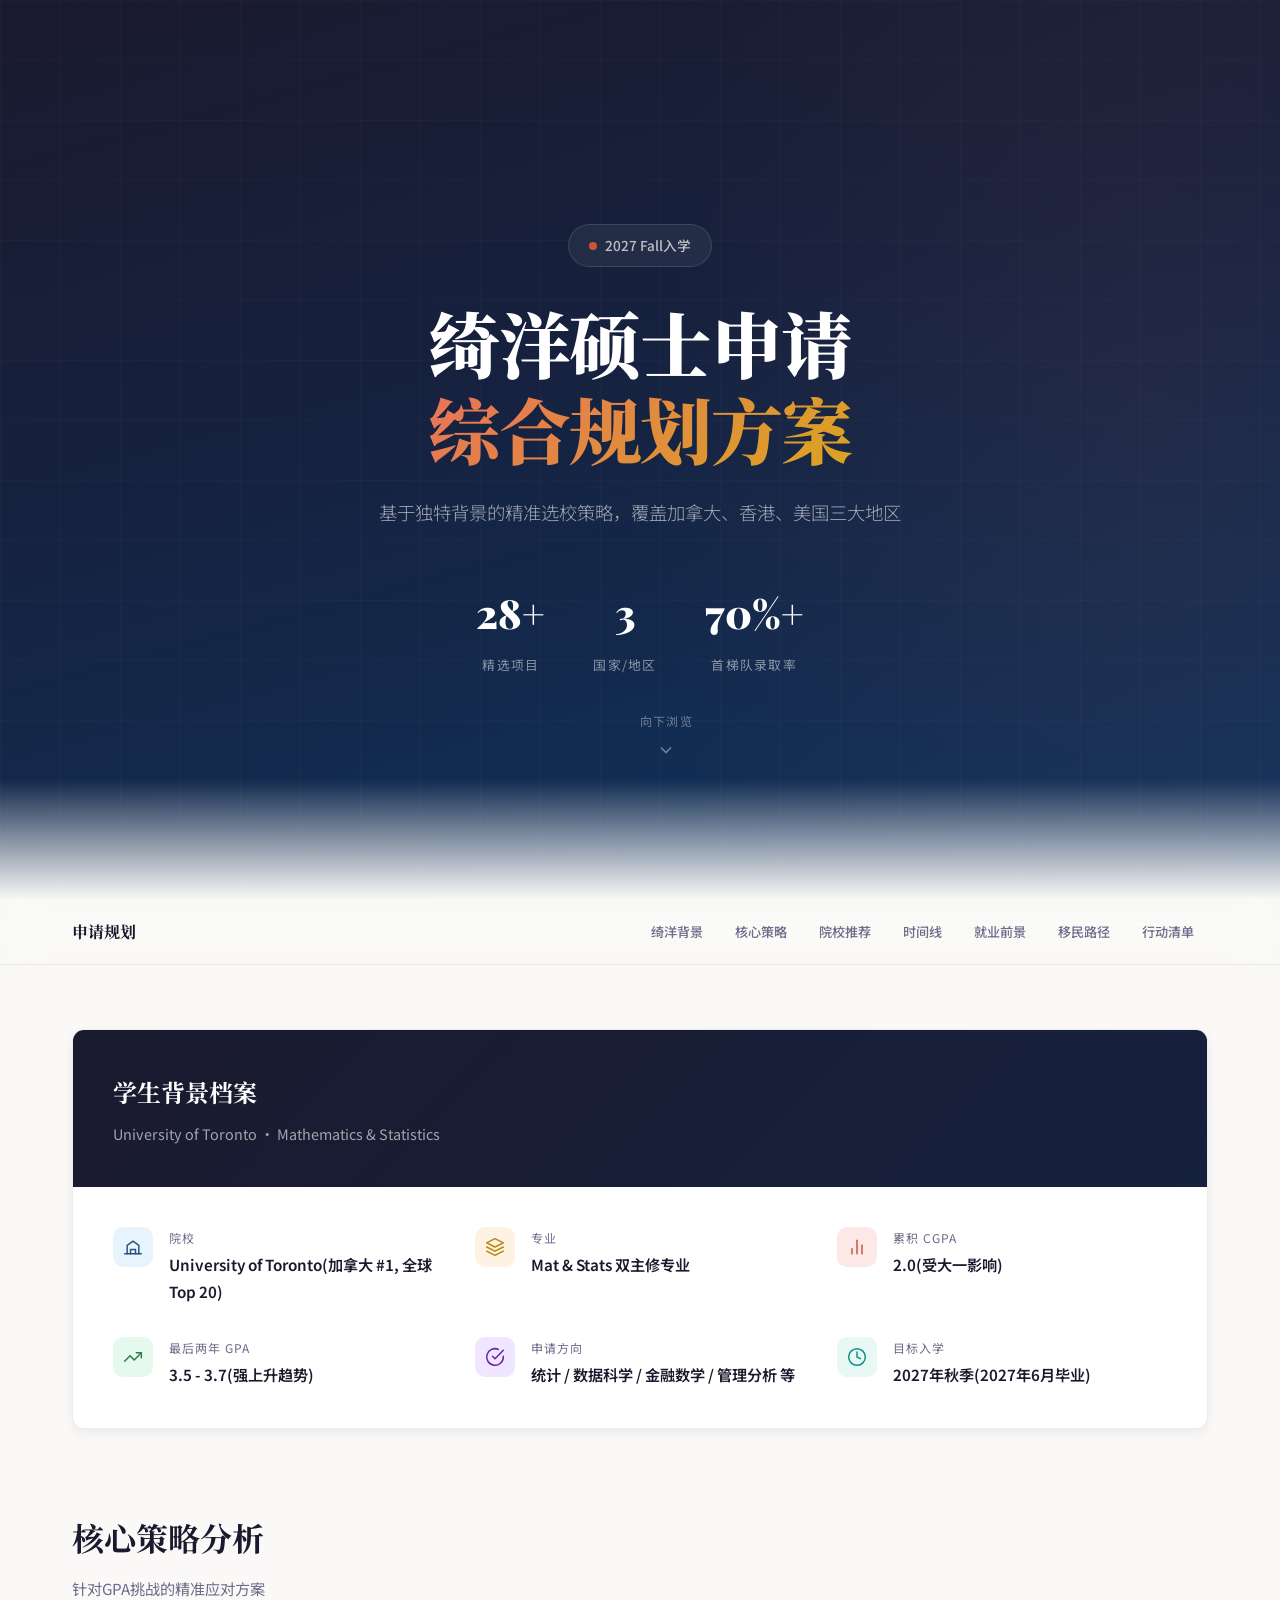
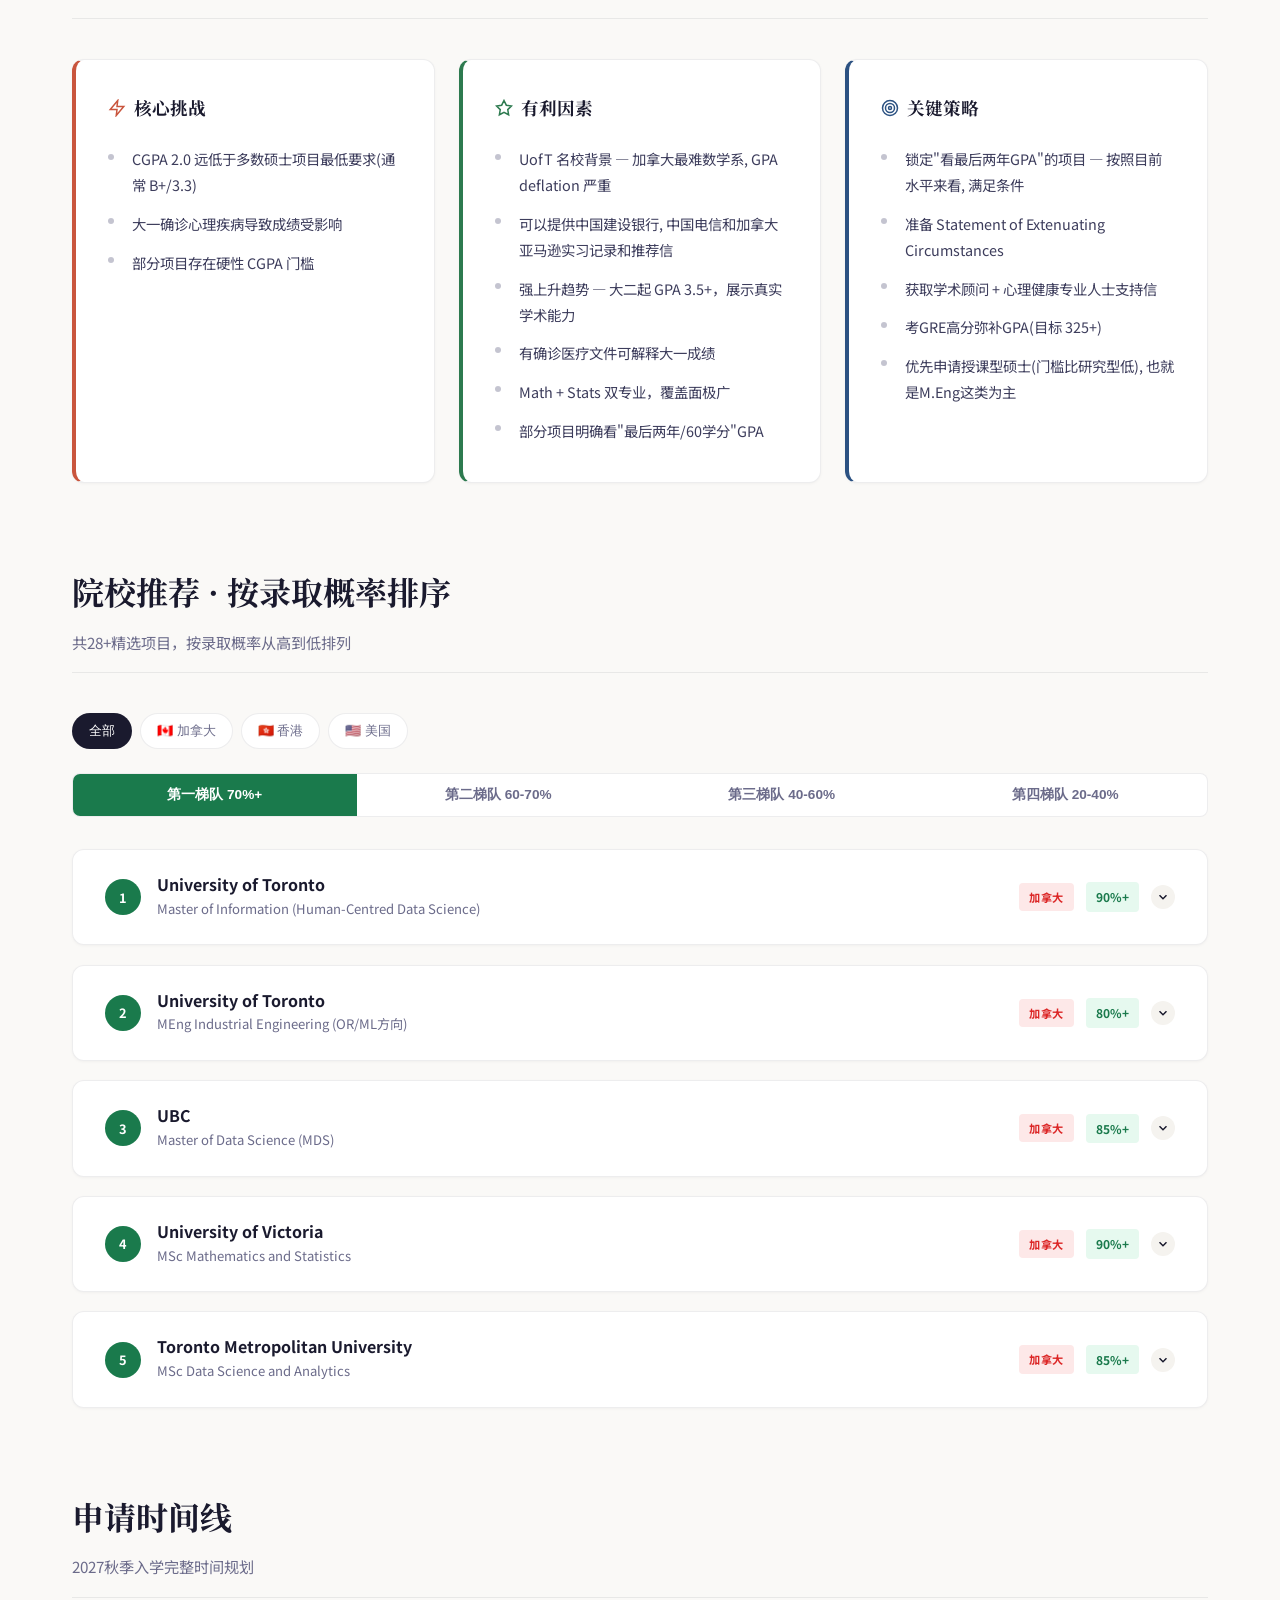
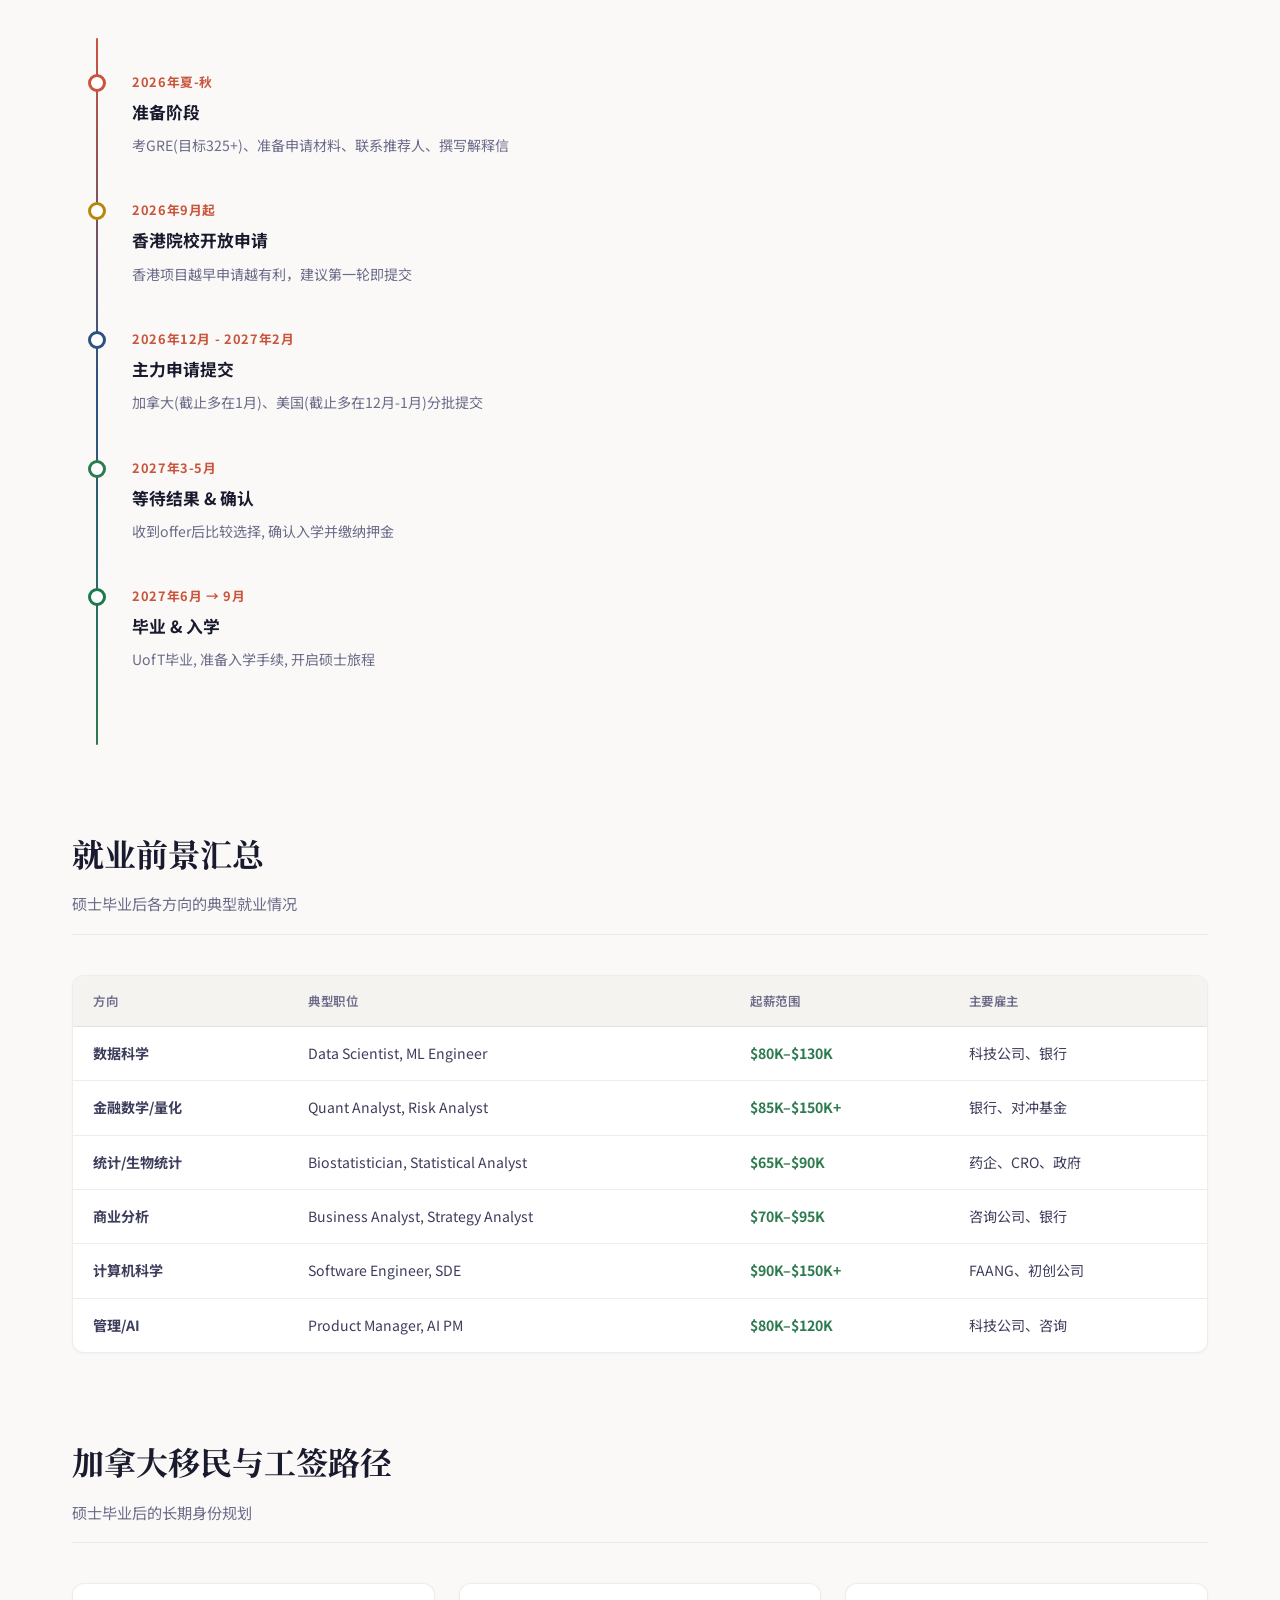
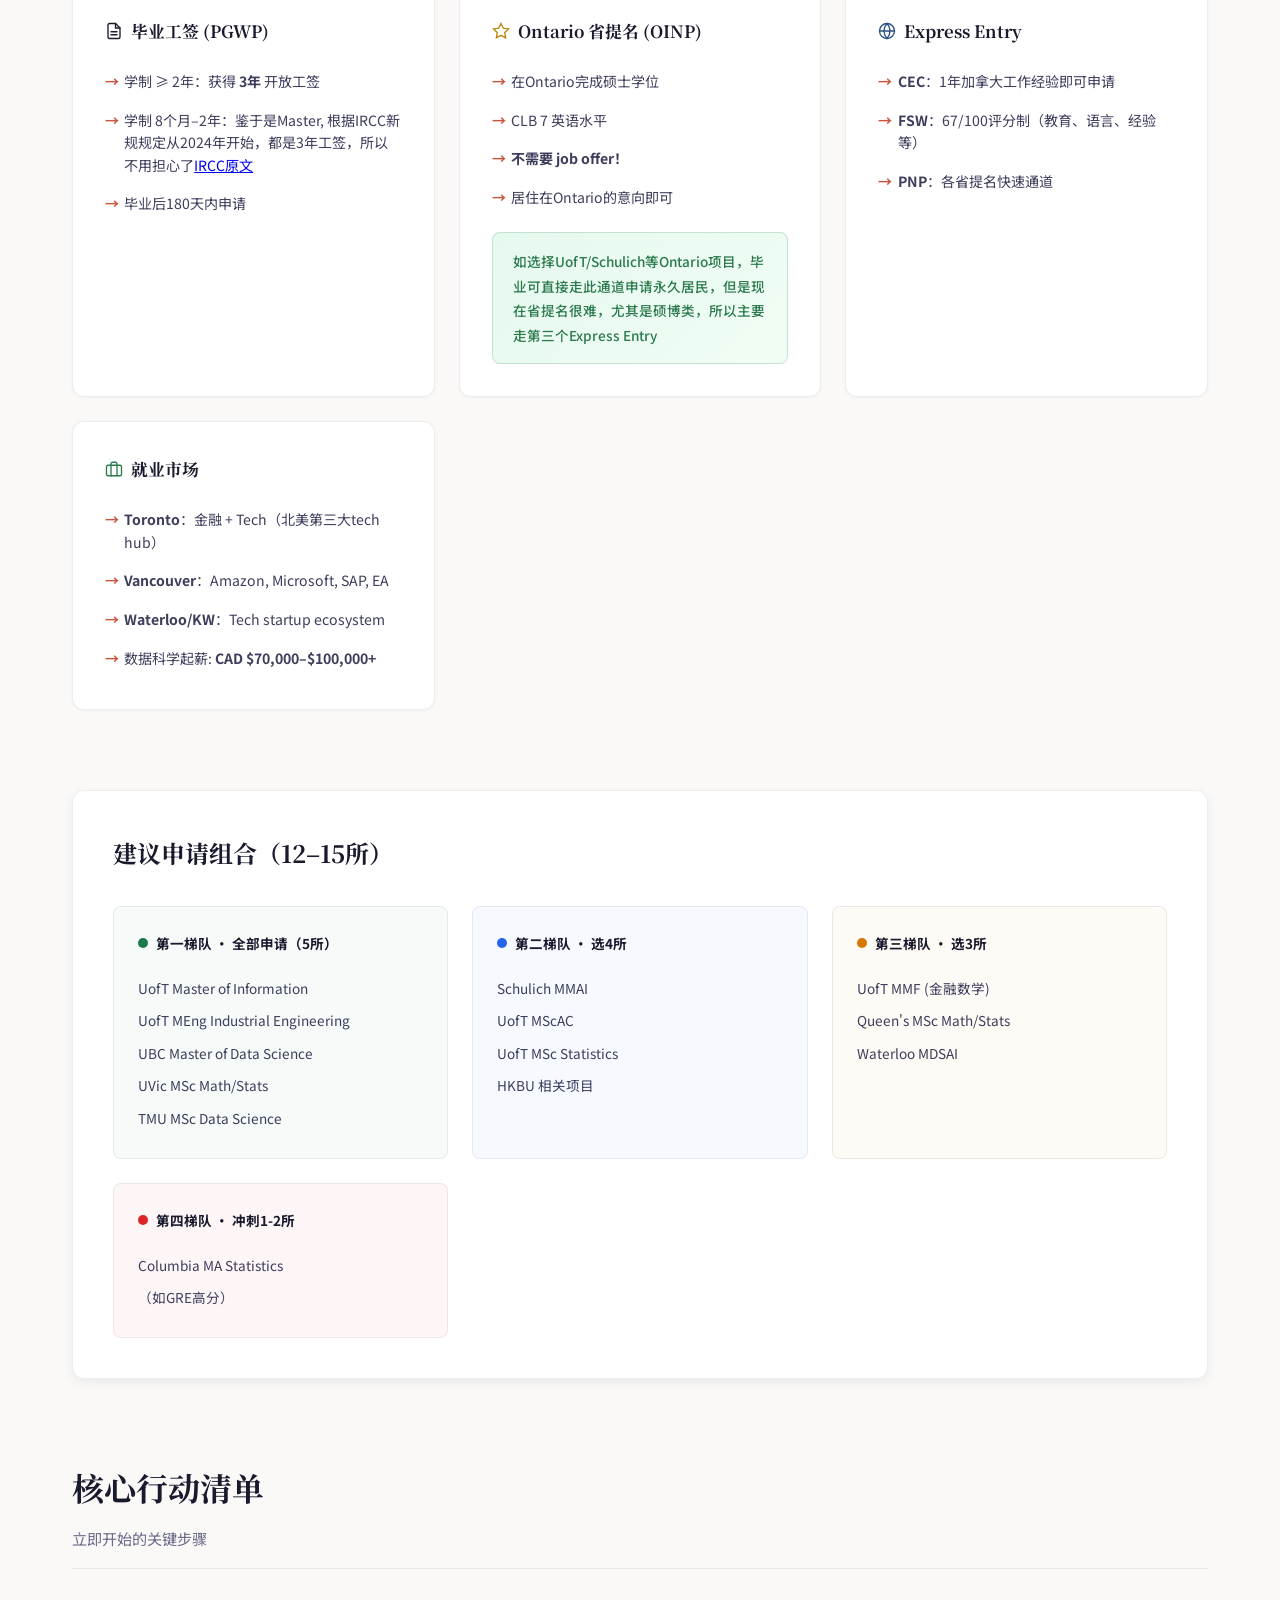
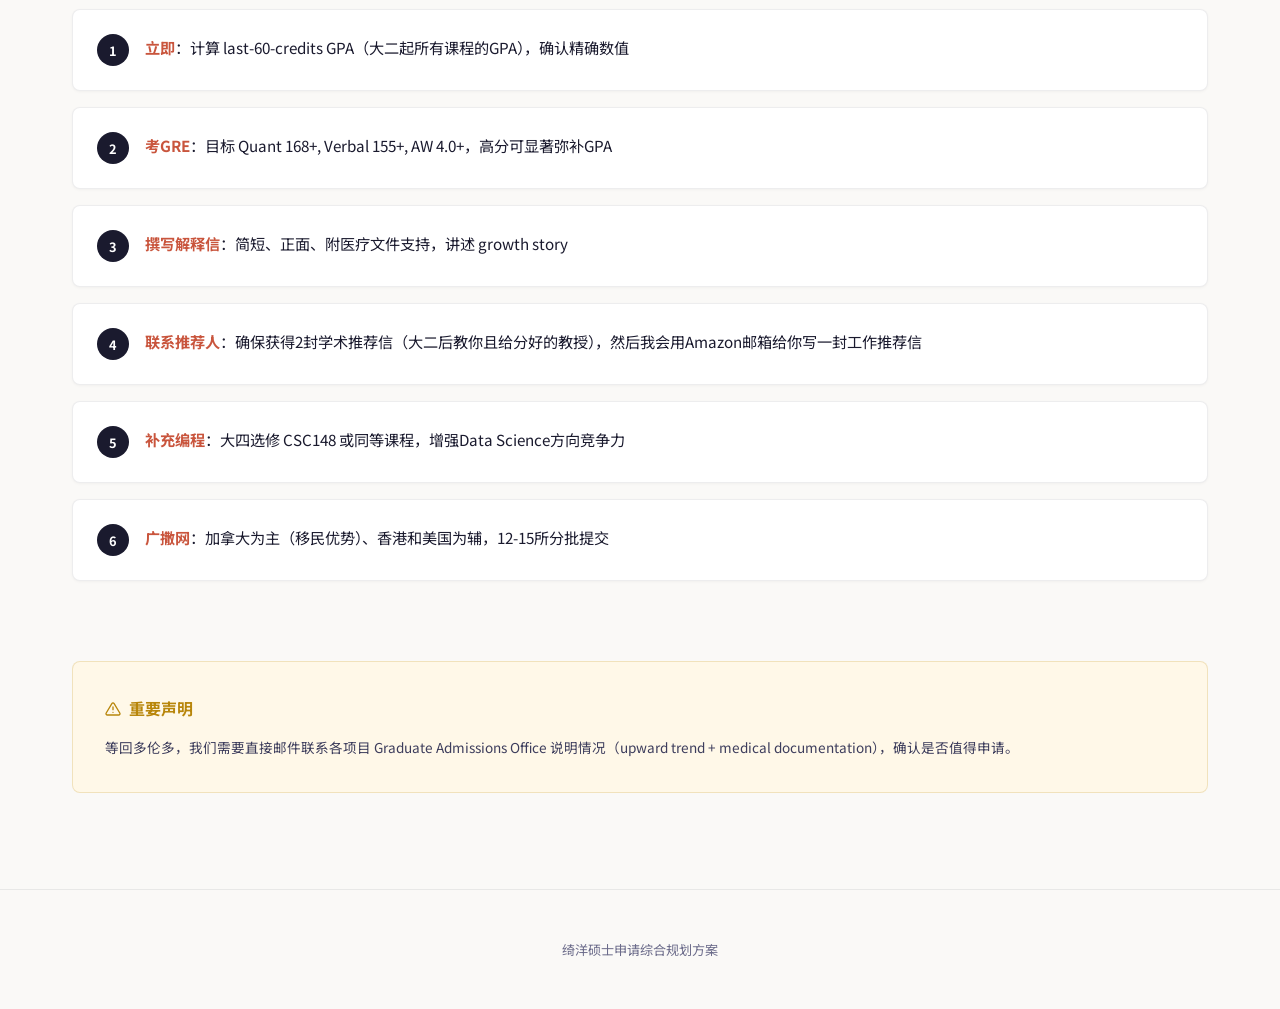
==== index.html @ 7f48e4e9 "Rename MasterApplication.html to index.html" ====
<!DOCTYPE html>
<html lang="zh-CN">
<head>
    <meta charset="UTF-8">
    <meta name="viewport" content="width=device-width, initial-scale=1.0">
    <title>绮洋硕士申请综合规划方案</title>
    <style>
        @import url('https://fonts.googleapis.com/css2?family=Noto+Serif+SC:wght@400;600;700;900&family=Noto+Sans+SC:wght@300;400;500;700&family=Playfair+Display:wght@700;900&family=DM+Sans:wght@400;500;700&display=swap');

        :root {
            --ink: #1a1a2e;
            --ink-light: #3d3d5c;
            --ink-muted: #6b6b8a;
            --paper: #faf9f7;
            --paper-warm: #f5f3ef;
            --accent: #c9553d;
            --accent-light: #e8725a;
            --accent-glow: rgba(201, 85, 61, 0.08);
            --gold: #b8860b;
            --gold-light: #daa520;
            --green: #2d7a4f;
            --green-light: #3d9e68;
            --blue: #2c5282;
            --blue-light: #3182ce;
            --tier1: #1a7a4c;
            --tier2: #2563eb;
            --tier3: #d97706;
            --tier4: #dc2626;
            --canada: #dc2626;
            --hk: #9333ea;
            --usa: #2563eb;
            --border: rgba(26, 26, 46, 0.08);
            --shadow-sm: 0 1px 3px rgba(0,0,0,0.04);
            --shadow-md: 0 4px 12px rgba(0,0,0,0.06);
            --shadow-lg: 0 8px 32px rgba(0,0,0,0.08);
            --radius: 12px;
            --radius-sm: 8px;
        }

        * {
            margin: 0;
            padding: 0;
            box-sizing: border-box;
        }

        html {
            scroll-behavior: smooth;
            font-size: 16px;
        }

        body {
            font-family: 'Noto Sans SC', -apple-system, BlinkMacSystemFont, sans-serif;
            background: var(--paper);
            color: var(--ink);
            line-height: 1.8;
            -webkit-font-smoothing: antialiased;
            overflow-x: hidden;
        }

        /* ===== HERO SECTION ===== */
        .hero {
            position: relative;
            min-height: 100vh;
            display: flex;
            align-items: center;
            justify-content: center;
            background: linear-gradient(165deg, #1a1a2e 0%, #16213e 40%, #0f3460 100%);
            overflow: hidden;
        }

        .hero::before {
            content: '';
            position: absolute;
            top: -50%;
            right: -30%;
            width: 80%;
            height: 200%;
            background: radial-gradient(ellipse, rgba(201, 85, 61, 0.08) 0%, transparent 70%);
            animation: heroGlow 8s ease-in-out infinite alternate;
        }

        .hero::after {
            content: '';
            position: absolute;
            bottom: 0;
            left: 0;
            right: 0;
            height: 120px;
            background: linear-gradient(to top, var(--paper), transparent);
        }

        @keyframes heroGlow {
            0% { transform: translateY(-5%) rotate(-2deg); opacity: 0.6; }
            100% { transform: translateY(5%) rotate(2deg); opacity: 1; }
        }

        .hero-grid {
            position: absolute;
            inset: 0;
            background-image:
                linear-gradient(rgba(255,255,255,0.02) 1px, transparent 1px),
                linear-gradient(90deg, rgba(255,255,255,0.02) 1px, transparent 1px);
            background-size: 60px 60px;
        }

        .hero-content {
            position: relative;
            z-index: 2;
            text-align: center;
            padding: 2rem;
            max-width: 800px;
        }

        .hero-badge {
            display: inline-flex;
            align-items: center;
            gap: 8px;
            padding: 8px 20px;
            background: rgba(255,255,255,0.06);
            border: 1px solid rgba(255,255,255,0.12);
            border-radius: 100px;
            color: rgba(255,255,255,0.7);
            font-size: 0.85rem;
            font-weight: 500;
            margin-bottom: 2rem;
            backdrop-filter: blur(10px);
            animation: fadeInUp 0.8s ease both;
        }

        .hero-badge::before {
            content: '';
            width: 8px;
            height: 8px;
            background: var(--accent);
            border-radius: 50%;
            animation: pulse 2s ease infinite;
        }

        @keyframes pulse {
            0%, 100% { opacity: 1; transform: scale(1); }
            50% { opacity: 0.5; transform: scale(1.5); }
        }

        .hero h1 {
            font-family: 'Noto Serif SC', serif;
            font-size: clamp(2.5rem, 6vw, 4.5rem);
            font-weight: 900;
            color: white;
            line-height: 1.2;
            margin-bottom: 1.5rem;
            letter-spacing: -0.02em;
            animation: fadeInUp 0.8s ease 0.2s both;
        }

        .hero h1 span {
            background: linear-gradient(135deg, var(--accent-light), var(--gold-light));
            -webkit-background-clip: text;
            -webkit-text-fill-color: transparent;
            background-clip: text;
        }

        .hero-subtitle {
            font-size: 1.15rem;
            color: rgba(255,255,255,0.6);
            font-weight: 300;
            max-width: 600px;
            margin: 0 auto 3rem;
            animation: fadeInUp 0.8s ease 0.4s both;
        }

        .hero-stats {
            display: flex;
            justify-content: center;
            gap: 3rem;
            flex-wrap: wrap;
            animation: fadeInUp 0.8s ease 0.6s both;
        }

        .hero-stat {
            text-align: center;
        }

        .hero-stat-value {
            font-family: 'Playfair Display', serif;
            font-size: 2.5rem;
            font-weight: 900;
            color: white;
        }

        .hero-stat-label {
            font-size: 0.8rem;
            color: rgba(255,255,255,0.5);
            text-transform: uppercase;
            letter-spacing: 0.1em;
            margin-top: 4px;
        }

        .scroll-indicator {
            position: absolute;
            bottom: 140px;
            left: 50%;
            transform: translateX(-50%);
            z-index: 2;
            animation: fadeInUp 0.8s ease 1s both;
        }

        .scroll-indicator a {
            display: flex;
            flex-direction: column;
            align-items: center;
            gap: 8px;
            text-decoration: none;
            color: rgba(255,255,255,0.4);
            font-size: 0.75rem;
            letter-spacing: 0.1em;
            text-transform: uppercase;
        }

        .scroll-indicator svg {
            animation: bounce 2s ease infinite;
        }

        @keyframes bounce {
            0%, 100% { transform: translateY(0); }
            50% { transform: translateY(8px); }
        }

        @keyframes fadeInUp {
            from { opacity: 0; transform: translateY(20px); }
            to { opacity: 1; transform: translateY(0); }
        }

        /* ===== NAVIGATION ===== */
        .nav {
            position: sticky;
            top: 0;
            z-index: 100;
            background: rgba(250, 249, 247, 0.85);
            backdrop-filter: blur(20px) saturate(180%);
            border-bottom: 1px solid var(--border);
            transition: all 0.3s ease;
        }

        .nav-inner {
            max-width: 1200px;
            margin: 0 auto;
            padding: 0 2rem;
            display: flex;
            align-items: center;
            height: 64px;
            gap: 1rem;
            overflow-x: auto;
            scrollbar-width: none;
        }

        .nav-inner::-webkit-scrollbar { display: none; }

        .nav-brand {
            font-family: 'Noto Serif SC', serif;
            font-weight: 700;
            font-size: 1rem;
            white-space: nowrap;
            color: var(--ink);
            flex-shrink: 0;
        }

        .nav-links {
            display: flex;
            gap: 4px;
            flex-shrink: 0;
            margin-left: auto;
        }

        .nav-link {
            padding: 6px 14px;
            font-size: 0.82rem;
            font-weight: 500;
            color: var(--ink-muted);
            text-decoration: none;
            border-radius: 6px;
            white-space: nowrap;
            transition: all 0.2s ease;
        }

        .nav-link:hover, .nav-link.active {
            background: var(--accent-glow);
            color: var(--accent);
        }

        /* ===== MAIN CONTENT ===== */
        .main {
            max-width: 1200px;
            margin: 0 auto;
            padding: 4rem 2rem;
        }

        /* ===== STUDENT PROFILE CARD ===== */
        .profile-section {
            margin-bottom: 5rem;
        }

        .profile-card {
            background: white;
            border-radius: var(--radius);
            border: 1px solid var(--border);
            box-shadow: var(--shadow-md);
            overflow: hidden;
        }

        .profile-header {
            background: linear-gradient(135deg, #1a1a2e, #16213e);
            padding: 2.5rem;
            color: white;
        }

        .profile-header h2 {
            font-family: 'Noto Serif SC', serif;
            font-size: 1.5rem;
            margin-bottom: 0.5rem;
        }

        .profile-header p {
            color: rgba(255,255,255,0.6);
            font-size: 0.9rem;
        }

        .profile-body {
            padding: 2.5rem;
            display: grid;
            grid-template-columns: repeat(auto-fit, minmax(280px, 1fr));
            gap: 2rem;
        }

        .profile-item {
            display: flex;
            align-items: flex-start;
            gap: 1rem;
        }

        .profile-icon {
            width: 40px;
            height: 40px;
            border-radius: 10px;
            display: flex;
            align-items: center;
            justify-content: center;
            flex-shrink: 0;
        }

        .profile-icon svg {
            width: 20px;
            height: 20px;
        }

        .profile-icon.school { background: #e8f4fd; color: #2c5282; }
        .profile-icon.major { background: #fef3e2; color: #b8860b; }
        .profile-icon.gpa { background: #fde8e8; color: #c9553d; }
        .profile-icon.trend { background: #e6f9ef; color: #2d7a4f; }
        .profile-icon.target { background: #f0e6ff; color: #6b21a8; }
        .profile-icon.grad { background: #e8f8f5; color: #0d9488; }

        .profile-item-label {
            font-size: 0.75rem;
            text-transform: uppercase;
            letter-spacing: 0.08em;
            color: var(--ink-muted);
            margin-bottom: 2px;
        }

        .profile-item-value {
            font-weight: 600;
            font-size: 0.95rem;
            color: var(--ink);
        }

        /* ===== STRATEGY BOX ===== */
        .strategy-section {
            margin-bottom: 5rem;
        }

        .strategy-grid {
            display: grid;
            grid-template-columns: repeat(auto-fit, minmax(300px, 1fr));
            gap: 1.5rem;
        }

        .strategy-card {
            background: white;
            border: 1px solid var(--border);
            border-radius: var(--radius);
            padding: 2rem;
            box-shadow: var(--shadow-sm);
            transition: all 0.3s ease;
        }

        .strategy-card:hover {
            box-shadow: var(--shadow-md);
            transform: translateY(-2px);
        }

        .strategy-card.challenge {
            border-left: 4px solid var(--accent);
        }

        .strategy-card.advantage {
            border-left: 4px solid var(--green);
        }

        .strategy-card.action {
            border-left: 4px solid var(--blue);
        }

        .strategy-card h3 {
            font-family: 'Noto Serif SC', serif;
            font-size: 1.1rem;
            margin-bottom: 1rem;
            display: flex;
            align-items: center;
            gap: 0.5rem;
        }

        .strategy-card ul {
            list-style: none;
            padding: 0;
        }

        .strategy-card li {
            padding: 0.4rem 0;
            padding-left: 1.5rem;
            position: relative;
            font-size: 0.9rem;
            color: var(--ink-light);
        }

        .strategy-card li::before {
            content: '';
            position: absolute;
            left: 0;
            top: 0.85rem;
            width: 6px;
            height: 6px;
            border-radius: 50%;
            background: var(--ink-muted);
            opacity: 0.4;
        }

        /* ===== SECTION HEADERS ===== */
        .section-header {
            margin-bottom: 2.5rem;
            padding-bottom: 1rem;
            border-bottom: 1px solid var(--border);
        }

        .section-header h2 {
            font-family: 'Noto Serif SC', serif;
            font-size: 2rem;
            font-weight: 700;
            color: var(--ink);
            margin-bottom: 0.5rem;
        }

        .section-header p {
            color: var(--ink-muted);
            font-size: 0.95rem;
        }

        /* ===== TIER TABS ===== */
        .tier-tabs {
            display: flex;
            gap: 0;
            margin-bottom: 2rem;
            border-radius: var(--radius-sm);
            overflow: hidden;
            border: 1px solid var(--border);
            background: white;
        }

        .tier-tab {
            flex: 1;
            padding: 12px 16px;
            font-size: 0.85rem;
            font-weight: 600;
            text-align: center;
            cursor: pointer;
            transition: all 0.2s ease;
            border: none;
            background: transparent;
            color: var(--ink-muted);
            white-space: nowrap;
        }

        .tier-tab:hover {
            background: var(--paper-warm);
        }

        .tier-tab.active {
            color: white;
        }

        .tier-tab.active[data-tier="1"] { background: var(--tier1); }
        .tier-tab.active[data-tier="2"] { background: var(--tier2); }
        .tier-tab.active[data-tier="3"] { background: var(--tier3); }
        .tier-tab.active[data-tier="4"] { background: var(--tier4); }

        /* ===== SCHOOL CARDS ===== */
        .schools-grid {
            display: grid;
            gap: 1.2rem;
        }

        .school-card {
            background: white;
            border: 1px solid var(--border);
            border-radius: var(--radius);
            overflow: hidden;
            box-shadow: var(--shadow-sm);
            transition: all 0.3s ease;
            animation: cardIn 0.4s ease both;
        }

        .school-card:hover {
            box-shadow: var(--shadow-md);
            border-color: rgba(26, 26, 46, 0.15);
        }

        @keyframes cardIn {
            from { opacity: 0; transform: translateY(10px); }
            to { opacity: 1; transform: translateY(0); }
        }

        .school-card-header {
            padding: 1.5rem 2rem;
            display: flex;
            align-items: center;
            justify-content: space-between;
            cursor: pointer;
            gap: 1rem;
        }

        .school-card-left {
            display: flex;
            align-items: center;
            gap: 1rem;
            min-width: 0;
        }

        .school-rank {
            width: 36px;
            height: 36px;
            border-radius: 50%;
            display: flex;
            align-items: center;
            justify-content: center;
            font-size: 0.8rem;
            font-weight: 700;
            color: white;
            flex-shrink: 0;
        }

        .school-rank.tier1 { background: var(--tier1); }
        .school-rank.tier2 { background: var(--tier2); }
        .school-rank.tier3 { background: var(--tier3); }
        .school-rank.tier4 { background: var(--tier4); }

        .school-name {
            font-weight: 700;
            font-size: 1rem;
            color: var(--ink);
            line-height: 1.3;
        }

        .school-program {
            font-size: 0.82rem;
            color: var(--ink-muted);
            margin-top: 2px;
        }

        .school-card-right {
            display: flex;
            align-items: center;
            gap: 0.75rem;
            flex-shrink: 0;
        }

        .school-region {
            padding: 4px 10px;
            border-radius: 4px;
            font-size: 0.7rem;
            font-weight: 700;
            text-transform: uppercase;
            letter-spacing: 0.05em;
        }

        .school-region.canada { background: #fde8e8; color: var(--canada); }
        .school-region.hk { background: #f3e8ff; color: var(--hk); }
        .school-region.usa { background: #dbeafe; color: var(--usa); }

        .school-probability {
            padding: 4px 10px;
            border-radius: 4px;
            font-size: 0.75rem;
            font-weight: 700;
            background: #e6f9ef;
            color: var(--tier1);
        }

        .expand-icon {
            width: 24px;
            height: 24px;
            border-radius: 50%;
            background: var(--paper-warm);
            display: flex;
            align-items: center;
            justify-content: center;
            transition: transform 0.3s ease;
            flex-shrink: 0;
        }

        .school-card.expanded .expand-icon {
            transform: rotate(180deg);
        }

        .school-card-body {
            max-height: 0;
            overflow: hidden;
            transition: max-height 0.4s ease;
        }

        .school-card.expanded .school-card-body {
            max-height: 800px;
        }

        .school-card-content {
            padding: 0 2rem 2rem;
            border-top: 1px solid var(--border);
            padding-top: 1.5rem;
        }

        .school-details {
            display: grid;
            grid-template-columns: repeat(auto-fit, minmax(200px, 1fr));
            gap: 1rem;
            margin-bottom: 1rem;
        }

        .school-detail {
            font-size: 0.85rem;
        }

        .school-detail-label {
            color: var(--ink-muted);
            font-size: 0.75rem;
            text-transform: uppercase;
            letter-spacing: 0.05em;
            margin-bottom: 2px;
        }

        .school-detail-value {
            color: var(--ink);
            font-weight: 500;
        }

        .school-reason {
            background: var(--accent-glow);
            border-radius: var(--radius-sm);
            padding: 1rem 1.25rem;
            font-size: 0.88rem;
            color: var(--ink-light);
            margin-top: 1rem;
            border-left: 3px solid var(--accent);
        }

        .school-link {
            display: inline-flex;
            align-items: center;
            gap: 6px;
            margin-top: 1rem;
            padding: 8px 16px;
            background: var(--ink);
            color: white;
            text-decoration: none;
            border-radius: 6px;
            font-size: 0.82rem;
            font-weight: 500;
            transition: all 0.2s ease;
        }

        .school-link:hover {
            background: var(--accent);
        }

        /* ===== TIMELINE ===== */
        .timeline-section {
            margin: 5rem 0;
        }

        .timeline {
            position: relative;
            padding: 2rem 0;
        }

        .timeline::before {
            content: '';
            position: absolute;
            left: 24px;
            top: 0;
            bottom: 0;
            width: 2px;
            background: linear-gradient(to bottom, var(--accent), var(--blue), var(--green));
            border-radius: 2px;
        }

        .timeline-item {
            position: relative;
            padding-left: 60px;
            margin-bottom: 2.5rem;
        }

        .timeline-dot {
            position: absolute;
            left: 16px;
            top: 4px;
            width: 18px;
            height: 18px;
            border-radius: 50%;
            background: white;
            border: 3px solid var(--accent);
            z-index: 1;
        }

        .timeline-item:nth-child(2) .timeline-dot { border-color: var(--gold); }
        .timeline-item:nth-child(3) .timeline-dot { border-color: var(--blue); }
        .timeline-item:nth-child(4) .timeline-dot { border-color: var(--green); }
        .timeline-item:nth-child(5) .timeline-dot { border-color: var(--tier1); }

        .timeline-date {
            font-size: 0.8rem;
            font-weight: 700;
            color: var(--accent);
            text-transform: uppercase;
            letter-spacing: 0.05em;
            margin-bottom: 4px;
        }

        .timeline-title {
            font-weight: 700;
            font-size: 1.05rem;
            margin-bottom: 6px;
        }

        .timeline-desc {
            font-size: 0.88rem;
            color: var(--ink-muted);
        }

        /* ===== CAREER TABLE ===== */
        .career-section {
            margin: 5rem 0;
        }

        .career-table-wrap {
            background: white;
            border: 1px solid var(--border);
            border-radius: var(--radius);
            overflow: hidden;
            box-shadow: var(--shadow-sm);
        }

        .career-table {
            width: 100%;
            border-collapse: collapse;
            font-size: 0.88rem;
        }

        .career-table thead {
            background: var(--paper-warm);
        }

        .career-table th {
            padding: 14px 20px;
            text-align: left;
            font-weight: 600;
            font-size: 0.78rem;
            text-transform: uppercase;
            letter-spacing: 0.05em;
            color: var(--ink-muted);
            border-bottom: 1px solid var(--border);
        }

        .career-table td {
            padding: 14px 20px;
            border-bottom: 1px solid var(--border);
            color: var(--ink-light);
        }

        .career-table tr:last-child td {
            border-bottom: none;
        }

        .career-table tr:hover td {
            background: var(--accent-glow);
        }

        .salary-range {
            font-weight: 700;
            color: var(--green);
        }

        /* ===== IMMIGRATION SECTION ===== */
        .immigration-section {
            margin: 5rem 0;
        }

        .immigration-grid {
            display: grid;
            grid-template-columns: repeat(auto-fit, minmax(300px, 1fr));
            gap: 1.5rem;
        }

        .immigration-card {
            background: white;
            border: 1px solid var(--border);
            border-radius: var(--radius);
            padding: 2rem;
            box-shadow: var(--shadow-sm);
        }

        .immigration-card h3 {
            font-family: 'Noto Serif SC', serif;
            font-size: 1.05rem;
            margin-bottom: 1rem;
            display: flex;
            align-items: center;
            gap: 0.5rem;
        }

        .immigration-card ul {
            list-style: none;
            padding: 0;
        }

        .immigration-card li {
            padding: 0.5rem 0;
            padding-left: 1.2rem;
            position: relative;
            font-size: 0.88rem;
            color: var(--ink-light);
            line-height: 1.6;
        }

        .immigration-card li::before {
            content: '→';
            position: absolute;
            left: 0;
            color: var(--accent);
            font-weight: 700;
        }

        .highlight-box {
            background: linear-gradient(135deg, #e6f9ef, #f0fdf4);
            border: 1px solid rgba(45, 122, 79, 0.2);
            border-radius: var(--radius-sm);
            padding: 1rem 1.25rem;
            margin-top: 1rem;
            font-size: 0.85rem;
            color: var(--green);
            font-weight: 500;
        }

        /* ===== ACTION ITEMS ===== */
        .actions-section {
            margin: 5rem 0;
        }

        .action-list {
            display: grid;
            gap: 1rem;
        }

        .action-item {
            display: flex;
            align-items: flex-start;
            gap: 1rem;
            padding: 1.5rem;
            background: white;
            border: 1px solid var(--border);
            border-radius: var(--radius-sm);
            box-shadow: var(--shadow-sm);
            transition: all 0.2s ease;
        }

        .action-item:hover {
            box-shadow: var(--shadow-md);
        }

        .action-number {
            width: 32px;
            height: 32px;
            border-radius: 50%;
            background: var(--ink);
            color: white;
            display: flex;
            align-items: center;
            justify-content: center;
            font-size: 0.8rem;
            font-weight: 700;
            flex-shrink: 0;
        }

        .action-text {
            font-size: 0.95rem;
            color: var(--ink);
        }

        .action-text strong {
            color: var(--accent);
        }

        /* ===== RECOMMENDED COMBO ===== */
        .combo-section {
            margin: 5rem 0;
            background: white;
            border: 1px solid var(--border);
            border-radius: var(--radius);
            padding: 2.5rem;
            box-shadow: var(--shadow-md);
        }

        .combo-section h2 {
            font-family: 'Noto Serif SC', serif;
            font-size: 1.5rem;
            margin-bottom: 2rem;
        }

        .combo-grid {
            display: grid;
            grid-template-columns: repeat(auto-fit, minmax(250px, 1fr));
            gap: 1.5rem;
        }

        .combo-tier {
            padding: 1.5rem;
            border-radius: var(--radius-sm);
            border: 1px solid var(--border);
        }

        .combo-tier h4 {
            font-size: 0.85rem;
            font-weight: 700;
            margin-bottom: 1rem;
            display: flex;
            align-items: center;
            gap: 0.5rem;
        }

        .combo-tier h4 .dot {
            width: 10px;
            height: 10px;
            border-radius: 50%;
        }

        .combo-tier ul {
            list-style: none;
            padding: 0;
        }

        .combo-tier li {
            padding: 4px 0;
            font-size: 0.85rem;
            color: var(--ink-light);
        }

        /* ===== DISCLAIMER ===== */
        .disclaimer {
            margin: 4rem 0 2rem;
            padding: 2rem;
            background: #fff8e8;
            border: 1px solid rgba(184, 134, 11, 0.2);
            border-radius: var(--radius-sm);
            font-size: 0.85rem;
            color: var(--ink-light);
            line-height: 1.8;
        }

        .disclaimer h3 {
            color: var(--gold);
            font-size: 1rem;
            margin-bottom: 0.75rem;
            display: flex;
            align-items: center;
            gap: 0.5rem;
        }

        /* ===== FOOTER ===== */
        .footer {
            text-align: center;
            padding: 3rem 2rem;
            border-top: 1px solid var(--border);
            color: var(--ink-muted);
            font-size: 0.82rem;
        }

        /* ===== FILTER REGION BUTTONS ===== */
        .region-filters {
            display: flex;
            gap: 8px;
            margin-bottom: 1.5rem;
            flex-wrap: wrap;
        }

        .region-btn {
            padding: 8px 16px;
            border: 1px solid var(--border);
            border-radius: 100px;
            font-size: 0.82rem;
            font-weight: 500;
            cursor: pointer;
            background: white;
            color: var(--ink-muted);
            transition: all 0.2s ease;
        }

        .region-btn:hover {
            border-color: var(--ink-muted);
        }

        .region-btn.active {
            border-color: transparent;
            color: white;
        }

        .region-btn.active[data-region="all"] { background: var(--ink); }
        .region-btn.active[data-region="canada"] { background: var(--canada); }
        .region-btn.active[data-region="hk"] { background: var(--hk); }
        .region-btn.active[data-region="usa"] { background: var(--usa); }

        /* ===== RESPONSIVE ===== */
        @media (max-width: 768px) {
            .main { padding: 2rem 1rem; }
            .hero-stats { gap: 2rem; }
            .profile-body { padding: 1.5rem; }
            .school-card-header { padding: 1.2rem 1.5rem; }
            .school-card-content { padding: 0 1.5rem 1.5rem; }
            .school-details { grid-template-columns: 1fr; }
            .nav-inner { padding: 0 1rem; }
            .combo-section { padding: 1.5rem; }
            .timeline::before { left: 16px; }
            .timeline-item { padding-left: 48px; }
            .timeline-dot { left: 8px; }
        }

        /* ===== PRINT STYLES ===== */
        @media print {
            .hero { min-height: auto; padding: 3rem; }
            .nav { display: none; }
            .school-card-body { max-height: none !important; }
            .school-card .expand-icon { display: none; }
        }
    </style>
</head>
<body>

<!-- HERO -->
<section class="hero">
    <div class="hero-grid"></div>
    <div class="hero-content">
        <div class="hero-badge">2027 Fall入学</div>
        <h1>绮洋硕士申请<br><span>综合规划方案</span></h1>
        <p class="hero-subtitle">基于独特背景的精准选校策略，覆盖加拿大、香港、美国三大地区</p>
        <div class="hero-stats">
            <div class="hero-stat">
                <div class="hero-stat-value">28+</div>
                <div class="hero-stat-label">精选项目</div>
            </div>
            <div class="hero-stat">
                <div class="hero-stat-value">3</div>
                <div class="hero-stat-label">国家/地区</div>
            </div>
            <div class="hero-stat">
                <div class="hero-stat-value">70%+</div>
                <div class="hero-stat-label">首梯队录取率</div>
            </div>
        </div>
    </div>
    <div class="scroll-indicator">
        <a href="#content">
            <span>向下浏览</span>
            <svg width="20" height="20" viewBox="0 0 24 24" fill="none" stroke="currentColor" stroke-width="2">
                <polyline points="6 9 12 15 18 9"></polyline>
            </svg>
        </a>
    </div>
</section>

<!-- NAV -->
<nav class="nav" id="nav">
    <div class="nav-inner">
        <div class="nav-brand">申请规划</div>
        <div class="nav-links">
            <a href="#profile" class="nav-link">绮洋背景</a>
            <a href="#strategy" class="nav-link">核心策略</a>
            <a href="#schools" class="nav-link">院校推荐</a>
            <a href="#timeline" class="nav-link">时间线</a>
            <a href="#career" class="nav-link">就业前景</a>
            <a href="#immigration" class="nav-link">移民路径</a>
            <a href="#actions" class="nav-link">行动清单</a>
        </div>
    </div>
</nav>

<!-- MAIN -->
<main class="main" id="content">

    <!-- STUDENT PROFILE -->
    <section class="profile-section" id="profile">
        <div class="profile-card">
            <div class="profile-header">
                <h2>学生背景档案</h2>
                <p>University of Toronto · Mathematics & Statistics</p>
            </div>
            <div class="profile-body">
                <div class="profile-item">
                    <div class="profile-icon school">
                        <svg viewBox="0 0 24 24" fill="none" stroke="currentColor" stroke-width="1.8" stroke-linecap="round" stroke-linejoin="round"><path d="M2 20h20"/><path d="M5 20V10l7-5 7 5v10"/><path d="M9 20v-5h6v5"/></svg>
                    </div>
                    <div>
                        <div class="profile-item-label">院校</div>
                        <div class="profile-item-value">University of Toronto(加拿大 #1, 全球 Top 20)</div>
                    </div>
                </div>
                <div class="profile-item">
                    <div class="profile-icon major">
                        <svg viewBox="0 0 24 24" fill="none" stroke="currentColor" stroke-width="1.8" stroke-linecap="round" stroke-linejoin="round"><path d="M12 2L2 7l10 5 10-5-10-5z"/><path d="M2 17l10 5 10-5"/><path d="M2 12l10 5 10-5"/></svg>
                    </div>
                    <div>
                        <div class="profile-item-label">专业</div>
                        <div class="profile-item-value">Mat & Stats 双主修专业</div>
                    </div>
                </div>
                <div class="profile-item">
                    <div class="profile-icon gpa">
                        <svg viewBox="0 0 24 24" fill="none" stroke="currentColor" stroke-width="1.8" stroke-linecap="round" stroke-linejoin="round"><line x1="18" y1="20" x2="18" y2="10"/><line x1="12" y1="20" x2="12" y2="4"/><line x1="6" y1="20" x2="6" y2="14"/></svg>
                    </div>
                    <div>
                        <div class="profile-item-label">累积 CGPA</div>
                        <div class="profile-item-value">2.0(受大一影响)</div>
                    </div>
                </div>
                <div class="profile-item">
                    <div class="profile-icon trend">
                        <svg viewBox="0 0 24 24" fill="none" stroke="currentColor" stroke-width="1.8" stroke-linecap="round" stroke-linejoin="round"><polyline points="22 7 13.5 15.5 8.5 10.5 2 17"/><polyline points="16 7 22 7 22 13"/></svg>
                    </div>
                    <div>
                        <div class="profile-item-label">最后两年 GPA</div>
                        <div class="profile-item-value">3.5 - 3.7(强上升趋势)</div>
                    </div>
                </div>
                <div class="profile-item">
                    <div class="profile-icon target">
                        <svg viewBox="0 0 24 24" fill="none" stroke="currentColor" stroke-width="1.8" stroke-linecap="round" stroke-linejoin="round"><path d="M22 11.08V12a10 10 0 1 1-5.93-9.14"/><polyline points="22 4 12 14.01 9 11.01"/></svg>
                    </div>
                    <div>
                        <div class="profile-item-label">申请方向</div>
                        <div class="profile-item-value">统计 / 数据科学 / 金融数学 / 管理分析 等</div>
                    </div>
                </div>
                <div class="profile-item">
                    <div class="profile-icon grad">
                        <svg viewBox="0 0 24 24" fill="none" stroke="currentColor" stroke-width="1.8" stroke-linecap="round" stroke-linejoin="round"><circle cx="12" cy="12" r="10"/><polyline points="12 6 12 12 16 14"/></svg>
                    </div>
                    <div>
                        <div class="profile-item-label">目标入学</div>
                        <div class="profile-item-value">2027年秋季(2027年6月毕业)</div>
                    </div>
                </div>
            </div>
        </div>
    </section>

    <!-- STRATEGY -->
    <section class="strategy-section" id="strategy">
        <div class="section-header">
            <h2>核心策略分析</h2>
            <p>针对GPA挑战的精准应对方案</p>
        </div>
        <div class="strategy-grid">
            <div class="strategy-card challenge">
                <h3><svg width="18" height="18" viewBox="0 0 24 24" fill="none" stroke="var(--accent)" stroke-width="2" stroke-linecap="round"><path d="M13 2L3 14h9l-1 8 10-12h-9l1-8z"/></svg> 核心挑战</h3>
                <ul>
                    <li>CGPA 2.0 远低于多数硕士项目最低要求(通常 B+/3.3)</li>
                    <li>大一确诊心理疾病导致成绩受影响</li>
                    <li>部分项目存在硬性 CGPA 门槛</li>
                </ul>
            </div>
            <div class="strategy-card advantage">
                <h3><svg width="18" height="18" viewBox="0 0 24 24" fill="none" stroke="var(--green)" stroke-width="2" stroke-linecap="round"><path d="M12 2l3.09 6.26L22 9.27l-5 4.87 1.18 6.88L12 17.77l-6.18 3.25L7 14.14 2 9.27l6.91-1.01L12 2z"/></svg> 有利因素</h3>
                <ul>
                    <li>UofT 名校背景 — 加拿大最难数学系, GPA deflation 严重</li>
                    <li>可以提供中国建设银行, 中国电信和加拿大亚马逊实习记录和推荐信</li>
                    <li>强上升趋势 — 大二起 GPA 3.5+，展示真实学术能力</li>
                    <li>有确诊医疗文件可解释大一成绩</li>
                    <li>Math + Stats 双专业，覆盖面极广</li>
                    <li>部分项目明确看"最后两年/60学分"GPA</li>
                </ul>
            </div>
            <div class="strategy-card action">
                <h3><svg width="18" height="18" viewBox="0 0 24 24" fill="none" stroke="var(--blue)" stroke-width="2" stroke-linecap="round"><circle cx="12" cy="12" r="10"/><circle cx="12" cy="12" r="6"/><circle cx="12" cy="12" r="2"/></svg> 关键策略</h3>
                <ul>
                    <li>锁定"看最后两年GPA"的项目 — 按照目前水平来看, 满足条件</li>
                    <li>准备 Statement of Extenuating Circumstances</li>
                    <li>获取学术顾问 + 心理健康专业人士支持信</li>
                    <li>考GRE高分弥补GPA(目标 325+)</li>
                    <li>优先申请授课型硕士(门槛比研究型低), 也就是M.Eng这类为主</li>
                </ul>
            </div>
        </div>
    </section>

    <!-- SCHOOLS -->
    <section class="schools-section" id="schools">
        <div class="section-header">
            <h2>院校推荐 · 按录取概率排序</h2>
            <p>共28+精选项目，按录取概率从高到低排列</p>
        </div>

        <!-- Region Filter -->
        <div class="region-filters">
            <button class="region-btn active" data-region="all" onclick="filterRegion('all')">全部</button>
            <button class="region-btn" data-region="canada" onclick="filterRegion('canada')">🇨🇦 加拿大</button>
            <button class="region-btn" data-region="hk" onclick="filterRegion('hk')">🇭🇰 香港</button>
            <button class="region-btn" data-region="usa" onclick="filterRegion('usa')">🇺🇸 美国</button>
        </div>

        <!-- Tier Tabs -->
        <div class="tier-tabs">
            <button class="tier-tab active" data-tier="1" onclick="filterTier(1)">第一梯队 70%+</button>
            <button class="tier-tab" data-tier="2" onclick="filterTier(2)">第二梯队 60-70%</button>
            <button class="tier-tab" data-tier="3" onclick="filterTier(3)">第三梯队 40-60%</button>
            <button class="tier-tab" data-tier="4" onclick="filterTier(4)">第四梯队 20-40%</button>
        </div>

        <div class="schools-grid" id="schoolsGrid">
            <!-- Populated by JS -->
        </div>
    </section>

    <!-- TIMELINE -->
    <section class="timeline-section" id="timeline">
        <div class="section-header">
            <h2>申请时间线</h2>
            <p>2027秋季入学完整时间规划</p>
        </div>
        <div class="timeline">
            <div class="timeline-item">
                <div class="timeline-dot"></div>
                <div class="timeline-date">2026年夏-秋</div>
                <div class="timeline-title">准备阶段</div>
                <div class="timeline-desc">考GRE(目标325+)、准备申请材料、联系推荐人、撰写解释信</div>
            </div>
            <div class="timeline-item">
                <div class="timeline-dot"></div>
                <div class="timeline-date">2026年9月起</div>
                <div class="timeline-title">香港院校开放申请</div>
                <div class="timeline-desc">香港项目越早申请越有利，建议第一轮即提交</div>
            </div>
            <div class="timeline-item">
                <div class="timeline-dot"></div>
                <div class="timeline-date">2026年12月 - 2027年2月</div>
                <div class="timeline-title">主力申请提交</div>
                <div class="timeline-desc">加拿大(截止多在1月)、美国(截止多在12月-1月)分批提交</div>
            </div>
            <div class="timeline-item">
                <div class="timeline-dot"></div>
                <div class="timeline-date">2027年3-5月</div>
                <div class="timeline-title">等待结果 & 确认</div>
                <div class="timeline-desc">收到offer后比较选择, 确认入学并缴纳押金</div>
            </div>
            <div class="timeline-item">
                <div class="timeline-dot"></div>
                <div class="timeline-date">2027年6月 → 9月</div>
                <div class="timeline-title">毕业 & 入学</div>
                <div class="timeline-desc">UofT毕业, 准备入学手续, 开启硕士旅程</div>
            </div>
        </div>
    </section>

    <!-- CAREER -->
    <section class="career-section" id="career">
        <div class="section-header">
            <h2>就业前景汇总</h2>
            <p>硕士毕业后各方向的典型就业情况</p>
        </div>
        <div class="career-table-wrap">
            <table class="career-table">
                <thead>
                    <tr>
                        <th>方向</th>
                        <th>典型职位</th>
                        <th>起薪范围</th>
                        <th>主要雇主</th>
                    </tr>
                </thead>
                <tbody>
                    <tr>
                        <td><strong>数据科学</strong></td>
                        <td>Data Scientist, ML Engineer</td>
                        <td><span class="salary-range">$80K–$130K</span></td>
                        <td>科技公司、银行</td>
                    </tr>
                    <tr>
                        <td><strong>金融数学/量化</strong></td>
                        <td>Quant Analyst, Risk Analyst</td>
                        <td><span class="salary-range">$85K–$150K+</span></td>
                        <td>银行、对冲基金</td>
                    </tr>
                    <tr>
                        <td><strong>统计/生物统计</strong></td>
                        <td>Biostatistician, Statistical Analyst</td>
                        <td><span class="salary-range">$65K–$90K</span></td>
                        <td>药企、CRO、政府</td>
                    </tr>
                    <tr>
                        <td><strong>商业分析</strong></td>
                        <td>Business Analyst, Strategy Analyst</td>
                        <td><span class="salary-range">$70K–$95K</span></td>
                        <td>咨询公司、银行</td>
                    </tr>
                    <tr>
                        <td><strong>计算机科学</strong></td>
                        <td>Software Engineer, SDE</td>
                        <td><span class="salary-range">$90K–$150K+</span></td>
                        <td>FAANG、初创公司</td>
                    </tr>
                    <tr>
                        <td><strong>管理/AI</strong></td>
                        <td>Product Manager, AI PM</td>
                        <td><span class="salary-range">$80K–$120K</span></td>
                        <td>科技公司、咨询</td>
                    </tr>
                </tbody>
            </table>
        </div>
    </section>

    <!-- IMMIGRATION -->
    <section class="immigration-section" id="immigration">
        <div class="section-header">
            <h2>加拿大移民与工签路径</h2>
            <p>硕士毕业后的长期身份规划</p>
        </div>
        <div class="immigration-grid">
            <div class="immigration-card">
                <h3><svg width="18" height="18" viewBox="0 0 24 24" fill="none" stroke="var(--ink)" stroke-width="1.8" stroke-linecap="round"><path d="M14 2H6a2 2 0 0 0-2 2v16a2 2 0 0 0 2 2h12a2 2 0 0 0 2-2V8z"/><polyline points="14 2 14 8 20 8"/><line x1="16" y1="13" x2="8" y2="13"/><line x1="16" y1="17" x2="8" y2="17"/></svg> 毕业工签 (PGWP)</h3>
                <ul>
                    <li>学制 ≥ 2年：获得 <strong>3年</strong> 开放工签</li>
                            <li>学制 8个月–2年：鉴于是Master, 根据IRCC新规规定从2024年开始，都是3年工签，所以不用担心了<a href=https://www.canada.ca/en/immigration-refugees-citizenship/services/study-canada/work/after-graduation/about.html>IRCC原文</a></li>
                    <li>毕业后180天内申请</li>
                </ul>
            </div>
            <div class="immigration-card">
                <h3><svg width="18" height="18" viewBox="0 0 24 24" fill="none" stroke="var(--gold)" stroke-width="1.8" stroke-linecap="round"><polygon points="12 2 15.09 8.26 22 9.27 17 14.14 18.18 21.02 12 17.77 5.82 21.02 7 14.14 2 9.27 8.91 8.26 12 2"/></svg> Ontario 省提名 (OINP)</h3>
                <ul>
                    <li>在Ontario完成硕士学位</li>
                    <li>CLB 7 英语水平</li>
                    <li><strong>不需要 job offer！</strong></li>
                    <li>居住在Ontario的意向即可</li>
                </ul>
                <div class="highlight-box">
                    如选择UofT/Schulich等Ontario项目，毕业可直接走此通道申请永久居民，但是现在省提名很难，尤其是硕博类，所以主要走第三个Express Entry
                </div>
            </div>
            <div class="immigration-card">
                <h3><svg width="18" height="18" viewBox="0 0 24 24" fill="none" stroke="var(--blue)" stroke-width="1.8" stroke-linecap="round"><circle cx="12" cy="12" r="10"/><path d="M2 12h20"/><path d="M12 2a15.3 15.3 0 0 1 4 10 15.3 15.3 0 0 1-4 10 15.3 15.3 0 0 1-4-10 15.3 15.3 0 0 1 4-10z"/></svg> Express Entry</h3>
                <ul>
                    <li><strong>CEC</strong>：1年加拿大工作经验即可申请</li>
                    <li><strong>FSW</strong>：67/100评分制（教育、语言、经验等）</li>
                    <li><strong>PNP</strong>：各省提名快速通道</li>
                </ul>
            </div>
            <div class="immigration-card">
                <h3><svg width="18" height="18" viewBox="0 0 24 24" fill="none" stroke="var(--green)" stroke-width="1.8" stroke-linecap="round"><rect x="2" y="7" width="20" height="14" rx="2" ry="2"/><path d="M16 21V5a2 2 0 0 0-2-2h-4a2 2 0 0 0-2 2v16"/></svg> 就业市场</h3>
                <ul>
                    <li><strong>Toronto</strong>：金融 + Tech（北美第三大tech hub）</li>
                    <li><strong>Vancouver</strong>：Amazon, Microsoft, SAP, EA</li>
                    <li><strong>Waterloo/KW</strong>：Tech startup ecosystem</li>
                    <li>数据科学起薪: <strong>CAD $70,000–$100,000+</strong></li>
                </ul>
            </div>
        </div>
    </section>

    <!-- RECOMMENDED COMBO -->
    <section class="combo-section">
        <h2>建议申请组合（12–15所）</h2>
        <div class="combo-grid">
            <div class="combo-tier" style="background: rgba(26,122,76,0.04);">
                <h4><span class="dot" style="background: var(--tier1);"></span> 第一梯队 · 全部申请（5所）</h4>
                <ul>
                    <li>UofT Master of Information</li>
                    <li>UofT MEng Industrial Engineering</li>
                    <li>UBC Master of Data Science</li>
                    <li>UVic MSc Math/Stats</li>
                    <li>TMU MSc Data Science</li>
                </ul>
            </div>
            <div class="combo-tier" style="background: rgba(37,99,235,0.04);">
                <h4><span class="dot" style="background: var(--tier2);"></span> 第二梯队 · 选4所</h4>
                <ul>
                    <li>Schulich MMAI</li>
                    <li>UofT MScAC</li>
                    <li>UofT MSc Statistics</li>
                    <li>HKBU 相关项目</li>
                </ul>
            </div>
            <div class="combo-tier" style="background: rgba(217,119,6,0.04);">
                <h4><span class="dot" style="background: var(--tier3);"></span> 第三梯队 · 选3所</h4>
                <ul>
                    <li>UofT MMF (金融数学)</li>
                    <li>Queen's MSc Math/Stats</li>
                    <li>Waterloo MDSAI</li>
                </ul>
            </div>
            <div class="combo-tier" style="background: rgba(220,38,38,0.04);">
                <h4><span class="dot" style="background: var(--tier4);"></span> 第四梯队 · 冲刺1-2所</h4>
                <ul>
                    <li>Columbia MA Statistics</li>
                    <li>（如GRE高分）</li>
                </ul>
            </div>
        </div>
    </section>

    <!-- ACTIONS -->
    <section class="actions-section" id="actions">
        <div class="section-header">
            <h2>核心行动清单</h2>
            <p>立即开始的关键步骤</p>
        </div>
        <div class="action-list">
            <div class="action-item">
                <div class="action-number">1</div>
                <div class="action-text"><strong>立即</strong>：计算 last-60-credits GPA（大二起所有课程的GPA），确认精确数值</div>
            </div>
            <div class="action-item">
                <div class="action-number">2</div>
                <div class="action-text"><strong>考GRE</strong>：目标 Quant 168+, Verbal 155+, AW 4.0+，高分可显著弥补GPA</div>
            </div>
            <div class="action-item">
                <div class="action-number">3</div>
                <div class="action-text"><strong>撰写解释信</strong>：简短、正面、附医疗文件支持，讲述 growth story</div>
            </div>
            <div class="action-item">
                <div class="action-number">4</div>
                <div class="action-text"><strong>联系推荐人</strong>：确保获得2封学术推荐信（大二后教你且给分好的教授），然后我会用Amazon邮箱给你写一封工作推荐信</div>
            </div>
            <div class="action-item">
                <div class="action-number">5</div>
                <div class="action-text"><strong>补充编程</strong>：大四选修 CSC148 或同等课程，增强Data Science方向竞争力</div>
            </div>
            <div class="action-item">
                <div class="action-number">6</div>
                <div class="action-text"><strong>广撒网</strong>：加拿大为主（移民优势）、香港和美国为辅，12-15所分批提交</div>
            </div>
        </div>
    </section>

    <!-- DISCLAIMER -->
    <div class="disclaimer">
        <h3><svg width="16" height="16" viewBox="0 0 24 24" fill="none" stroke="var(--gold)" stroke-width="2" stroke-linecap="round"><path d="M10.29 3.86L1.82 18a2 2 0 0 0 1.71 3h16.94a2 2 0 0 0 1.71-3L13.71 3.86a2 2 0 0 0-3.42 0z"/><line x1="12" y1="9" x2="12" y2="13"/><line x1="12" y1="17" x2="12.01" y2="17"/></svg> 重要声明</h3>
        <p>等回多伦多，我们需要直接邮件联系各项目 Graduate Admissions Office 说明情况（upward trend + medical documentation），确认是否值得申请。</p>
    </div>

</main>

<footer class="footer">
    <p>绮洋硕士申请综合规划方案</p>
</footer>

<script>
// ===== SCHOOL DATA =====
const schools = [
    // TIER 1
    { tier: 1, rank: 1, name: "University of Toronto", program: "Master of Information (Human-Centred Data Science)", region: "canada", probability: "90%+", gpaPolicy: "B average", duration: "2年", deadline: "January 31", gre: "不要求", reason: "只要B average，你3.5-3.7远超。2年学制→3年PGWP。本校优势。Human-Centred Data Science方向完美匹配Stats背景。", link: "https://www.sgs.utoronto.ca/programs/information/" },
    { tier: 1, rank: 2, name: "University of Toronto", program: "MEng Industrial Engineering (OR/ML方向)", region: "canada", probability: "80%+", gpaPolicy: "Mid-B (73-76%) in final 2 years", duration: "1-1.5年", deadline: "待确认", gre: "不要求", reason: "Mid-B in final two years = 极低门槛。Operations Research / Applied ML方向与Math+Stats完美匹配。本校生找supervisor方便。", link: "https://www.sgs.utoronto.ca/programs/mechanical-and-industrial-engineering/" },
    { tier: 1, rank: 3, name: "UBC", program: "Master of Data Science (MDS)", region: "canada", probability: "85%+", gpaPolicy: "B+ in 3rd & 4th year courses only", duration: "10个月", deadline: "待确认", gre: "不要求", reason: "明确只看大三大四成绩！你的3.5-3.7远超76%要求。Vancouver tech hub就业优势。", link: "https://masterdatascience.ubc.ca/admissions" },
    { tier: 1, rank: 4, name: "University of Victoria", program: "MSc Mathematics and Statistics", region: "canada", probability: "90%+", gpaPolicy: "B in last 2 years", duration: "2年", deadline: "待确认", gre: "不要求", reason: "最低门槛（B=73%）in last two years。2年学制→3年PGWP。学费仅~$6,000/年。", link: "https://www.uvic.ca/graduate/admissions/admission-requirements/" },
    { tier: 1, rank: 5, name: "Toronto Metropolitan University", program: "MSc Data Science and Analytics", region: "canada", probability: "85%+", gpaPolicy: "B (3.0) in last 2 years", duration: "1-2年", deadline: "待确认", gre: "不要求", reason: "B (3.0) in last two years比B+更低，你3.5-3.7远超。Toronto就业便利。", link: "https://www.torontomu.ca/graduate/programs/data-science-analytics/" },
    // TIER 2
    { tier: 2, rank: 7, name: "York University - Schulich", program: "Master of Management in AI (MMAI)", region: "canada", probability: "75%", gpaPolicy: "B+ in last 2 years", duration: "12个月", deadline: "分批(Jul/Sep/Nov/Feb)", gre: "不要求", reason: "明确看last two years。AI/ML产业导向。Toronto就业市场。需补编程先修。", link: "https://www.schulich.yorku.ca/programs/master-of-management-in-artificial-intelligence/" },
    { tier: 2, rank: 8, name: "University of Toronto", program: "MScAC (Data Science Concentration)", region: "canada", probability: "70%", gpaPolicy: "B+ in final year", duration: "16个月", deadline: "December 1", gre: "不要求", reason: "看final year + 本校优势。8个月课程+8个月industry internship。学费仅~$25,000 (domestic)。", link: "https://mscac.utoronto.ca/apply/" },
    { tier: 2, rank: 9, name: "University of Toronto", program: "MSc Statistics（本系硕士）", region: "canada", probability: "65%", gpaPolicy: "Mid-B in final year", duration: "2年", deadline: "January 22", gre: "不要求", reason: "本系直升！Mid-B in final year你远超。最直接的专业延续。但research MSc竞争较高。", link: "https://www.sgs.utoronto.ca/programs/statistics/" },
    { tier: 2, rank: 10, name: "Wilfrid Laurier University", program: "MSc Mathematics", region: "canada", probability: "70%", gpaPolicy: "B+ in final year", duration: "2年", deadline: "待确认", gre: "不要求", reason: "看final year，小学校竞争较小。Waterloo, Ontario - OINP eligible。", link: "https://www.wlu.ca/programs/science/graduate/mathematics-msc/" },
    { tier: 2, rank: 11, name: "Hong Kong Baptist University", program: "MSc Data Analytics / Math Finance / OR", region: "hk", probability: "75%", gpaPolicy: "Holistic (无硬性GPA公布)", duration: "1年", deadline: "2026年9月起", gre: "不要求", reason: "门槛低，holistic admission。统计背景强加分。UofT毕业可免英语。", link: "https://ar.hkbu.edu.hk/tpg-admissions/programmes" },
    { tier: 2, rank: 12, name: "Stevens Institute of Technology", program: "MS in Data Science", region: "usa", probability: "70%", gpaPolicy: "无硬性GPA cutoff", duration: "2年", deadline: "Rolling", gre: "Optional", reason: "GRE optional + 无硬性GPA cutoff。Hoboken, NJ = NYC就业圈。", link: "https://www.stevens.edu/program/data-science-masters" },
    { tier: 2, rank: 13, name: "Carleton University", program: "MSc Mathematics and Statistics", region: "canada", probability: "70%", gpaPolicy: "B+ in last 2 years (待确认)", duration: "2年", deadline: "待确认", gre: "不要求", reason: "Ottawa学校friendlier admission。联邦政府统计局就业机会。OINP eligible。", link: "" },
    // TIER 3
    { tier: 3, rank: 14, name: "University of Toronto", program: "Master of Mathematical Finance (MMF)", region: "canada", probability: "55%", gpaPolicy: "Mid-B", duration: "12个月(含internship)", deadline: "December 14", gre: "不要求(domestic)", reason: "Mid-B门槛低，Math+Stats是ideal candidate。极强就业(quant/fintech)。但~500申请竞争。", link: "https://www.sgs.utoronto.ca/programs/mathematical-finance/" },
    { tier: 3, rank: 15, name: "Queen's University", program: "MSc Mathematics and Statistics", region: "canada", probability: "55%", gpaPolicy: "B+ in previous studies", duration: "12-24个月", deadline: "January 15", gre: "不要求", reason: "B+ in 'previous studies'措辞可能指最近成绩。Kingston, Ontario - OINP eligible。", link: "https://www.queensu.ca/mathstat/graduate/prospective-graduate/application-info" },
    { tier: 3, rank: 16, name: "University of Waterloo", program: "MDSAI (Data Science and AI)", region: "canada", probability: "50%", gpaPolicy: "78% overall average", duration: "待确认", deadline: "Jan 15 / Jul 1 / Nov 1", gre: "不要求", reason: "多个入学时间点增加机会。Math+Stats背景perfect match。Co-op选项。", link: "https://uwaterloo.ca/graduate-studies-postdoctoral-affairs/future-students/programs/data-science-and-artificial-intelligence-mdsai-waterloo" },
    { tier: 3, rank: 17, name: "University of Waterloo", program: "MMath Statistics", region: "canada", probability: "50%", gpaPolicy: "78% overall from Canadian uni", duration: "16个月", deadline: "January 6", gre: "不要求", reason: "直系专业。78%对应B+/3.3，最后两年你达标，但写的是overall。需解释信。", link: "https://uwaterloo.ca/graduate-studies-postdoctoral-affairs/future-students/programs/statistics-mmath-waterloo" },
    { tier: 3, rank: 18, name: "CUHK (香港中文大学)", program: "MSc Data Science / Business Analytics", region: "hk", probability: "50%", gpaPolicy: "Holistic (通常2:1或等同)", duration: "1年", deadline: "2026年9月起", gre: "加分", reason: "Holistic review。数学统计背景在BA申请中非常加分。港中大排名高。", link: "https://www.gs.cuhk.edu.hk/admissions/programme/science" },
    { tier: 3, rank: 19, name: "City University of Hong Kong", program: "MSc Data Science / Financial Math", region: "hk", probability: "50%", gpaPolicy: "Holistic", duration: "1年", deadline: "待确认", gre: "不要求", reason: "城大对GPA要求相对灵活，重视工作经验和statement。", link: "https://www.cityu.edu.hk/pg/programme/" },
    { tier: 3, rank: 20, name: "McMaster University", program: "MSc Mathematics and Statistics", region: "canada", probability: "45%", gpaPolicy: "B+ (需确认政策)", duration: "2年", deadline: "待确认", gre: "不要求", reason: "Hamilton, Ontario - OINP eligible。有Financial Mathematics方向。", link: "https://gs.mcmaster.ca/" },
    { tier: 3, rank: 21, name: "SFU", program: "MSc Statistics", region: "canada", probability: "40%", gpaPolicy: "CGPA 3.0", duration: "2年", deadline: "January 9", gre: "不要求", reason: "CGPA 3.0要求你cumulative不满足（2.0），但可用解释信+最后两年策略尝试。", link: "https://www.sfu.ca/stat-actsci/graduate/prospective-students/admissions.html" },
    // TIER 4
    { tier: 4, rank: 22, name: "University of Toronto", program: "MA Economics", region: "canada", probability: "35%", gpaPolicy: "Mid-B", duration: "1年", deadline: "January 16", gre: "Recommended", reason: "Mid-B门槛，Math+Stats背景是优势。但UofT Economics department极competitive。", link: "https://www.sgs.utoronto.ca/programs/economics/" },
    { tier: 4, rank: 23, name: "McGill University", program: "MSc Statistics / Mathematics", region: "canada", probability: "35%", gpaPolicy: "CGPA 3.0 (可能看cumulative)", duration: "2年", deadline: "待确认", gre: "不要求", reason: "加拿大Top 2，但通常看cumulative GPA较严格。", link: "https://www.mcgill.ca/mathstat/" },
    { tier: 4, rank: 24, name: "UBC", program: "MSc Statistics", region: "canada", probability: "30%", gpaPolicy: "B+ overall average", duration: "2年", deadline: "12月中旬", gre: "不要求", reason: "'B+ overall'可能指cumulative，对你较不利。但UofT名校背景加分。", link: "https://www.grad.ubc.ca/prospective-students/graduate-degree-programs/master-of-science-statistics" },
    { tier: 4, rank: 25, name: "UofT Rotman", program: "Master of Management Analytics (MMA)", region: "canada", probability: "30%", gpaPolicy: "Holistic review", duration: "12个月", deadline: "待确认", gre: "不要求", reason: "Holistic review但通常要1-2年工作经验。加拿大#1 Business Analytics。", link: "https://www.rotman.utoronto.ca/degrees/mastersprograms/mma" },
    { tier: 4, rank: 26, name: "Columbia University", program: "MA in Statistics", region: "usa", probability: "25%", gpaPolicy: "Strong quant background + GRE", duration: "1.5年", deadline: "待确认", gre: "Recommended", reason: "极competitive，但MA项目门槛比PhD低。NYC金融中心就业极好。需高GRE。", link: "https://stat.columbia.edu/ma-program/" },
    { tier: 4, rank: 27, name: "NYU", program: "MS in Data Science", region: "usa", probability: "20%", gpaPolicy: "Strong math/CS + GRE", duration: "2年", deadline: "待确认", gre: "Required", reason: "极competitive。NYC tech & finance就业。需高GRE + 强statement。", link: "https://cds.nyu.edu/ms-in-data-science/" },
];

// ===== STATE =====
let currentTier = 1;
let currentRegion = 'all';

// ===== RENDER =====
function renderSchools() {
    const grid = document.getElementById('schoolsGrid');
    const filtered = schools.filter(s => {
        const tierMatch = s.tier === currentTier;
        const regionMatch = currentRegion === 'all' || s.region === currentRegion;
        return tierMatch && regionMatch;
    });

    if (filtered.length === 0) {
        grid.innerHTML = '<p style="text-align:center; padding:3rem; color:var(--ink-muted);">该筛选条件下暂无项目</p>';
        return;
    }

    grid.innerHTML = filtered.map((s, i) => `
        <div class="school-card" data-region="${s.region}" style="animation-delay: ${i * 0.05}s">
            <div class="school-card-header" onclick="toggleCard(this)">
                <div class="school-card-left">
                    <div class="school-rank tier${s.tier}">${s.rank}</div>
                    <div>
                        <div class="school-name">${s.name}</div>
                        <div class="school-program">${s.program}</div>
                    </div>
                </div>
                <div class="school-card-right">
                    <span class="school-region ${s.region}">${s.region === 'canada' ? '加拿大' : s.region === 'hk' ? '香港' : '美国'}</span>
                    <span class="school-probability">${s.probability}</span>
                    <span class="expand-icon">
                        <svg width="14" height="14" viewBox="0 0 24 24" fill="none" stroke="currentColor" stroke-width="2.5"><polyline points="6 9 12 15 18 9"/></svg>
                    </span>
                </div>
            </div>
            <div class="school-card-body">
                <div class="school-card-content">
                    <div class="school-details">
                        <div class="school-detail">
                            <div class="school-detail-label">GPA政策</div>
                            <div class="school-detail-value">${s.gpaPolicy}</div>
                        </div>
                        <div class="school-detail">
                            <div class="school-detail-label">学制</div>
                            <div class="school-detail-value">${s.duration}</div>
                        </div>
                        <div class="school-detail">
                            <div class="school-detail-label">截止日期</div>
                            <div class="school-detail-value">${s.deadline}</div>
                        </div>
                        <div class="school-detail">
                            <div class="school-detail-label">GRE</div>
                            <div class="school-detail-value">${s.gre}</div>
                        </div>
                    </div>
                    <div class="school-reason">
                        <strong>适合原因：</strong>${s.reason}
                    </div>
                    ${s.link ? `<a href="${s.link}" target="_blank" class="school-link">查看官网 →</a>` : ''}
                </div>
            </div>
        </div>
    `).join('');
}

function toggleCard(header) {
    const card = header.closest('.school-card');
    card.classList.toggle('expanded');
}

function filterTier(tier) {
    currentTier = tier;
    document.querySelectorAll('.tier-tab').forEach(t => t.classList.remove('active'));
    document.querySelector(`.tier-tab[data-tier="${tier}"]`).classList.add('active');
    renderSchools();
}

function filterRegion(region) {
    currentRegion = region;
    document.querySelectorAll('.region-btn').forEach(b => b.classList.remove('active'));
    document.querySelector(`.region-btn[data-region="${region}"]`).classList.add('active');
    renderSchools();
}

// ===== NAV HIGHLIGHT =====
const sections = document.querySelectorAll('section[id]');
const navLinks = document.querySelectorAll('.nav-link');

window.addEventListener('scroll', () => {
    let current = '';
    sections.forEach(section => {
        const top = section.offsetTop - 100;
        if (window.scrollY >= top) {
            current = section.getAttribute('id');
        }
    });
    navLinks.forEach(link => {
        link.classList.remove('active');
        if (link.getAttribute('href') === `#${current}`) {
            link.classList.add('active');
        }
    });
});

// ===== INIT =====
renderSchools();
</script>

</body>
</html>
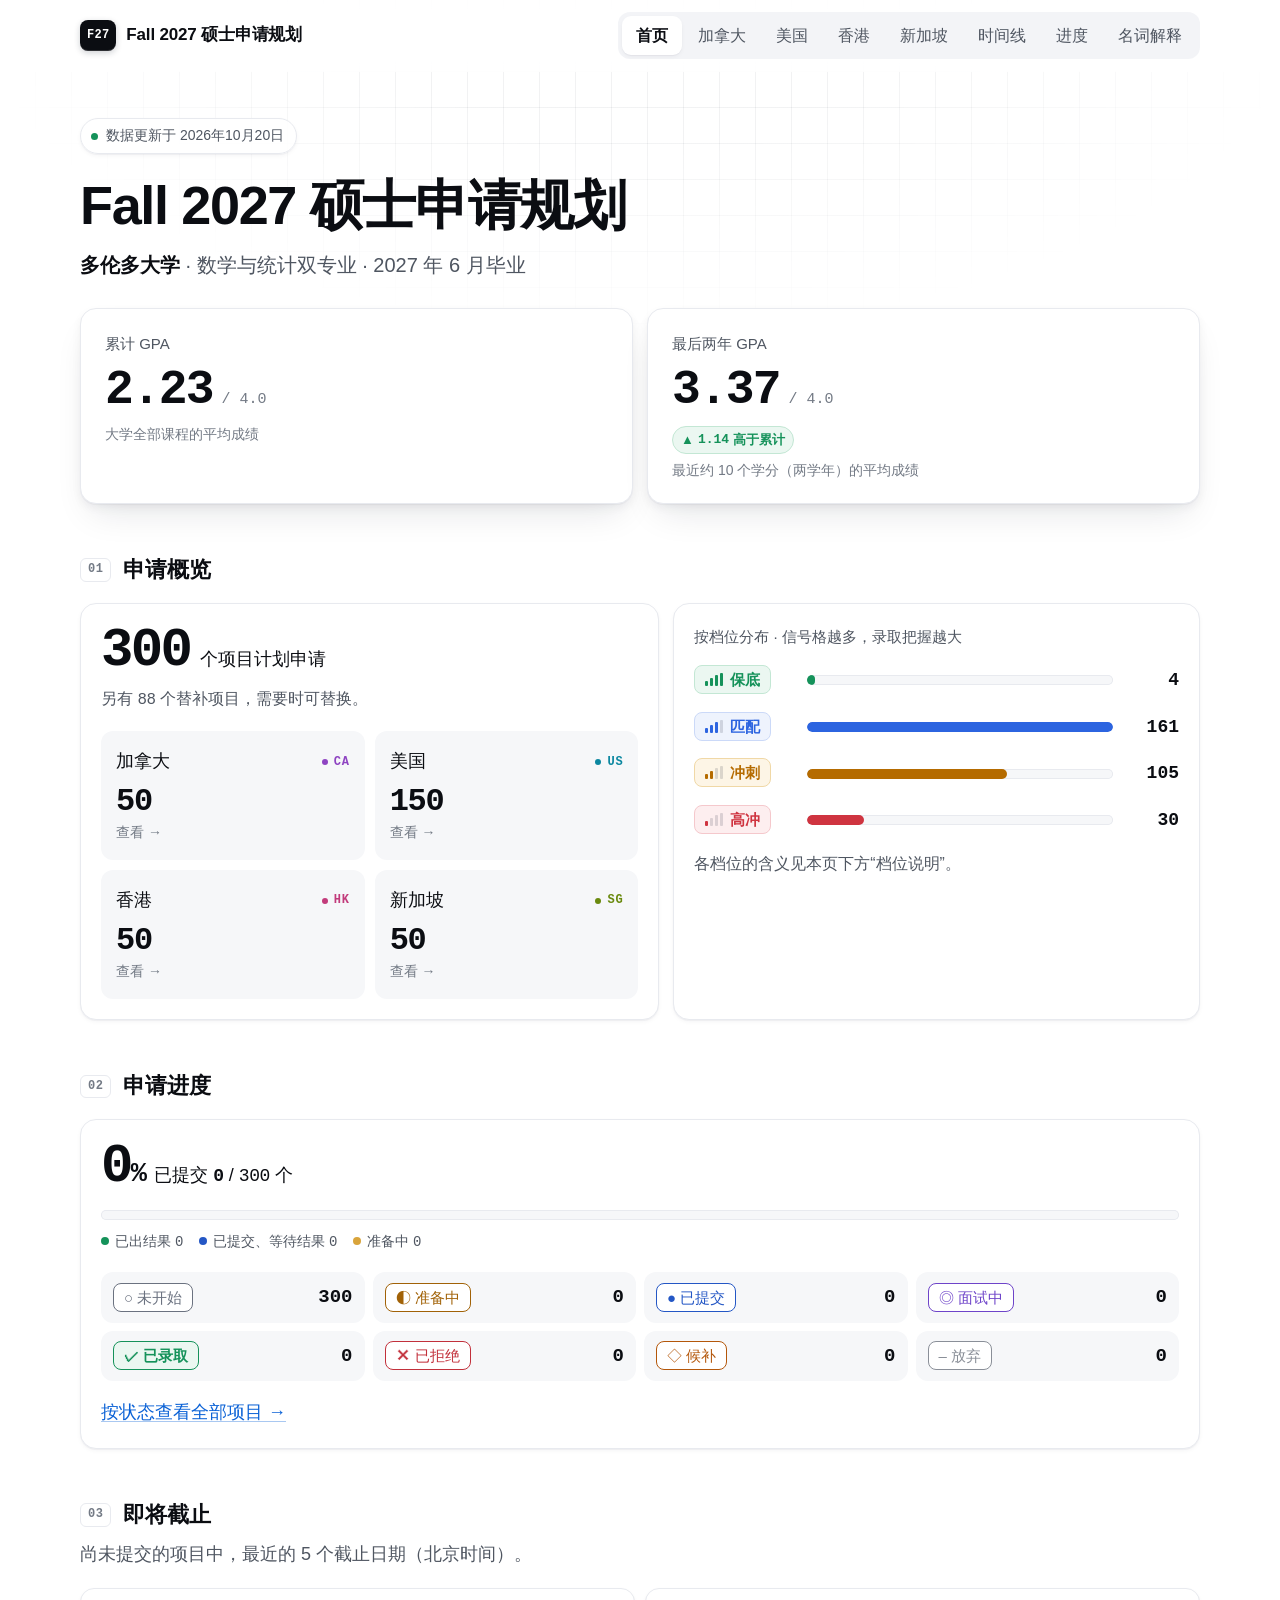
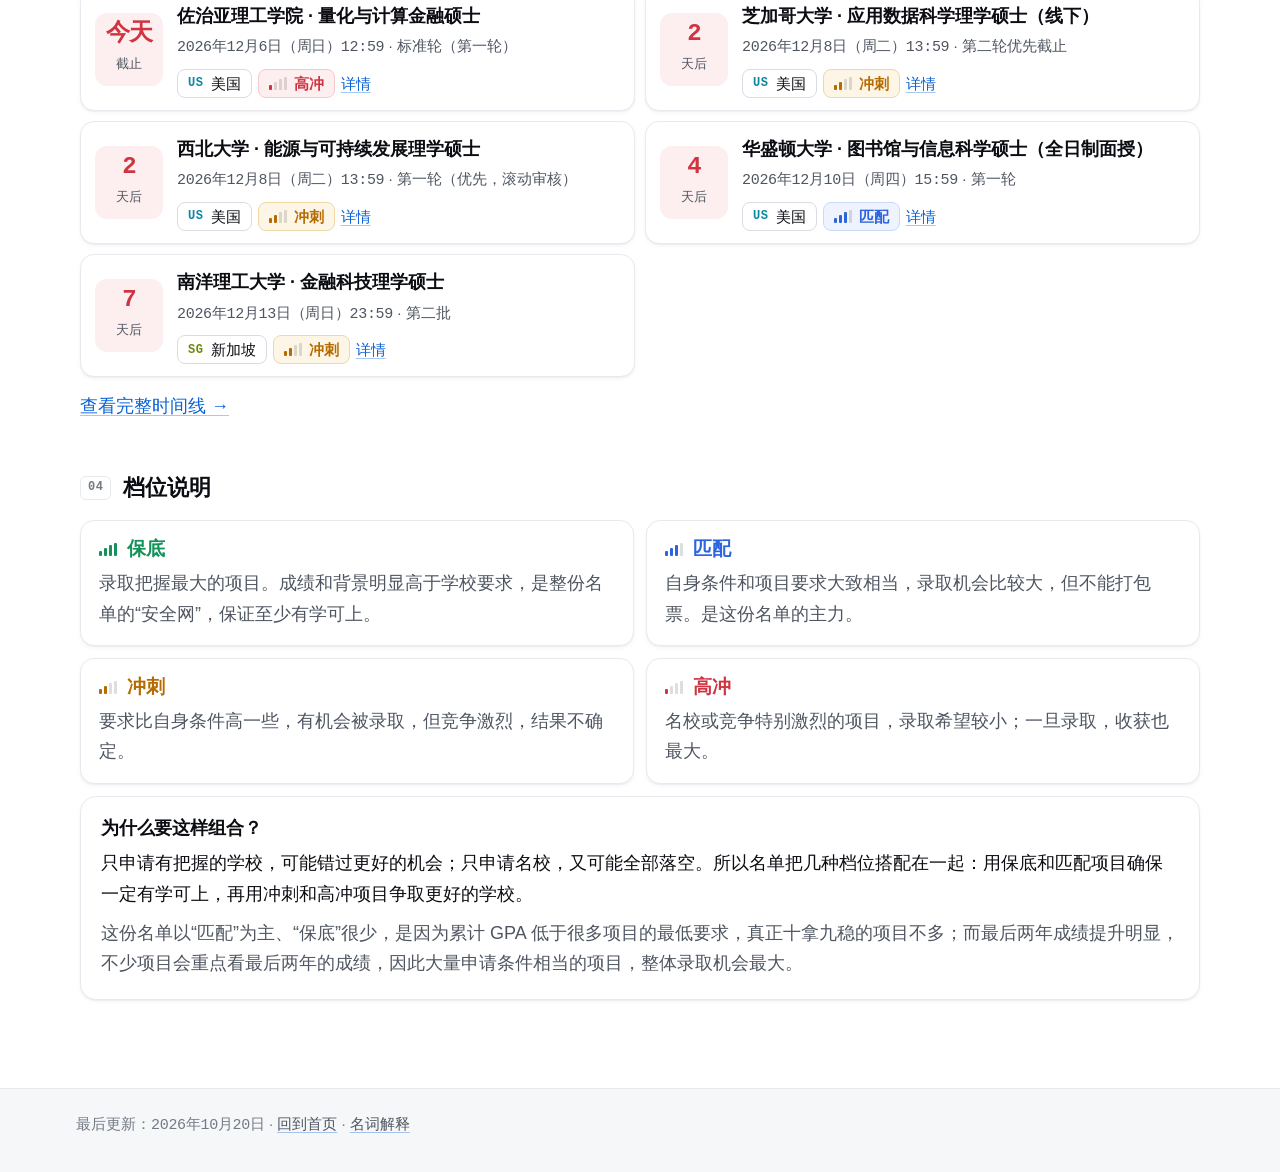
==== commit 667874fc: "feat: new list for final selection" ====
--- a/index.html
+++ b/index.html
@@ -1,1624 +1,17 @@
-<!DOCTYPE html>
+<!doctype html>
 <html lang="zh-CN">
 <head>
-    <meta charset="UTF-8">
-    <meta name="viewport" content="width=device-width, initial-scale=1.0">
-    <title>绮洋硕士申请综合规划方案</title>
-    <style>
-        @import url('https://fonts.googleapis.com/css2?family=Noto+Serif+SC:wght@400;600;700;900&family=Noto+Sans+SC:wght@300;400;500;700&family=Playfair+Display:wght@700;900&family=DM+Sans:wght@400;500;700&display=swap');
-
-        :root {
-            --ink: #1a1a2e;
-            --ink-light: #3d3d5c;
-            --ink-muted: #6b6b8a;
-            --paper: #faf9f7;
-            --paper-warm: #f5f3ef;
-            --accent: #c9553d;
-            --accent-light: #e8725a;
-            --accent-glow: rgba(201, 85, 61, 0.08);
-            --gold: #b8860b;
-            --gold-light: #daa520;
-            --green: #2d7a4f;
-            --green-light: #3d9e68;
-            --blue: #2c5282;
-            --blue-light: #3182ce;
-            --tier1: #1a7a4c;
-            --tier2: #2563eb;
-            --tier3: #d97706;
-            --tier4: #dc2626;
-            --canada: #dc2626;
-            --hk: #9333ea;
-            --usa: #2563eb;
-            --border: rgba(26, 26, 46, 0.08);
-            --shadow-sm: 0 1px 3px rgba(0,0,0,0.04);
-            --shadow-md: 0 4px 12px rgba(0,0,0,0.06);
-            --shadow-lg: 0 8px 32px rgba(0,0,0,0.08);
-            --radius: 12px;
-            --radius-sm: 8px;
-        }
-
-        * {
-            margin: 0;
-            padding: 0;
-            box-sizing: border-box;
-        }
-
-        html {
-            scroll-behavior: smooth;
-            font-size: 16px;
-        }
-
-        body {
-            font-family: 'Noto Sans SC', -apple-system, BlinkMacSystemFont, sans-serif;
-            background: var(--paper);
-            color: var(--ink);
-            line-height: 1.8;
-            -webkit-font-smoothing: antialiased;
-            overflow-x: hidden;
-        }
-
-        /* ===== HERO SECTION ===== */
-        .hero {
-            position: relative;
-            min-height: 100vh;
-            display: flex;
-            align-items: center;
-            justify-content: center;
-            background: linear-gradient(165deg, #1a1a2e 0%, #16213e 40%, #0f3460 100%);
-            overflow: hidden;
-        }
-
-        .hero::before {
-            content: '';
-            position: absolute;
-            top: -50%;
-            right: -30%;
-            width: 80%;
-            height: 200%;
-            background: radial-gradient(ellipse, rgba(201, 85, 61, 0.08) 0%, transparent 70%);
-            animation: heroGlow 8s ease-in-out infinite alternate;
-        }
-
-        .hero::after {
-            content: '';
-            position: absolute;
-            bottom: 0;
-            left: 0;
-            right: 0;
-            height: 120px;
-            background: linear-gradient(to top, var(--paper), transparent);
-        }
-
-        @keyframes heroGlow {
-            0% { transform: translateY(-5%) rotate(-2deg); opacity: 0.6; }
-            100% { transform: translateY(5%) rotate(2deg); opacity: 1; }
-        }
-
-        .hero-grid {
-            position: absolute;
-            inset: 0;
-            background-image:
-                linear-gradient(rgba(255,255,255,0.02) 1px, transparent 1px),
-                linear-gradient(90deg, rgba(255,255,255,0.02) 1px, transparent 1px);
-            background-size: 60px 60px;
-        }
-
-        .hero-content {
-            position: relative;
-            z-index: 2;
-            text-align: center;
-            padding: 2rem;
-            max-width: 800px;
-        }
-
-        .hero-badge {
-            display: inline-flex;
-            align-items: center;
-            gap: 8px;
-            padding: 8px 20px;
-            background: rgba(255,255,255,0.06);
-            border: 1px solid rgba(255,255,255,0.12);
-            border-radius: 100px;
-            color: rgba(255,255,255,0.7);
-            font-size: 0.85rem;
-            font-weight: 500;
-            margin-bottom: 2rem;
-            backdrop-filter: blur(10px);
-            animation: fadeInUp 0.8s ease both;
-        }
-
-        .hero-badge::before {
-            content: '';
-            width: 8px;
-            height: 8px;
-            background: var(--accent);
-            border-radius: 50%;
-            animation: pulse 2s ease infinite;
-        }
-
-        @keyframes pulse {
-            0%, 100% { opacity: 1; transform: scale(1); }
-            50% { opacity: 0.5; transform: scale(1.5); }
-        }
-
-        .hero h1 {
-            font-family: 'Noto Serif SC', serif;
-            font-size: clamp(2.5rem, 6vw, 4.5rem);
-            font-weight: 900;
-            color: white;
-            line-height: 1.2;
-            margin-bottom: 1.5rem;
-            letter-spacing: -0.02em;
-            animation: fadeInUp 0.8s ease 0.2s both;
-        }
-
-        .hero h1 span {
-            background: linear-gradient(135deg, var(--accent-light), var(--gold-light));
-            -webkit-background-clip: text;
-            -webkit-text-fill-color: transparent;
-            background-clip: text;
-        }
-
-        .hero-subtitle {
-            font-size: 1.15rem;
-            color: rgba(255,255,255,0.6);
-            font-weight: 300;
-            max-width: 600px;
-            margin: 0 auto 3rem;
-            animation: fadeInUp 0.8s ease 0.4s both;
-        }
-
-        .hero-stats {
-            display: flex;
-            justify-content: center;
-            gap: 3rem;
-            flex-wrap: wrap;
-            animation: fadeInUp 0.8s ease 0.6s both;
-        }
-
-        .hero-stat {
-            text-align: center;
-        }
-
-        .hero-stat-value {
-            font-family: 'Playfair Display', serif;
-            font-size: 2.5rem;
-            font-weight: 900;
-            color: white;
-        }
-
-        .hero-stat-label {
-            font-size: 0.8rem;
-            color: rgba(255,255,255,0.5);
-            text-transform: uppercase;
-            letter-spacing: 0.1em;
-            margin-top: 4px;
-        }
-
-        .scroll-indicator {
-            position: absolute;
-            bottom: 140px;
-            left: 50%;
-            transform: translateX(-50%);
-            z-index: 2;
-            animation: fadeInUp 0.8s ease 1s both;
-        }
-
-        .scroll-indicator a {
-            display: flex;
-            flex-direction: column;
-            align-items: center;
-            gap: 8px;
-            text-decoration: none;
-            color: rgba(255,255,255,0.4);
-            font-size: 0.75rem;
-            letter-spacing: 0.1em;
-            text-transform: uppercase;
-        }
-
-        .scroll-indicator svg {
-            animation: bounce 2s ease infinite;
-        }
-
-        @keyframes bounce {
-            0%, 100% { transform: translateY(0); }
-            50% { transform: translateY(8px); }
-        }
-
-        @keyframes fadeInUp {
-            from { opacity: 0; transform: translateY(20px); }
-            to { opacity: 1; transform: translateY(0); }
-        }
-
-        /* ===== NAVIGATION ===== */
-        .nav {
-            position: sticky;
-            top: 0;
-            z-index: 100;
-            background: rgba(250, 249, 247, 0.85);
-            backdrop-filter: blur(20px) saturate(180%);
-            border-bottom: 1px solid var(--border);
-            transition: all 0.3s ease;
-        }
-
-        .nav-inner {
-            max-width: 1200px;
-            margin: 0 auto;
-            padding: 0 2rem;
-            display: flex;
-            align-items: center;
-            height: 64px;
-            gap: 1rem;
-            overflow-x: auto;
-            scrollbar-width: none;
-        }
-
-        .nav-inner::-webkit-scrollbar { display: none; }
-
-        .nav-brand {
-            font-family: 'Noto Serif SC', serif;
-            font-weight: 700;
-            font-size: 1rem;
-            white-space: nowrap;
-            color: var(--ink);
-            flex-shrink: 0;
-        }
-
-        .nav-links {
-            display: flex;
-            gap: 4px;
-            flex-shrink: 0;
-            margin-left: auto;
-        }
-
-        .nav-link {
-            padding: 6px 14px;
-            font-size: 0.82rem;
-            font-weight: 500;
-            color: var(--ink-muted);
-            text-decoration: none;
-            border-radius: 6px;
-            white-space: nowrap;
-            transition: all 0.2s ease;
-        }
-
-        .nav-link:hover, .nav-link.active {
-            background: var(--accent-glow);
-            color: var(--accent);
-        }
-
-        /* ===== MAIN CONTENT ===== */
-        .main {
-            max-width: 1200px;
-            margin: 0 auto;
-            padding: 4rem 2rem;
-        }
-
-        /* ===== STUDENT PROFILE CARD ===== */
-        .profile-section {
-            margin-bottom: 5rem;
-        }
-
-        .profile-card {
-            background: white;
-            border-radius: var(--radius);
-            border: 1px solid var(--border);
-            box-shadow: var(--shadow-md);
-            overflow: hidden;
-        }
-
-        .profile-header {
-            background: linear-gradient(135deg, #1a1a2e, #16213e);
-            padding: 2.5rem;
-            color: white;
-        }
-
-        .profile-header h2 {
-            font-family: 'Noto Serif SC', serif;
-            font-size: 1.5rem;
-            margin-bottom: 0.5rem;
-        }
-
-        .profile-header p {
-            color: rgba(255,255,255,0.6);
-            font-size: 0.9rem;
-        }
-
-        .profile-body {
-            padding: 2.5rem;
-            display: grid;
-            grid-template-columns: repeat(auto-fit, minmax(280px, 1fr));
-            gap: 2rem;
-        }
-
-        .profile-item {
-            display: flex;
-            align-items: flex-start;
-            gap: 1rem;
-        }
-
-        .profile-icon {
-            width: 40px;
-            height: 40px;
-            border-radius: 10px;
-            display: flex;
-            align-items: center;
-            justify-content: center;
-            flex-shrink: 0;
-        }
-
-        .profile-icon svg {
-            width: 20px;
-            height: 20px;
-        }
-
-        .profile-icon.school { background: #e8f4fd; color: #2c5282; }
-        .profile-icon.major { background: #fef3e2; color: #b8860b; }
-        .profile-icon.gpa { background: #fde8e8; color: #c9553d; }
-        .profile-icon.trend { background: #e6f9ef; color: #2d7a4f; }
-        .profile-icon.target { background: #f0e6ff; color: #6b21a8; }
-        .profile-icon.grad { background: #e8f8f5; color: #0d9488; }
-
-        .profile-item-label {
-            font-size: 0.75rem;
-            text-transform: uppercase;
-            letter-spacing: 0.08em;
-            color: var(--ink-muted);
-            margin-bottom: 2px;
-        }
-
-        .profile-item-value {
-            font-weight: 600;
-            font-size: 0.95rem;
-            color: var(--ink);
-        }
-
-        /* ===== STRATEGY BOX ===== */
-        .strategy-section {
-            margin-bottom: 5rem;
-        }
-
-        .strategy-grid {
-            display: grid;
-            grid-template-columns: repeat(auto-fit, minmax(300px, 1fr));
-            gap: 1.5rem;
-        }
-
-        .strategy-card {
-            background: white;
-            border: 1px solid var(--border);
-            border-radius: var(--radius);
-            padding: 2rem;
-            box-shadow: var(--shadow-sm);
-            transition: all 0.3s ease;
-        }
-
-        .strategy-card:hover {
-            box-shadow: var(--shadow-md);
-            transform: translateY(-2px);
-        }
-
-        .strategy-card.challenge {
-            border-left: 4px solid var(--accent);
-        }
-
-        .strategy-card.advantage {
-            border-left: 4px solid var(--green);
-        }
-
-        .strategy-card.action {
-            border-left: 4px solid var(--blue);
-        }
-
-        .strategy-card h3 {
-            font-family: 'Noto Serif SC', serif;
-            font-size: 1.1rem;
-            margin-bottom: 1rem;
-            display: flex;
-            align-items: center;
-            gap: 0.5rem;
-        }
-
-        .strategy-card ul {
-            list-style: none;
-            padding: 0;
-        }
-
-        .strategy-card li {
-            padding: 0.4rem 0;
-            padding-left: 1.5rem;
-            position: relative;
-            font-size: 0.9rem;
-            color: var(--ink-light);
-        }
-
-        .strategy-card li::before {
-            content: '';
-            position: absolute;
-            left: 0;
-            top: 0.85rem;
-            width: 6px;
-            height: 6px;
-            border-radius: 50%;
-            background: var(--ink-muted);
-            opacity: 0.4;
-        }
-
-        /* ===== SECTION HEADERS ===== */
-        .section-header {
-            margin-bottom: 2.5rem;
-            padding-bottom: 1rem;
-            border-bottom: 1px solid var(--border);
-        }
-
-        .section-header h2 {
-            font-family: 'Noto Serif SC', serif;
-            font-size: 2rem;
-            font-weight: 700;
-            color: var(--ink);
-            margin-bottom: 0.5rem;
-        }
-
-        .section-header p {
-            color: var(--ink-muted);
-            font-size: 0.95rem;
-        }
-
-        /* ===== TIER TABS ===== */
-        .tier-tabs {
-            display: flex;
-            gap: 0;
-            margin-bottom: 2rem;
-            border-radius: var(--radius-sm);
-            overflow: hidden;
-            border: 1px solid var(--border);
-            background: white;
-        }
-
-        .tier-tab {
-            flex: 1;
-            padding: 12px 16px;
-            font-size: 0.85rem;
-            font-weight: 600;
-            text-align: center;
-            cursor: pointer;
-            transition: all 0.2s ease;
-            border: none;
-            background: transparent;
-            color: var(--ink-muted);
-            white-space: nowrap;
-        }
-
-        .tier-tab:hover {
-            background: var(--paper-warm);
-        }
-
-        .tier-tab.active {
-            color: white;
-        }
-
-        .tier-tab.active[data-tier="1"] { background: var(--tier1); }
-        .tier-tab.active[data-tier="2"] { background: var(--tier2); }
-        .tier-tab.active[data-tier="3"] { background: var(--tier3); }
-        .tier-tab.active[data-tier="4"] { background: var(--tier4); }
-
-        /* ===== SCHOOL CARDS ===== */
-        .schools-grid {
-            display: grid;
-            gap: 1.2rem;
-        }
-
-        .school-card {
-            background: white;
-            border: 1px solid var(--border);
-            border-radius: var(--radius);
-            overflow: hidden;
-            box-shadow: var(--shadow-sm);
-            transition: all 0.3s ease;
-            animation: cardIn 0.4s ease both;
-        }
-
-        .school-card:hover {
-            box-shadow: var(--shadow-md);
-            border-color: rgba(26, 26, 46, 0.15);
-        }
-
-        @keyframes cardIn {
-            from { opacity: 0; transform: translateY(10px); }
-            to { opacity: 1; transform: translateY(0); }
-        }
-
-        .school-card-header {
-            padding: 1.5rem 2rem;
-            display: flex;
-            align-items: center;
-            justify-content: space-between;
-            cursor: pointer;
-            gap: 1rem;
-        }
-
-        .school-card-left {
-            display: flex;
-            align-items: center;
-            gap: 1rem;
-            min-width: 0;
-        }
-
-        .school-rank {
-            width: 36px;
-            height: 36px;
-            border-radius: 50%;
-            display: flex;
-            align-items: center;
-            justify-content: center;
-            font-size: 0.8rem;
-            font-weight: 700;
-            color: white;
-            flex-shrink: 0;
-        }
-
-        .school-rank.tier1 { background: var(--tier1); }
-        .school-rank.tier2 { background: var(--tier2); }
-        .school-rank.tier3 { background: var(--tier3); }
-        .school-rank.tier4 { background: var(--tier4); }
-
-        .school-name {
-            font-weight: 700;
-            font-size: 1rem;
-            color: var(--ink);
-            line-height: 1.3;
-        }
-
-        .school-program {
-            font-size: 0.82rem;
-            color: var(--ink-muted);
-            margin-top: 2px;
-        }
-
-        .school-card-right {
-            display: flex;
-            align-items: center;
-            gap: 0.75rem;
-            flex-shrink: 0;
-        }
-
-        .school-region {
-            padding: 4px 10px;
-            border-radius: 4px;
-            font-size: 0.7rem;
-            font-weight: 700;
-            text-transform: uppercase;
-            letter-spacing: 0.05em;
-        }
-
-        .school-region.canada { background: #fde8e8; color: var(--canada); }
-        .school-region.hk { background: #f3e8ff; color: var(--hk); }
-        .school-region.usa { background: #dbeafe; color: var(--usa); }
-
-        .school-probability {
-            padding: 4px 10px;
-            border-radius: 4px;
-            font-size: 0.75rem;
-            font-weight: 700;
-            background: #e6f9ef;
-            color: var(--tier1);
-        }
-
-        .expand-icon {
-            width: 24px;
-            height: 24px;
-            border-radius: 50%;
-            background: var(--paper-warm);
-            display: flex;
-            align-items: center;
-            justify-content: center;
-            transition: transform 0.3s ease;
-            flex-shrink: 0;
-        }
-
-        .school-card.expanded .expand-icon {
-            transform: rotate(180deg);
-        }
-
-        .school-card-body {
-            max-height: 0;
-            overflow: hidden;
-            transition: max-height 0.4s ease;
-        }
-
-        .school-card.expanded .school-card-body {
-            max-height: 800px;
-        }
-
-        .school-card-content {
-            padding: 0 2rem 2rem;
-            border-top: 1px solid var(--border);
-            padding-top: 1.5rem;
-        }
-
-        .school-details {
-            display: grid;
-            grid-template-columns: repeat(auto-fit, minmax(200px, 1fr));
-            gap: 1rem;
-            margin-bottom: 1rem;
-        }
-
-        .school-detail {
-            font-size: 0.85rem;
-        }
-
-        .school-detail-label {
-            color: var(--ink-muted);
-            font-size: 0.75rem;
-            text-transform: uppercase;
-            letter-spacing: 0.05em;
-            margin-bottom: 2px;
-        }
-
-        .school-detail-value {
-            color: var(--ink);
-            font-weight: 500;
-        }
-
-        .school-reason {
-            background: var(--accent-glow);
-            border-radius: var(--radius-sm);
-            padding: 1rem 1.25rem;
-            font-size: 0.88rem;
-            color: var(--ink-light);
-            margin-top: 1rem;
-            border-left: 3px solid var(--accent);
-        }
-
-        .school-link {
-            display: inline-flex;
-            align-items: center;
-            gap: 6px;
-            margin-top: 1rem;
-            padding: 8px 16px;
-            background: var(--ink);
-            color: white;
-            text-decoration: none;
-            border-radius: 6px;
-            font-size: 0.82rem;
-            font-weight: 500;
-            transition: all 0.2s ease;
-        }
-
-        .school-link:hover {
-            background: var(--accent);
-        }
-
-        /* ===== TIMELINE ===== */
-        .timeline-section {
-            margin: 5rem 0;
-        }
-
-        .timeline {
-            position: relative;
-            padding: 2rem 0;
-        }
-
-        .timeline::before {
-            content: '';
-            position: absolute;
-            left: 24px;
-            top: 0;
-            bottom: 0;
-            width: 2px;
-            background: linear-gradient(to bottom, var(--accent), var(--blue), var(--green));
-            border-radius: 2px;
-        }
-
-        .timeline-item {
-            position: relative;
-            padding-left: 60px;
-            margin-bottom: 2.5rem;
-        }
-
-        .timeline-dot {
-            position: absolute;
-            left: 16px;
-            top: 4px;
-            width: 18px;
-            height: 18px;
-            border-radius: 50%;
-            background: white;
-            border: 3px solid var(--accent);
-            z-index: 1;
-        }
-
-        .timeline-item:nth-child(2) .timeline-dot { border-color: var(--gold); }
-        .timeline-item:nth-child(3) .timeline-dot { border-color: var(--blue); }
-        .timeline-item:nth-child(4) .timeline-dot { border-color: var(--green); }
-        .timeline-item:nth-child(5) .timeline-dot { border-color: var(--tier1); }
-
-        .timeline-date {
-            font-size: 0.8rem;
-            font-weight: 700;
-            color: var(--accent);
-            text-transform: uppercase;
-            letter-spacing: 0.05em;
-            margin-bottom: 4px;
-        }
-
-        .timeline-title {
-            font-weight: 700;
-            font-size: 1.05rem;
-            margin-bottom: 6px;
-        }
-
-        .timeline-desc {
-            font-size: 0.88rem;
-            color: var(--ink-muted);
-        }
-
-        /* ===== CAREER TABLE ===== */
-        .career-section {
-            margin: 5rem 0;
-        }
-
-        .career-table-wrap {
-            background: white;
-            border: 1px solid var(--border);
-            border-radius: var(--radius);
-            overflow: hidden;
-            box-shadow: var(--shadow-sm);
-        }
-
-        .career-table {
-            width: 100%;
-            border-collapse: collapse;
-            font-size: 0.88rem;
-        }
-
-        .career-table thead {
-            background: var(--paper-warm);
-        }
-
-        .career-table th {
-            padding: 14px 20px;
-            text-align: left;
-            font-weight: 600;
-            font-size: 0.78rem;
-            text-transform: uppercase;
-            letter-spacing: 0.05em;
-            color: var(--ink-muted);
-            border-bottom: 1px solid var(--border);
-        }
-
-        .career-table td {
-            padding: 14px 20px;
-            border-bottom: 1px solid var(--border);
-            color: var(--ink-light);
-        }
-
-        .career-table tr:last-child td {
-            border-bottom: none;
-        }
-
-        .career-table tr:hover td {
-            background: var(--accent-glow);
-        }
-
-        .salary-range {
-            font-weight: 700;
-            color: var(--green);
-        }
-
-        /* ===== IMMIGRATION SECTION ===== */
-        .immigration-section {
-            margin: 5rem 0;
-        }
-
-        .immigration-grid {
-            display: grid;
-            grid-template-columns: repeat(auto-fit, minmax(300px, 1fr));
-            gap: 1.5rem;
-        }
-
-        .immigration-card {
-            background: white;
-            border: 1px solid var(--border);
-            border-radius: var(--radius);
-            padding: 2rem;
-            box-shadow: var(--shadow-sm);
-        }
-
-        .immigration-card h3 {
-            font-family: 'Noto Serif SC', serif;
-            font-size: 1.05rem;
-            margin-bottom: 1rem;
-            display: flex;
-            align-items: center;
-            gap: 0.5rem;
-        }
-
-        .immigration-card ul {
-            list-style: none;
-            padding: 0;
-        }
-
-        .immigration-card li {
-            padding: 0.5rem 0;
-            padding-left: 1.2rem;
-            position: relative;
-            font-size: 0.88rem;
-            color: var(--ink-light);
-            line-height: 1.6;
-        }
-
-        .immigration-card li::before {
-            content: '→';
-            position: absolute;
-            left: 0;
-            color: var(--accent);
-            font-weight: 700;
-        }
-
-        .highlight-box {
-            background: linear-gradient(135deg, #e6f9ef, #f0fdf4);
-            border: 1px solid rgba(45, 122, 79, 0.2);
-            border-radius: var(--radius-sm);
-            padding: 1rem 1.25rem;
-            margin-top: 1rem;
-            font-size: 0.85rem;
-            color: var(--green);
-            font-weight: 500;
-        }
-
-        /* ===== ACTION ITEMS ===== */
-        .actions-section {
-            margin: 5rem 0;
-        }
-
-        .action-list {
-            display: grid;
-            gap: 1rem;
-        }
-
-        .action-item {
-            display: flex;
-            align-items: flex-start;
-            gap: 1rem;
-            padding: 1.5rem;
-            background: white;
-            border: 1px solid var(--border);
-            border-radius: var(--radius-sm);
-            box-shadow: var(--shadow-sm);
-            transition: all 0.2s ease;
-        }
-
-        .action-item:hover {
-            box-shadow: var(--shadow-md);
-        }
-
-        .action-number {
-            width: 32px;
-            height: 32px;
-            border-radius: 50%;
-            background: var(--ink);
-            color: white;
-            display: flex;
-            align-items: center;
-            justify-content: center;
-            font-size: 0.8rem;
-            font-weight: 700;
-            flex-shrink: 0;
-        }
-
-        .action-text {
-            font-size: 0.95rem;
-            color: var(--ink);
-        }
-
-        .action-text strong {
-            color: var(--accent);
-        }
-
-        /* ===== RECOMMENDED COMBO ===== */
-        .combo-section {
-            margin: 5rem 0;
-            background: white;
-            border: 1px solid var(--border);
-            border-radius: var(--radius);
-            padding: 2.5rem;
-            box-shadow: var(--shadow-md);
-        }
-
-        .combo-section h2 {
-            font-family: 'Noto Serif SC', serif;
-            font-size: 1.5rem;
-            margin-bottom: 2rem;
-        }
-
-        .combo-grid {
-            display: grid;
-            grid-template-columns: repeat(auto-fit, minmax(250px, 1fr));
-            gap: 1.5rem;
-        }
-
-        .combo-tier {
-            padding: 1.5rem;
-            border-radius: var(--radius-sm);
-            border: 1px solid var(--border);
-        }
-
-        .combo-tier h4 {
-            font-size: 0.85rem;
-            font-weight: 700;
-            margin-bottom: 1rem;
-            display: flex;
-            align-items: center;
-            gap: 0.5rem;
-        }
-
-        .combo-tier h4 .dot {
-            width: 10px;
-            height: 10px;
-            border-radius: 50%;
-        }
-
-        .combo-tier ul {
-            list-style: none;
-            padding: 0;
-        }
-
-        .combo-tier li {
-            padding: 4px 0;
-            font-size: 0.85rem;
-            color: var(--ink-light);
-        }
-
-        /* ===== DISCLAIMER ===== */
-        .disclaimer {
-            margin: 4rem 0 2rem;
-            padding: 2rem;
-            background: #fff8e8;
-            border: 1px solid rgba(184, 134, 11, 0.2);
-            border-radius: var(--radius-sm);
-            font-size: 0.85rem;
-            color: var(--ink-light);
-            line-height: 1.8;
-        }
-
-        .disclaimer h3 {
-            color: var(--gold);
-            font-size: 1rem;
-            margin-bottom: 0.75rem;
-            display: flex;
-            align-items: center;
-            gap: 0.5rem;
-        }
-
-        /* ===== FOOTER ===== */
-        .footer {
-            text-align: center;
-            padding: 3rem 2rem;
-            border-top: 1px solid var(--border);
-            color: var(--ink-muted);
-            font-size: 0.82rem;
-        }
-
-        /* ===== FILTER REGION BUTTONS ===== */
-        .region-filters {
-            display: flex;
-            gap: 8px;
-            margin-bottom: 1.5rem;
-            flex-wrap: wrap;
-        }
-
-        .region-btn {
-            padding: 8px 16px;
-            border: 1px solid var(--border);
-            border-radius: 100px;
-            font-size: 0.82rem;
-            font-weight: 500;
-            cursor: pointer;
-            background: white;
-            color: var(--ink-muted);
-            transition: all 0.2s ease;
-        }
-
-        .region-btn:hover {
-            border-color: var(--ink-muted);
-        }
-
-        .region-btn.active {
-            border-color: transparent;
-            color: white;
-        }
-
-        .region-btn.active[data-region="all"] { background: var(--ink); }
-        .region-btn.active[data-region="canada"] { background: var(--canada); }
-        .region-btn.active[data-region="hk"] { background: var(--hk); }
-        .region-btn.active[data-region="usa"] { background: var(--usa); }
-
-        /* ===== RESPONSIVE ===== */
-        @media (max-width: 768px) {
-            .main { padding: 2rem 1rem; }
-            .hero-stats { gap: 2rem; }
-            .profile-body { padding: 1.5rem; }
-            .school-card-header { padding: 1.2rem 1.5rem; }
-            .school-card-content { padding: 0 1.5rem 1.5rem; }
-            .school-details { grid-template-columns: 1fr; }
-            .nav-inner { padding: 0 1rem; }
-            .combo-section { padding: 1.5rem; }
-            .timeline::before { left: 16px; }
-            .timeline-item { padding-left: 48px; }
-            .timeline-dot { left: 8px; }
-        }
-
-        /* ===== PRINT STYLES ===== */
-        @media print {
-            .hero { min-height: auto; padding: 3rem; }
-            .nav { display: none; }
-            .school-card-body { max-height: none !important; }
-            .school-card .expand-icon { display: none; }
-        }
-    </style>
+<meta charset="utf-8">
+<meta name="viewport" content="width=device-width, initial-scale=1">
+<title>Fall 2027 硕士申请规划</title>
+<meta name="robots" content="noindex">
+<meta name="theme-color" content="#ffffff">
+<link rel="icon" href="data:image/svg+xml,%3Csvg xmlns=%27http://www.w3.org/2000/svg%27 viewBox=%270 0 32 32%27%3E%3Crect width=%2732%27 height=%2732%27 rx=%277%27 fill=%27%230b0d12%27/%3E%3Ctext x=%2716%27 y=%2721%27 font-family=%27Menlo,monospace%27 font-size=%2711%27 font-weight=%27700%27 fill=%27%23fff%27 text-anchor=%27middle%27%3EF27%3C/text%3E%3C/svg%3E">
+<link rel="stylesheet" href="assets/style.css">
 </head>
 <body>
-
-<!-- HERO -->
-<section class="hero">
-    <div class="hero-grid"></div>
-    <div class="hero-content">
-        <div class="hero-badge">2027 Fall入学</div>
-        <h1>绮洋硕士申请<br><span>综合规划方案</span></h1>
-        <p class="hero-subtitle">基于独特背景的精准选校策略，覆盖加拿大、香港、美国三大地区</p>
-        <div class="hero-stats">
-            <div class="hero-stat">
-                <div class="hero-stat-value">28+</div>
-                <div class="hero-stat-label">精选项目</div>
-            </div>
-            <div class="hero-stat">
-                <div class="hero-stat-value">3</div>
-                <div class="hero-stat-label">国家/地区</div>
-            </div>
-            <div class="hero-stat">
-                <div class="hero-stat-value">70%+</div>
-                <div class="hero-stat-label">首梯队录取率</div>
-            </div>
-        </div>
-    </div>
-    <div class="scroll-indicator">
-        <a href="#content">
-            <span>向下浏览</span>
-            <svg width="20" height="20" viewBox="0 0 24 24" fill="none" stroke="currentColor" stroke-width="2">
-                <polyline points="6 9 12 15 18 9"></polyline>
-            </svg>
-        </a>
-    </div>
-</section>
-
-<!-- NAV -->
-<nav class="nav" id="nav">
-    <div class="nav-inner">
-        <div class="nav-brand">申请规划</div>
-        <div class="nav-links">
-            <a href="#profile" class="nav-link">绮洋背景</a>
-            <a href="#strategy" class="nav-link">核心策略</a>
-            <a href="#schools" class="nav-link">院校推荐</a>
-            <a href="#timeline" class="nav-link">时间线</a>
-            <a href="#career" class="nav-link">就业前景</a>
-            <a href="#immigration" class="nav-link">移民路径</a>
-            <a href="#actions" class="nav-link">行动清单</a>
-        </div>
-    </div>
-</nav>
-
-<!-- MAIN -->
-<main class="main" id="content">
-
-    <!-- STUDENT PROFILE -->
-    <section class="profile-section" id="profile">
-        <div class="profile-card">
-            <div class="profile-header">
-                <h2>学生背景档案</h2>
-                <p>University of Toronto · Mathematics & Statistics</p>
-            </div>
-            <div class="profile-body">
-                <div class="profile-item">
-                    <div class="profile-icon school">
-                        <svg viewBox="0 0 24 24" fill="none" stroke="currentColor" stroke-width="1.8" stroke-linecap="round" stroke-linejoin="round"><path d="M2 20h20"/><path d="M5 20V10l7-5 7 5v10"/><path d="M9 20v-5h6v5"/></svg>
-                    </div>
-                    <div>
-                        <div class="profile-item-label">院校</div>
-                        <div class="profile-item-value">University of Toronto(加拿大 #1, 全球 Top 20)</div>
-                    </div>
-                </div>
-                <div class="profile-item">
-                    <div class="profile-icon major">
-                        <svg viewBox="0 0 24 24" fill="none" stroke="currentColor" stroke-width="1.8" stroke-linecap="round" stroke-linejoin="round"><path d="M12 2L2 7l10 5 10-5-10-5z"/><path d="M2 17l10 5 10-5"/><path d="M2 12l10 5 10-5"/></svg>
-                    </div>
-                    <div>
-                        <div class="profile-item-label">专业</div>
-                        <div class="profile-item-value">Mat & Stats 双主修专业</div>
-                    </div>
-                </div>
-                <div class="profile-item">
-                    <div class="profile-icon gpa">
-                        <svg viewBox="0 0 24 24" fill="none" stroke="currentColor" stroke-width="1.8" stroke-linecap="round" stroke-linejoin="round"><line x1="18" y1="20" x2="18" y2="10"/><line x1="12" y1="20" x2="12" y2="4"/><line x1="6" y1="20" x2="6" y2="14"/></svg>
-                    </div>
-                    <div>
-                        <div class="profile-item-label">累积 CGPA</div>
-                        <div class="profile-item-value">2.0(受大一影响)</div>
-                    </div>
-                </div>
-                <div class="profile-item">
-                    <div class="profile-icon trend">
-                        <svg viewBox="0 0 24 24" fill="none" stroke="currentColor" stroke-width="1.8" stroke-linecap="round" stroke-linejoin="round"><polyline points="22 7 13.5 15.5 8.5 10.5 2 17"/><polyline points="16 7 22 7 22 13"/></svg>
-                    </div>
-                    <div>
-                        <div class="profile-item-label">最后两年 GPA</div>
-                        <div class="profile-item-value">3.5 - 3.7(强上升趋势)</div>
-                    </div>
-                </div>
-                <div class="profile-item">
-                    <div class="profile-icon target">
-                        <svg viewBox="0 0 24 24" fill="none" stroke="currentColor" stroke-width="1.8" stroke-linecap="round" stroke-linejoin="round"><path d="M22 11.08V12a10 10 0 1 1-5.93-9.14"/><polyline points="22 4 12 14.01 9 11.01"/></svg>
-                    </div>
-                    <div>
-                        <div class="profile-item-label">申请方向</div>
-                        <div class="profile-item-value">统计 / 数据科学 / 金融数学 / 管理分析 等</div>
-                    </div>
-                </div>
-                <div class="profile-item">
-                    <div class="profile-icon grad">
-                        <svg viewBox="0 0 24 24" fill="none" stroke="currentColor" stroke-width="1.8" stroke-linecap="round" stroke-linejoin="round"><circle cx="12" cy="12" r="10"/><polyline points="12 6 12 12 16 14"/></svg>
-                    </div>
-                    <div>
-                        <div class="profile-item-label">目标入学</div>
-                        <div class="profile-item-value">2027年秋季(2027年6月毕业)</div>
-                    </div>
-                </div>
-            </div>
-        </div>
-    </section>
-
-    <!-- STRATEGY -->
-    <section class="strategy-section" id="strategy">
-        <div class="section-header">
-            <h2>核心策略分析</h2>
-            <p>针对GPA挑战的精准应对方案</p>
-        </div>
-        <div class="strategy-grid">
-            <div class="strategy-card challenge">
-                <h3><svg width="18" height="18" viewBox="0 0 24 24" fill="none" stroke="var(--accent)" stroke-width="2" stroke-linecap="round"><path d="M13 2L3 14h9l-1 8 10-12h-9l1-8z"/></svg> 核心挑战</h3>
-                <ul>
-                    <li>CGPA 2.0 远低于多数硕士项目最低要求(通常 B+/3.3)</li>
-                    <li>大一确诊心理疾病导致成绩受影响</li>
-                    <li>部分项目存在硬性 CGPA 门槛</li>
-                </ul>
-            </div>
-            <div class="strategy-card advantage">
-                <h3><svg width="18" height="18" viewBox="0 0 24 24" fill="none" stroke="var(--green)" stroke-width="2" stroke-linecap="round"><path d="M12 2l3.09 6.26L22 9.27l-5 4.87 1.18 6.88L12 17.77l-6.18 3.25L7 14.14 2 9.27l6.91-1.01L12 2z"/></svg> 有利因素</h3>
-                <ul>
-                    <li>UofT 名校背景 — 加拿大最难数学系, GPA deflation 严重</li>
-                    <li>可以提供中国建设银行, 中国电信和加拿大亚马逊实习记录和推荐信</li>
-                    <li>强上升趋势 — 大二起 GPA 3.5+，展示真实学术能力</li>
-                    <li>有确诊医疗文件可解释大一成绩</li>
-                    <li>Math + Stats 双专业，覆盖面极广</li>
-                    <li>部分项目明确看"最后两年/60学分"GPA</li>
-                </ul>
-            </div>
-            <div class="strategy-card action">
-                <h3><svg width="18" height="18" viewBox="0 0 24 24" fill="none" stroke="var(--blue)" stroke-width="2" stroke-linecap="round"><circle cx="12" cy="12" r="10"/><circle cx="12" cy="12" r="6"/><circle cx="12" cy="12" r="2"/></svg> 关键策略</h3>
-                <ul>
-                    <li>锁定"看最后两年GPA"的项目 — 按照目前水平来看, 满足条件</li>
-                    <li>准备 Statement of Extenuating Circumstances</li>
-                    <li>获取学术顾问 + 心理健康专业人士支持信</li>
-                    <li>考GRE高分弥补GPA(目标 325+)</li>
-                    <li>优先申请授课型硕士(门槛比研究型低), 也就是M.Eng这类为主</li>
-                </ul>
-            </div>
-        </div>
-    </section>
-
-    <!-- SCHOOLS -->
-    <section class="schools-section" id="schools">
-        <div class="section-header">
-            <h2>院校推荐 · 按录取概率排序</h2>
-            <p>共28+精选项目，按录取概率从高到低排列</p>
-        </div>
-
-        <!-- Region Filter -->
-        <div class="region-filters">
-            <button class="region-btn active" data-region="all" onclick="filterRegion('all')">全部</button>
-            <button class="region-btn" data-region="canada" onclick="filterRegion('canada')">🇨🇦 加拿大</button>
-            <button class="region-btn" data-region="hk" onclick="filterRegion('hk')">🇭🇰 香港</button>
-            <button class="region-btn" data-region="usa" onclick="filterRegion('usa')">🇺🇸 美国</button>
-        </div>
-
-        <!-- Tier Tabs -->
-        <div class="tier-tabs">
-            <button class="tier-tab active" data-tier="1" onclick="filterTier(1)">第一梯队 70%+</button>
-            <button class="tier-tab" data-tier="2" onclick="filterTier(2)">第二梯队 60-70%</button>
-            <button class="tier-tab" data-tier="3" onclick="filterTier(3)">第三梯队 40-60%</button>
-            <button class="tier-tab" data-tier="4" onclick="filterTier(4)">第四梯队 20-40%</button>
-        </div>
-
-        <div class="schools-grid" id="schoolsGrid">
-            <!-- Populated by JS -->
-        </div>
-    </section>
-
-    <!-- TIMELINE -->
-    <section class="timeline-section" id="timeline">
-        <div class="section-header">
-            <h2>申请时间线</h2>
-            <p>2027秋季入学完整时间规划</p>
-        </div>
-        <div class="timeline">
-            <div class="timeline-item">
-                <div class="timeline-dot"></div>
-                <div class="timeline-date">2026年夏-秋</div>
-                <div class="timeline-title">准备阶段</div>
-                <div class="timeline-desc">考GRE(目标325+)、准备申请材料、联系推荐人、撰写解释信</div>
-            </div>
-            <div class="timeline-item">
-                <div class="timeline-dot"></div>
-                <div class="timeline-date">2026年9月起</div>
-                <div class="timeline-title">香港院校开放申请</div>
-                <div class="timeline-desc">香港项目越早申请越有利，建议第一轮即提交</div>
-            </div>
-            <div class="timeline-item">
-                <div class="timeline-dot"></div>
-                <div class="timeline-date">2026年12月 - 2027年2月</div>
-                <div class="timeline-title">主力申请提交</div>
-                <div class="timeline-desc">加拿大(截止多在1月)、美国(截止多在12月-1月)分批提交</div>
-            </div>
-            <div class="timeline-item">
-                <div class="timeline-dot"></div>
-                <div class="timeline-date">2027年3-5月</div>
-                <div class="timeline-title">等待结果 & 确认</div>
-                <div class="timeline-desc">收到offer后比较选择, 确认入学并缴纳押金</div>
-            </div>
-            <div class="timeline-item">
-                <div class="timeline-dot"></div>
-                <div class="timeline-date">2027年6月 → 9月</div>
-                <div class="timeline-title">毕业 & 入学</div>
-                <div class="timeline-desc">UofT毕业, 准备入学手续, 开启硕士旅程</div>
-            </div>
-        </div>
-    </section>
-
-    <!-- CAREER -->
-    <section class="career-section" id="career">
-        <div class="section-header">
-            <h2>就业前景汇总</h2>
-            <p>硕士毕业后各方向的典型就业情况</p>
-        </div>
-        <div class="career-table-wrap">
-            <table class="career-table">
-                <thead>
-                    <tr>
-                        <th>方向</th>
-                        <th>典型职位</th>
-                        <th>起薪范围</th>
-                        <th>主要雇主</th>
-                    </tr>
-                </thead>
-                <tbody>
-                    <tr>
-                        <td><strong>数据科学</strong></td>
-                        <td>Data Scientist, ML Engineer</td>
-                        <td><span class="salary-range">$80K–$130K</span></td>
-                        <td>科技公司、银行</td>
-                    </tr>
-                    <tr>
-                        <td><strong>金融数学/量化</strong></td>
-                        <td>Quant Analyst, Risk Analyst</td>
-                        <td><span class="salary-range">$85K–$150K+</span></td>
-                        <td>银行、对冲基金</td>
-                    </tr>
-                    <tr>
-                        <td><strong>统计/生物统计</strong></td>
-                        <td>Biostatistician, Statistical Analyst</td>
-                        <td><span class="salary-range">$65K–$90K</span></td>
-                        <td>药企、CRO、政府</td>
-                    </tr>
-                    <tr>
-                        <td><strong>商业分析</strong></td>
-                        <td>Business Analyst, Strategy Analyst</td>
-                        <td><span class="salary-range">$70K–$95K</span></td>
-                        <td>咨询公司、银行</td>
-                    </tr>
-                    <tr>
-                        <td><strong>计算机科学</strong></td>
-                        <td>Software Engineer, SDE</td>
-                        <td><span class="salary-range">$90K–$150K+</span></td>
-                        <td>FAANG、初创公司</td>
-                    </tr>
-                    <tr>
-                        <td><strong>管理/AI</strong></td>
-                        <td>Product Manager, AI PM</td>
-                        <td><span class="salary-range">$80K–$120K</span></td>
-                        <td>科技公司、咨询</td>
-                    </tr>
-                </tbody>
-            </table>
-        </div>
-    </section>
-
-    <!-- IMMIGRATION -->
-    <section class="immigration-section" id="immigration">
-        <div class="section-header">
-            <h2>加拿大移民与工签路径</h2>
-            <p>硕士毕业后的长期身份规划</p>
-        </div>
-        <div class="immigration-grid">
-            <div class="immigration-card">
-                <h3><svg width="18" height="18" viewBox="0 0 24 24" fill="none" stroke="var(--ink)" stroke-width="1.8" stroke-linecap="round"><path d="M14 2H6a2 2 0 0 0-2 2v16a2 2 0 0 0 2 2h12a2 2 0 0 0 2-2V8z"/><polyline points="14 2 14 8 20 8"/><line x1="16" y1="13" x2="8" y2="13"/><line x1="16" y1="17" x2="8" y2="17"/></svg> 毕业工签 (PGWP)</h3>
-                <ul>
-                    <li>学制 ≥ 2年：获得 <strong>3年</strong> 开放工签</li>
-                            <li>学制 8个月–2年：鉴于是Master, 根据IRCC新规规定从2024年开始，都是3年工签，所以不用担心了<a href=https://www.canada.ca/en/immigration-refugees-citizenship/services/study-canada/work/after-graduation/about.html>IRCC原文</a></li>
-                    <li>毕业后180天内申请</li>
-                </ul>
-            </div>
-            <div class="immigration-card">
-                <h3><svg width="18" height="18" viewBox="0 0 24 24" fill="none" stroke="var(--gold)" stroke-width="1.8" stroke-linecap="round"><polygon points="12 2 15.09 8.26 22 9.27 17 14.14 18.18 21.02 12 17.77 5.82 21.02 7 14.14 2 9.27 8.91 8.26 12 2"/></svg> Ontario 省提名 (OINP)</h3>
-                <ul>
-                    <li>在Ontario完成硕士学位</li>
-                    <li>CLB 7 英语水平</li>
-                    <li><strong>不需要 job offer！</strong></li>
-                    <li>居住在Ontario的意向即可</li>
-                </ul>
-                <div class="highlight-box">
-                    如选择UofT/Schulich等Ontario项目，毕业可直接走此通道申请永久居民，但是现在省提名很难，尤其是硕博类，所以主要走第三个Express Entry
-                </div>
-            </div>
-            <div class="immigration-card">
-                <h3><svg width="18" height="18" viewBox="0 0 24 24" fill="none" stroke="var(--blue)" stroke-width="1.8" stroke-linecap="round"><circle cx="12" cy="12" r="10"/><path d="M2 12h20"/><path d="M12 2a15.3 15.3 0 0 1 4 10 15.3 15.3 0 0 1-4 10 15.3 15.3 0 0 1-4-10 15.3 15.3 0 0 1 4-10z"/></svg> Express Entry</h3>
-                <ul>
-                    <li><strong>CEC</strong>：1年加拿大工作经验即可申请</li>
-                    <li><strong>FSW</strong>：67/100评分制（教育、语言、经验等）</li>
-                    <li><strong>PNP</strong>：各省提名快速通道</li>
-                </ul>
-            </div>
-            <div class="immigration-card">
-                <h3><svg width="18" height="18" viewBox="0 0 24 24" fill="none" stroke="var(--green)" stroke-width="1.8" stroke-linecap="round"><rect x="2" y="7" width="20" height="14" rx="2" ry="2"/><path d="M16 21V5a2 2 0 0 0-2-2h-4a2 2 0 0 0-2 2v16"/></svg> 就业市场</h3>
-                <ul>
-                    <li><strong>Toronto</strong>：金融 + Tech（北美第三大tech hub）</li>
-                    <li><strong>Vancouver</strong>：Amazon, Microsoft, SAP, EA</li>
-                    <li><strong>Waterloo/KW</strong>：Tech startup ecosystem</li>
-                    <li>数据科学起薪: <strong>CAD $70,000–$100,000+</strong></li>
-                </ul>
-            </div>
-        </div>
-    </section>
-
-    <!-- RECOMMENDED COMBO -->
-    <section class="combo-section">
-        <h2>建议申请组合（12–15所）</h2>
-        <div class="combo-grid">
-            <div class="combo-tier" style="background: rgba(26,122,76,0.04);">
-                <h4><span class="dot" style="background: var(--tier1);"></span> 第一梯队 · 全部申请（5所）</h4>
-                <ul>
-                    <li>UofT Master of Information</li>
-                    <li>UofT MEng Industrial Engineering</li>
-                    <li>UBC Master of Data Science</li>
-                    <li>UVic MSc Math/Stats</li>
-                    <li>TMU MSc Data Science</li>
-                </ul>
-            </div>
-            <div class="combo-tier" style="background: rgba(37,99,235,0.04);">
-                <h4><span class="dot" style="background: var(--tier2);"></span> 第二梯队 · 选4所</h4>
-                <ul>
-                    <li>Schulich MMAI</li>
-                    <li>UofT MScAC</li>
-                    <li>UofT MSc Statistics</li>
-                    <li>HKBU 相关项目</li>
-                </ul>
-            </div>
-            <div class="combo-tier" style="background: rgba(217,119,6,0.04);">
-                <h4><span class="dot" style="background: var(--tier3);"></span> 第三梯队 · 选3所</h4>
-                <ul>
-                    <li>UofT MMF (金融数学)</li>
-                    <li>Queen's MSc Math/Stats</li>
-                    <li>Waterloo MDSAI</li>
-                </ul>
-            </div>
-            <div class="combo-tier" style="background: rgba(220,38,38,0.04);">
-                <h4><span class="dot" style="background: var(--tier4);"></span> 第四梯队 · 冲刺1-2所</h4>
-                <ul>
-                    <li>Columbia MA Statistics</li>
-                    <li>（如GRE高分）</li>
-                </ul>
-            </div>
-        </div>
-    </section>
-
-    <!-- ACTIONS -->
-    <section class="actions-section" id="actions">
-        <div class="section-header">
-            <h2>核心行动清单</h2>
-            <p>立即开始的关键步骤</p>
-        </div>
-        <div class="action-list">
-            <div class="action-item">
-                <div class="action-number">1</div>
-                <div class="action-text"><strong>立即</strong>：计算 last-60-credits GPA（大二起所有课程的GPA），确认精确数值</div>
-            </div>
-            <div class="action-item">
-                <div class="action-number">2</div>
-                <div class="action-text"><strong>考GRE</strong>：目标 Quant 168+, Verbal 155+, AW 4.0+，高分可显著弥补GPA</div>
-            </div>
-            <div class="action-item">
-                <div class="action-number">3</div>
-                <div class="action-text"><strong>撰写解释信</strong>：简短、正面、附医疗文件支持，讲述 growth story</div>
-            </div>
-            <div class="action-item">
-                <div class="action-number">4</div>
-                <div class="action-text"><strong>联系推荐人</strong>：确保获得2封学术推荐信（大二后教你且给分好的教授），然后我会用Amazon邮箱给你写一封工作推荐信</div>
-            </div>
-            <div class="action-item">
-                <div class="action-number">5</div>
-                <div class="action-text"><strong>补充编程</strong>：大四选修 CSC148 或同等课程，增强Data Science方向竞争力</div>
-            </div>
-            <div class="action-item">
-                <div class="action-number">6</div>
-                <div class="action-text"><strong>广撒网</strong>：加拿大为主（移民优势）、香港和美国为辅，12-15所分批提交</div>
-            </div>
-        </div>
-    </section>
-
-    <!-- DISCLAIMER -->
-    <div class="disclaimer">
-        <h3><svg width="16" height="16" viewBox="0 0 24 24" fill="none" stroke="var(--gold)" stroke-width="2" stroke-linecap="round"><path d="M10.29 3.86L1.82 18a2 2 0 0 0 1.71 3h16.94a2 2 0 0 0 1.71-3L13.71 3.86a2 2 0 0 0-3.42 0z"/><line x1="12" y1="9" x2="12" y2="13"/><line x1="12" y1="17" x2="12.01" y2="17"/></svg> 重要声明</h3>
-        <p>等回多伦多，我们需要直接邮件联系各项目 Graduate Admissions Office 说明情况（upward trend + medical documentation），确认是否值得申请。</p>
-    </div>
-
-</main>
-
-<footer class="footer">
-    <p>绮洋硕士申请综合规划方案</p>
-</footer>
-
-<script>
-// ===== SCHOOL DATA =====
-const schools = [
-    // TIER 1
-    { tier: 1, rank: 1, name: "University of Toronto", program: "Master of Information (Human-Centred Data Science)", region: "canada", probability: "90%+", gpaPolicy: "B average", duration: "2年", deadline: "January 31", gre: "不要求", reason: "只要B average，你3.5-3.7远超。2年学制→3年PGWP。本校优势。Human-Centred Data Science方向完美匹配Stats背景。", link: "https://www.sgs.utoronto.ca/programs/information/" },
-    { tier: 1, rank: 2, name: "University of Toronto", program: "MEng Industrial Engineering (OR/ML方向)", region: "canada", probability: "80%+", gpaPolicy: "Mid-B (73-76%) in final 2 years", duration: "1-1.5年", deadline: "待确认", gre: "不要求", reason: "Mid-B in final two years = 极低门槛。Operations Research / Applied ML方向与Math+Stats完美匹配。本校生找supervisor方便。", link: "https://www.sgs.utoronto.ca/programs/mechanical-and-industrial-engineering/" },
-    { tier: 1, rank: 3, name: "UBC", program: "Master of Data Science (MDS)", region: "canada", probability: "85%+", gpaPolicy: "B+ in 3rd & 4th year courses only", duration: "10个月", deadline: "待确认", gre: "不要求", reason: "明确只看大三大四成绩！你的3.5-3.7远超76%要求。Vancouver tech hub就业优势。", link: "https://masterdatascience.ubc.ca/admissions" },
-    { tier: 1, rank: 4, name: "University of Victoria", program: "MSc Mathematics and Statistics", region: "canada", probability: "90%+", gpaPolicy: "B in last 2 years", duration: "2年", deadline: "待确认", gre: "不要求", reason: "最低门槛（B=73%）in last two years。2年学制→3年PGWP。学费仅~$6,000/年。", link: "https://www.uvic.ca/graduate/admissions/admission-requirements/" },
-    { tier: 1, rank: 5, name: "Toronto Metropolitan University", program: "MSc Data Science and Analytics", region: "canada", probability: "85%+", gpaPolicy: "B (3.0) in last 2 years", duration: "1-2年", deadline: "待确认", gre: "不要求", reason: "B (3.0) in last two years比B+更低，你3.5-3.7远超。Toronto就业便利。", link: "https://www.torontomu.ca/graduate/programs/data-science-analytics/" },
-    // TIER 2
-    { tier: 2, rank: 7, name: "York University - Schulich", program: "Master of Management in AI (MMAI)", region: "canada", probability: "75%", gpaPolicy: "B+ in last 2 years", duration: "12个月", deadline: "分批(Jul/Sep/Nov/Feb)", gre: "不要求", reason: "明确看last two years。AI/ML产业导向。Toronto就业市场。需补编程先修。", link: "https://www.schulich.yorku.ca/programs/master-of-management-in-artificial-intelligence/" },
-    { tier: 2, rank: 8, name: "University of Toronto", program: "MScAC (Data Science Concentration)", region: "canada", probability: "70%", gpaPolicy: "B+ in final year", duration: "16个月", deadline: "December 1", gre: "不要求", reason: "看final year + 本校优势。8个月课程+8个月industry internship。学费仅~$25,000 (domestic)。", link: "https://mscac.utoronto.ca/apply/" },
-    { tier: 2, rank: 9, name: "University of Toronto", program: "MSc Statistics（本系硕士）", region: "canada", probability: "65%", gpaPolicy: "Mid-B in final year", duration: "2年", deadline: "January 22", gre: "不要求", reason: "本系直升！Mid-B in final year你远超。最直接的专业延续。但research MSc竞争较高。", link: "https://www.sgs.utoronto.ca/programs/statistics/" },
-    { tier: 2, rank: 10, name: "Wilfrid Laurier University", program: "MSc Mathematics", region: "canada", probability: "70%", gpaPolicy: "B+ in final year", duration: "2年", deadline: "待确认", gre: "不要求", reason: "看final year，小学校竞争较小。Waterloo, Ontario - OINP eligible。", link: "https://www.wlu.ca/programs/science/graduate/mathematics-msc/" },
-    { tier: 2, rank: 11, name: "Hong Kong Baptist University", program: "MSc Data Analytics / Math Finance / OR", region: "hk", probability: "75%", gpaPolicy: "Holistic (无硬性GPA公布)", duration: "1年", deadline: "2026年9月起", gre: "不要求", reason: "门槛低，holistic admission。统计背景强加分。UofT毕业可免英语。", link: "https://ar.hkbu.edu.hk/tpg-admissions/programmes" },
-    { tier: 2, rank: 12, name: "Stevens Institute of Technology", program: "MS in Data Science", region: "usa", probability: "70%", gpaPolicy: "无硬性GPA cutoff", duration: "2年", deadline: "Rolling", gre: "Optional", reason: "GRE optional + 无硬性GPA cutoff。Hoboken, NJ = NYC就业圈。", link: "https://www.stevens.edu/program/data-science-masters" },
-    { tier: 2, rank: 13, name: "Carleton University", program: "MSc Mathematics and Statistics", region: "canada", probability: "70%", gpaPolicy: "B+ in last 2 years (待确认)", duration: "2年", deadline: "待确认", gre: "不要求", reason: "Ottawa学校friendlier admission。联邦政府统计局就业机会。OINP eligible。", link: "" },
-    // TIER 3
-    { tier: 3, rank: 14, name: "University of Toronto", program: "Master of Mathematical Finance (MMF)", region: "canada", probability: "55%", gpaPolicy: "Mid-B", duration: "12个月(含internship)", deadline: "December 14", gre: "不要求(domestic)", reason: "Mid-B门槛低，Math+Stats是ideal candidate。极强就业(quant/fintech)。但~500申请竞争。", link: "https://www.sgs.utoronto.ca/programs/mathematical-finance/" },
-    { tier: 3, rank: 15, name: "Queen's University", program: "MSc Mathematics and Statistics", region: "canada", probability: "55%", gpaPolicy: "B+ in previous studies", duration: "12-24个月", deadline: "January 15", gre: "不要求", reason: "B+ in 'previous studies'措辞可能指最近成绩。Kingston, Ontario - OINP eligible。", link: "https://www.queensu.ca/mathstat/graduate/prospective-graduate/application-info" },
-    { tier: 3, rank: 16, name: "University of Waterloo", program: "MDSAI (Data Science and AI)", region: "canada", probability: "50%", gpaPolicy: "78% overall average", duration: "待确认", deadline: "Jan 15 / Jul 1 / Nov 1", gre: "不要求", reason: "多个入学时间点增加机会。Math+Stats背景perfect match。Co-op选项。", link: "https://uwaterloo.ca/graduate-studies-postdoctoral-affairs/future-students/programs/data-science-and-artificial-intelligence-mdsai-waterloo" },
-    { tier: 3, rank: 17, name: "University of Waterloo", program: "MMath Statistics", region: "canada", probability: "50%", gpaPolicy: "78% overall from Canadian uni", duration: "16个月", deadline: "January 6", gre: "不要求", reason: "直系专业。78%对应B+/3.3，最后两年你达标，但写的是overall。需解释信。", link: "https://uwaterloo.ca/graduate-studies-postdoctoral-affairs/future-students/programs/statistics-mmath-waterloo" },
-    { tier: 3, rank: 18, name: "CUHK (香港中文大学)", program: "MSc Data Science / Business Analytics", region: "hk", probability: "50%", gpaPolicy: "Holistic (通常2:1或等同)", duration: "1年", deadline: "2026年9月起", gre: "加分", reason: "Holistic review。数学统计背景在BA申请中非常加分。港中大排名高。", link: "https://www.gs.cuhk.edu.hk/admissions/programme/science" },
-    { tier: 3, rank: 19, name: "City University of Hong Kong", program: "MSc Data Science / Financial Math", region: "hk", probability: "50%", gpaPolicy: "Holistic", duration: "1年", deadline: "待确认", gre: "不要求", reason: "城大对GPA要求相对灵活，重视工作经验和statement。", link: "https://www.cityu.edu.hk/pg/programme/" },
-    { tier: 3, rank: 20, name: "McMaster University", program: "MSc Mathematics and Statistics", region: "canada", probability: "45%", gpaPolicy: "B+ (需确认政策)", duration: "2年", deadline: "待确认", gre: "不要求", reason: "Hamilton, Ontario - OINP eligible。有Financial Mathematics方向。", link: "https://gs.mcmaster.ca/" },
-    { tier: 3, rank: 21, name: "SFU", program: "MSc Statistics", region: "canada", probability: "40%", gpaPolicy: "CGPA 3.0", duration: "2年", deadline: "January 9", gre: "不要求", reason: "CGPA 3.0要求你cumulative不满足（2.0），但可用解释信+最后两年策略尝试。", link: "https://www.sfu.ca/stat-actsci/graduate/prospective-students/admissions.html" },
-    // TIER 4
-    { tier: 4, rank: 22, name: "University of Toronto", program: "MA Economics", region: "canada", probability: "35%", gpaPolicy: "Mid-B", duration: "1年", deadline: "January 16", gre: "Recommended", reason: "Mid-B门槛，Math+Stats背景是优势。但UofT Economics department极competitive。", link: "https://www.sgs.utoronto.ca/programs/economics/" },
-    { tier: 4, rank: 23, name: "McGill University", program: "MSc Statistics / Mathematics", region: "canada", probability: "35%", gpaPolicy: "CGPA 3.0 (可能看cumulative)", duration: "2年", deadline: "待确认", gre: "不要求", reason: "加拿大Top 2，但通常看cumulative GPA较严格。", link: "https://www.mcgill.ca/mathstat/" },
-    { tier: 4, rank: 24, name: "UBC", program: "MSc Statistics", region: "canada", probability: "30%", gpaPolicy: "B+ overall average", duration: "2年", deadline: "12月中旬", gre: "不要求", reason: "'B+ overall'可能指cumulative，对你较不利。但UofT名校背景加分。", link: "https://www.grad.ubc.ca/prospective-students/graduate-degree-programs/master-of-science-statistics" },
-    { tier: 4, rank: 25, name: "UofT Rotman", program: "Master of Management Analytics (MMA)", region: "canada", probability: "30%", gpaPolicy: "Holistic review", duration: "12个月", deadline: "待确认", gre: "不要求", reason: "Holistic review但通常要1-2年工作经验。加拿大#1 Business Analytics。", link: "https://www.rotman.utoronto.ca/degrees/mastersprograms/mma" },
-    { tier: 4, rank: 26, name: "Columbia University", program: "MA in Statistics", region: "usa", probability: "25%", gpaPolicy: "Strong quant background + GRE", duration: "1.5年", deadline: "待确认", gre: "Recommended", reason: "极competitive，但MA项目门槛比PhD低。NYC金融中心就业极好。需高GRE。", link: "https://stat.columbia.edu/ma-program/" },
-    { tier: 4, rank: 27, name: "NYU", program: "MS in Data Science", region: "usa", probability: "20%", gpaPolicy: "Strong math/CS + GRE", duration: "2年", deadline: "待确认", gre: "Required", reason: "极competitive。NYC tech & finance就业。需高GRE + 强statement。", link: "https://cds.nyu.edu/ms-in-data-science/" },
-];
-
-// ===== STATE =====
-let currentTier = 1;
-let currentRegion = 'all';
-
-// ===== RENDER =====
-function renderSchools() {
-    const grid = document.getElementById('schoolsGrid');
-    const filtered = schools.filter(s => {
-        const tierMatch = s.tier === currentTier;
-        const regionMatch = currentRegion === 'all' || s.region === currentRegion;
-        return tierMatch && regionMatch;
-    });
-
-    if (filtered.length === 0) {
-        grid.innerHTML = '<p style="text-align:center; padding:3rem; color:var(--ink-muted);">该筛选条件下暂无项目</p>';
-        return;
-    }
-
-    grid.innerHTML = filtered.map((s, i) => `
-        <div class="school-card" data-region="${s.region}" style="animation-delay: ${i * 0.05}s">
-            <div class="school-card-header" onclick="toggleCard(this)">
-                <div class="school-card-left">
-                    <div class="school-rank tier${s.tier}">${s.rank}</div>
-                    <div>
-                        <div class="school-name">${s.name}</div>
-                        <div class="school-program">${s.program}</div>
-                    </div>
-                </div>
-                <div class="school-card-right">
-                    <span class="school-region ${s.region}">${s.region === 'canada' ? '加拿大' : s.region === 'hk' ? '香港' : '美国'}</span>
-                    <span class="school-probability">${s.probability}</span>
-                    <span class="expand-icon">
-                        <svg width="14" height="14" viewBox="0 0 24 24" fill="none" stroke="currentColor" stroke-width="2.5"><polyline points="6 9 12 15 18 9"/></svg>
-                    </span>
-                </div>
-            </div>
-            <div class="school-card-body">
-                <div class="school-card-content">
-                    <div class="school-details">
-                        <div class="school-detail">
-                            <div class="school-detail-label">GPA政策</div>
-                            <div class="school-detail-value">${s.gpaPolicy}</div>
-                        </div>
-                        <div class="school-detail">
-                            <div class="school-detail-label">学制</div>
-                            <div class="school-detail-value">${s.duration}</div>
-                        </div>
-                        <div class="school-detail">
-                            <div class="school-detail-label">截止日期</div>
-                            <div class="school-detail-value">${s.deadline}</div>
-                        </div>
-                        <div class="school-detail">
-                            <div class="school-detail-label">GRE</div>
-                            <div class="school-detail-value">${s.gre}</div>
-                        </div>
-                    </div>
-                    <div class="school-reason">
-                        <strong>适合原因：</strong>${s.reason}
-                    </div>
-                    ${s.link ? `<a href="${s.link}" target="_blank" class="school-link">查看官网 →</a>` : ''}
-                </div>
-            </div>
-        </div>
-    `).join('');
-}
-
-function toggleCard(header) {
-    const card = header.closest('.school-card');
-    card.classList.toggle('expanded');
-}
-
-function filterTier(tier) {
-    currentTier = tier;
-    document.querySelectorAll('.tier-tab').forEach(t => t.classList.remove('active'));
-    document.querySelector(`.tier-tab[data-tier="${tier}"]`).classList.add('active');
-    renderSchools();
-}
-
-function filterRegion(region) {
-    currentRegion = region;
-    document.querySelectorAll('.region-btn').forEach(b => b.classList.remove('active'));
-    document.querySelector(`.region-btn[data-region="${region}"]`).classList.add('active');
-    renderSchools();
-}
-
-// ===== NAV HIGHLIGHT =====
-const sections = document.querySelectorAll('section[id]');
-const navLinks = document.querySelectorAll('.nav-link');
-
-window.addEventListener('scroll', () => {
-    let current = '';
-    sections.forEach(section => {
-        const top = section.offsetTop - 100;
-        if (window.scrollY >= top) {
-            current = section.getAttribute('id');
-        }
-    });
-    navLinks.forEach(link => {
-        link.classList.remove('active');
-        if (link.getAttribute('href') === `#${current}`) {
-            link.classList.add('active');
-        }
-    });
-});
-
-// ===== INIT =====
-renderSchools();
-</script>
-
+<main id="app"><p class="muted">正在加载…</p></main>
+<script src="assets/common.js"></script>
+<script src="assets/home.js"></script>
 </body>
 </html>
--- a/assets/style.css
+++ b/assets/style.css
@@ -0,0 +1,501 @@
+/* Fall 2027 硕士申请规划 —— 全站样式。
+   只用系统字体，不引用任何外部资源。界面用黑白灰，彩色只用于档位、地区、状态等有含义的数据。 */
+
+:root {
+  --bg: #ffffff;
+  --bg-soft: #f6f7f9;
+  --surface: #ffffff;
+  --line: #e8eaef;
+  --line-2: #d8dce3;
+  --text: #0b0d12;
+  --text-2: #4f5661;
+  --text-3: #737a85;
+  --link: #0b62d6;
+  --radius: 16px;
+  --ease: cubic-bezier(.2, .7, .2, 1);
+  --shadow-1: 0 1px 1px rgba(15, 23, 42, .04), 0 2px 4px rgba(15, 23, 42, .04);
+  --shadow-2: 0 1px 1px rgba(15, 23, 42, .04), 0 4px 10px rgba(15, 23, 42, .05), 0 18px 36px -12px rgba(15, 23, 42, .12);
+
+  /* 档位（录取把握：大 → 小） */
+  --t-baodi: #15925a;   --t-baodi-bg: #ebf7f1;   --t-baodi-bd: #c3e7d4;
+  --t-pipei: #2c64e0;   --t-pipei-bg: #eef3fd;   --t-pipei-bd: #cbd9f8;
+  --t-chongci: #b56b00; --t-chongci-bg: #fdf5e6; --t-chongci-bd: #f0d8a6;
+  --t-gaochong: #cf3440; --t-gaochong-bg: #fdeeef; --t-gaochong-bd: #f5c8cc;
+
+  /* 地区 */
+  --r-ca: #8e44c2;
+  --r-us: #0b87a0;
+  --r-hk: #c23b7b;
+  --r-sg: #6a8a0e;
+
+  --font: -apple-system, BlinkMacSystemFont, "PingFang SC", "Hiragino Sans GB", "Microsoft YaHei",
+          "Source Han Sans SC", "Noto Sans CJK SC", "WenQuanYi Micro Hei", "Segoe UI", sans-serif;
+  --mono: "SF Mono", ui-monospace, Menlo, Consolas, "Roboto Mono", "Liberation Mono", monospace;
+}
+
+* { box-sizing: border-box; }
+html { -webkit-text-size-adjust: 100%; scroll-behavior: smooth; }
+@media (prefers-reduced-motion: reduce) { html { scroll-behavior: auto; } }
+body {
+  margin: 0;
+  font-family: var(--font);
+  font-size: 17px;
+  line-height: 1.7;
+  color: var(--text);
+  background: var(--bg);
+  overflow-wrap: break-word;
+  -webkit-font-smoothing: antialiased;
+  -webkit-tap-highlight-color: transparent;
+}
+@media (min-width: 768px) { body { font-size: 18px; } }
+
+a { color: var(--link); text-underline-offset: 3px; text-decoration-color: rgba(11, 98, 214, .35); transition: text-decoration-color .2s; }
+a:hover { text-decoration-color: currentColor; }
+:focus-visible { outline: 2px solid var(--link); outline-offset: 3px; border-radius: 6px; }
+h1, h2, h3, h4 { line-height: 1.3; margin: 0; font-weight: 650; letter-spacing: -.01em; }
+.num, .mono { font-family: var(--mono); font-variant-numeric: tabular-nums; letter-spacing: -.02em; }
+.muted { color: var(--text-2); }
+.small { font-size: .88em; }
+.en { color: var(--text-3); font-size: .88em; overflow-wrap: anywhere; font-weight: 400; letter-spacing: 0; }
+
+/* ---------- 页头与导航 ---------- */
+.site-header { border-bottom: 1px solid var(--line); background: rgba(255, 255, 255, .82); }
+@media (min-width: 900px) {
+  .site-header {
+    position: sticky; top: 0; z-index: 30; border-bottom-color: transparent;
+    backdrop-filter: saturate(180%) blur(18px); -webkit-backdrop-filter: saturate(180%) blur(18px);
+    transition: border-color .25s, box-shadow .25s;
+  }
+  .site-header.scrolled { border-bottom-color: var(--line); box-shadow: 0 6px 20px -12px rgba(15, 23, 42, .18); }
+}
+.site-header .inner { max-width: 1160px; margin: 0 auto; padding: 14px 16px 12px; }
+.brand { display: inline-flex; align-items: center; gap: 10px; color: var(--text); text-decoration: none; font-weight: 650; font-size: 17px; letter-spacing: -.01em; }
+.brand-mark {
+  font-family: var(--mono); font-size: 12px; font-weight: 700; letter-spacing: .02em;
+  padding: 5px 7px; border-radius: 8px; color: #fff; background: var(--text);
+  box-shadow: inset 0 -1px 0 rgba(255, 255, 255, .15), 0 2px 6px rgba(15, 23, 42, .2);
+}
+.nav { display: grid; grid-template-columns: repeat(4, 1fr); gap: 6px; margin-top: 12px; }
+.nav a {
+  display: block; text-align: center; padding: 8px 4px; border-radius: 10px; font-size: 16px;
+  color: var(--text-2); text-decoration: none; background: var(--bg-soft); border: 1px solid transparent;
+  transition: background .2s, color .2s, transform .15s;
+}
+.nav a:hover { color: var(--text); background: #eef0f3; }
+.nav a:active { transform: scale(.97); }
+.nav a[aria-current="page"] { color: #fff; background: var(--text); font-weight: 600; }
+@media (min-width: 900px) {
+  .site-header .inner { display: flex; align-items: center; justify-content: space-between; gap: 20px; padding: 12px 20px; }
+  .nav { display: flex; margin-top: 0; gap: 2px; padding: 4px; border-radius: 12px; background: rgba(240, 242, 245, .8); }
+  .nav a { padding: 5px 13px; background: none; border-radius: 9px; }
+  .nav a:hover { background: rgba(255, 255, 255, .9); }
+  .nav a[aria-current="page"] { color: var(--text); background: #fff; box-shadow: var(--shadow-1); }
+}
+
+/* ---------- 布局 ---------- */
+main { max-width: 1160px; margin: 0 auto; padding: 24px 16px 64px; position: relative; }
+@media (min-width: 900px) { main { padding: 40px 20px 88px; } }
+.section { margin-top: 52px; }
+.section-title { display: flex; align-items: center; gap: 12px; font-size: 22px; margin-bottom: 18px; }
+.section-title .idx { font-family: var(--mono); font-size: 12px; font-weight: 600; color: var(--text-3); padding: 3px 7px; border: 1px solid var(--line); border-radius: 6px; letter-spacing: .04em; }
+.section-sub { color: var(--text-2); margin: -8px 0 18px; }
+.panel { background: var(--surface); border: 1px solid var(--line); border-radius: var(--radius); padding: 20px; box-shadow: var(--shadow-1); }
+.panel-title { font-size: 15px; color: var(--text-2); margin-bottom: 16px; }
+
+.site-footer { border-top: 1px solid var(--line); background: var(--bg-soft); }
+.site-footer .inner { max-width: 1160px; margin: 0 auto; padding: 22px 16px 34px; color: var(--text-3); font-size: 15px; }
+.site-footer a { color: var(--text-2); }
+
+/* 页面顶部的细网格点缀，向下渐隐 */
+.backdrop {
+  position: absolute; inset: 0 0 auto 0; height: 560px; pointer-events: none; z-index: -1;
+  background-image: linear-gradient(rgba(15, 23, 42, .055) 1px, transparent 1px), linear-gradient(90deg, rgba(15, 23, 42, .055) 1px, transparent 1px);
+  background-size: 36px 36px; background-position: -1px -1px;
+  -webkit-mask-image: radial-gradient(ellipse 70% 80% at 50% 0%, #000 30%, transparent 75%);
+          mask-image: radial-gradient(ellipse 70% 80% at 50% 0%, #000 30%, transparent 75%);
+}
+
+/* ---------- 首页 ---------- */
+.eyebrow {
+  display: inline-flex; align-items: center; gap: 8px; font-size: 14px; color: var(--text-2);
+  padding: 5px 12px 5px 10px; border-radius: 999px; background: rgba(255, 255, 255, .9); border: 1px solid var(--line); box-shadow: var(--shadow-1);
+}
+.eyebrow .live { width: 7px; height: 7px; border-radius: 50%; background: var(--t-baodi); }
+@media (prefers-reduced-motion: no-preference) { .eyebrow .live { animation: pulse 2.4s infinite; } }
+@keyframes pulse { 0% { box-shadow: 0 0 0 0 rgba(21, 146, 90, .45); } 70% { box-shadow: 0 0 0 7px rgba(21, 146, 90, 0); } 100% { box-shadow: 0 0 0 0 rgba(21, 146, 90, 0); } }
+.hero { padding-top: 6px; }
+.hero h1 { font-size: 30px; letter-spacing: -.025em; margin-top: 16px; font-weight: 700; }
+.hero .bg-line { margin-top: 8px; color: var(--text-2); font-size: 18px; }
+.hero .bg-line b { color: var(--text); font-weight: 600; }
+@media (min-width: 768px) { .hero h1 { font-size: 54px; } .hero .bg-line { font-size: 20px; } }
+
+.stat-row { display: grid; grid-template-columns: 1fr 1fr; gap: 10px; margin-top: 26px; }
+@media (min-width: 768px) { .stat-row { gap: 14px; } }
+.stat { background: var(--surface); border: 1px solid var(--line); border-radius: var(--radius); padding: 16px; box-shadow: var(--shadow-2); }
+.stat .label { color: var(--text-2); font-size: 15px; }
+.stat .value { white-space: nowrap; font-family: var(--mono); font-size: 32px; font-weight: 600; line-height: 1.15; letter-spacing: -.04em; margin-top: 6px; }
+.stat .value small { font-size: 15px; color: var(--text-3); font-weight: 400; letter-spacing: 0; }
+.stat .hint { color: var(--text-3); font-size: 14px; line-height: 1.5; margin-top: 6px; }
+.delta {
+  display: inline-flex; align-items: center; gap: 4px; margin-top: 8px; font-size: 13px; font-weight: 600;
+  color: var(--t-baodi); background: var(--t-baodi-bg); border: 1px solid var(--t-baodi-bd); padding: 2px 8px; border-radius: 999px;
+}
+.delta .num { letter-spacing: 0; }
+@media (min-width: 768px) { .stat .value { font-size: 48px; } .stat { padding: 22px 24px; } }
+
+.overview { display: grid; gap: 14px; }
+@media (min-width: 900px) { .overview { grid-template-columns: 1.1fr 1fr; } }
+.total-line { display: flex; align-items: baseline; gap: 10px; flex-wrap: wrap; }
+.total-line .big { font-family: var(--mono); font-size: 54px; font-weight: 600; line-height: 1; letter-spacing: -.05em; }
+
+.region-tiles { display: grid; grid-template-columns: 1fr 1fr; gap: 10px; margin-top: 18px; }
+.region-tile {
+  display: block; text-decoration: none; color: var(--text); padding: 14px; border-radius: 12px;
+  background: var(--bg-soft); border: 1px solid transparent;
+  transition: transform .25s var(--ease), box-shadow .25s var(--ease), background .25s, border-color .25s;
+}
+.region-tile:hover { background: #fff; border-color: var(--line); box-shadow: var(--shadow-2); transform: translateY(-2px); }
+.region-tile:active { transform: translateY(0) scale(.98); }
+.region-tile .top { display: flex; justify-content: space-between; align-items: center; }
+.region-tile .code { font-family: var(--mono); font-size: 12px; font-weight: 700; color: var(--rc); letter-spacing: .06em; display: inline-flex; align-items: center; gap: 6px; }
+.region-tile .code::before { content: ""; width: 6px; height: 6px; border-radius: 50%; background: var(--rc); }
+.region-tile .n { font-family: var(--mono); font-size: 32px; font-weight: 600; line-height: 1.2; margin-top: 6px; letter-spacing: -.04em; }
+.region-tile .go { font-size: 14px; color: var(--text-3); transition: color .2s; }
+.region-tile:hover .go { color: var(--link); }
+
+.bars { display: grid; gap: 16px; }
+.bar-row { display: grid; grid-template-columns: 5.6em 1fr 3em; align-items: center; gap: 12px; }
+.bar-track { height: 10px; border-radius: 999px; background: var(--bg-soft); box-shadow: inset 0 0 0 1px var(--line); overflow: hidden; }
+.bar-fill { height: 100%; border-radius: 999px; background: var(--tc); width: var(--w); }
+.bar-row .count { text-align: right; font-family: var(--mono); font-weight: 600; font-size: 18px; }
+
+.progress-track { display: flex; height: 10px; border-radius: 999px; overflow: hidden; margin: 16px 0 10px; background: var(--bg-soft); box-shadow: inset 0 0 0 1px var(--line); }
+.progress-track span { display: block; height: 100%; width: var(--w); }
+.legend { display: flex; flex-wrap: wrap; gap: 6px 16px; font-size: 14px; color: var(--text-2); }
+.legend i { display: inline-block; width: 8px; height: 8px; border-radius: 50%; margin-right: 6px; vertical-align: 1px; }
+.status-grid { display: grid; grid-template-columns: 1fr 1fr; gap: 8px; margin-top: 18px; }
+@media (min-width: 768px) { .status-grid { grid-template-columns: repeat(4, 1fr); } }
+.status-cell { display: flex; justify-content: space-between; align-items: center; gap: 8px; border-radius: 12px; padding: 9px 12px; background: var(--bg-soft); }
+.status-cell b { font-family: var(--mono); font-size: 19px; font-weight: 600; }
+
+.upcoming { list-style: none; margin: 0; padding: 0; display: grid; gap: 10px; }
+@media (min-width: 900px) { .upcoming { grid-template-columns: 1fr 1fr; } }
+.upcoming li {
+  display: grid; grid-template-columns: 68px 1fr; gap: 14px; align-items: center; background: var(--surface);
+  border: 1px solid var(--line); border-radius: 14px; padding: 12px 14px; box-shadow: var(--shadow-1);
+  transition: transform .25s var(--ease), box-shadow .25s var(--ease);
+}
+.upcoming li:hover { transform: translateY(-2px); box-shadow: var(--shadow-2); }
+.upcoming .days { text-align: center; border-radius: 12px; padding: 8px 0; background: var(--bg-soft); }
+.upcoming .days b { display: block; font-family: var(--mono); font-size: 24px; font-weight: 600; line-height: 1.1; letter-spacing: -.03em; }
+.upcoming .days span { font-size: 13px; color: var(--text-2); }
+.upcoming li.soon .days { color: var(--t-gaochong); background: var(--t-gaochong-bg); }
+.upcoming .what { min-width: 0; }
+.upcoming .what .t { font-weight: 600; }
+.upcoming .what .d { font-size: 15px; color: var(--text-2); margin-top: 2px; }
+.upcoming .what .tags { display: flex; flex-wrap: wrap; gap: 6px; align-items: center; margin-top: 8px; font-size: 15px; }
+
+.tier-explain { display: grid; gap: 12px; }
+@media (min-width: 768px) { .tier-explain { grid-template-columns: 1fr 1fr; } }
+.tier-card { border-radius: 14px; padding: 16px 18px; background: var(--surface); border: 1px solid var(--line); box-shadow: var(--shadow-1); }
+.tier-card h3 { font-size: 19px; color: var(--tc); display: flex; align-items: center; gap: 10px; }
+.tier-card p { margin: 6px 0 0; color: var(--text-2); }
+
+/* ---------- 档位 / 地区 / 状态 标签 ---------- */
+.tier-保底 { --tc: var(--t-baodi); --tbg: var(--t-baodi-bg); --tbd: var(--t-baodi-bd); }
+.tier-匹配 { --tc: var(--t-pipei); --tbg: var(--t-pipei-bg); --tbd: var(--t-pipei-bd); }
+.tier-冲刺 { --tc: var(--t-chongci); --tbg: var(--t-chongci-bg); --tbd: var(--t-chongci-bd); }
+.tier-高冲 { --tc: var(--t-gaochong); --tbg: var(--t-gaochong-bg); --tbd: var(--t-gaochong-bd); }
+.region-加拿大 { --rc: var(--r-ca); }
+.region-美国 { --rc: var(--r-us); }
+.region-香港 { --rc: var(--r-hk); }
+.region-新加坡 { --rc: var(--r-sg); }
+
+/* 信号格：格数越多，录取把握越大 */
+.sig { display: inline-flex; align-items: flex-end; gap: 2px; height: 13px; flex: none; }
+.sig i { width: 3px; border-radius: 1px; background: rgba(15, 23, 42, .14); }
+.sig i:nth-child(1) { height: 5px; }
+.sig i:nth-child(2) { height: 8px; }
+.sig i:nth-child(3) { height: 11px; }
+.sig i:nth-child(4) { height: 13px; }
+.sig.n1 i:nth-child(-n+1), .sig.n2 i:nth-child(-n+2), .sig.n3 i:nth-child(-n+3), .sig.n4 i { background: var(--tc); }
+
+.pill { display: inline-flex; align-items: center; gap: 7px; white-space: nowrap; font-size: 15px; line-height: 1; padding: 6px 10px; border-radius: 8px; font-weight: 600; }
+.pill.tier { color: var(--tc); background: var(--tbg); border: 1px solid var(--tbd); }
+.pill.region { color: var(--text); background: #fff; border: 1px solid var(--line-2); font-weight: 500; }
+.pill.region .code { font-family: var(--mono); font-size: 12px; color: var(--rc); letter-spacing: .05em; font-weight: 700; }
+.pill.status { color: var(--sc); background: #fff; border: 1px solid var(--sc); font-weight: 500; }
+.st-未开始 { --sc: #6b7280; }
+.st-准备中 { --sc: #a16207; }
+.st-已提交 { --sc: #2457c5; }
+.st-面试中 { --sc: #6e44c9; }
+.st-已录取 { --sc: #15925a; }
+.st-已拒绝 { --sc: #c2303b; }
+.st-候补 { --sc: #b4570a; }
+.st-放弃 { --sc: #8a8f98; }
+.st-已录取.pill.status { background: var(--t-baodi-bg); font-weight: 650; }
+
+/* ---------- 地区页 ---------- */
+.page-head h1 { font-size: 34px; font-weight: 700; margin-top: 16px; letter-spacing: -.025em; }
+.page-head .summary { color: var(--text-2); margin-top: 8px; }
+@media (min-width: 768px) { .page-head h1 { font-size: 48px; } }
+
+.filters { margin-top: 22px; display: grid; gap: 16px; }
+.filter-group .label { font-size: 14px; color: var(--text-3); margin-bottom: 8px; display: block; }
+.chips { display: flex; flex-wrap: wrap; gap: 8px; }
+.chip {
+  font: inherit; font-size: 16px; cursor: pointer; padding: 6px 13px; border-radius: 999px; min-height: 40px;
+  display: inline-flex; align-items: center; gap: 8px; background: #fff; color: var(--text); border: 1px solid var(--line-2);
+  transition: background .2s, color .2s, border-color .2s, transform .15s, box-shadow .2s;
+}
+.chip:hover:not(:disabled) { border-color: var(--text-3); box-shadow: var(--shadow-1); }
+.chip:active:not(:disabled) { transform: scale(.96); }
+.chip:disabled { opacity: .4; cursor: default; }
+.chip .chip-n { font-family: var(--mono); font-size: 13px; color: var(--text-3); }
+.chip[aria-pressed="true"] { background: var(--text); color: #fff; border-color: var(--text); box-shadow: 0 4px 12px -4px rgba(15, 23, 42, .35); }
+.chip[aria-pressed="true"] .chip-n { color: rgba(255, 255, 255, .65); }
+.chip[aria-pressed="true"] .sig i { background: rgba(255, 255, 255, .3); }
+.chip[aria-pressed="true"] .sig.n1 i:nth-child(-n+1), .chip[aria-pressed="true"] .sig.n2 i:nth-child(-n+2),
+.chip[aria-pressed="true"] .sig.n3 i:nth-child(-n+3), .chip[aria-pressed="true"] .sig.n4 i { background: #fff; }
+select.big {
+  font: inherit; font-size: 16px; padding: 8px 36px 8px 14px; border-radius: 12px; min-height: 44px; max-width: 100%; cursor: pointer;
+  border: 1px solid var(--line-2); color: var(--text); -webkit-appearance: none; appearance: none;
+  background: #fff url("data:image/svg+xml,%3Csvg xmlns='http://www.w3.org/2000/svg' width='12' height='8'%3E%3Cpath d='M1 1.5l5 5 5-5' fill='none' stroke='%234f5661' stroke-width='1.6' stroke-linecap='round' stroke-linejoin='round'/%3E%3C/svg%3E") no-repeat right 14px center;
+  transition: border-color .2s, box-shadow .2s;
+}
+select.big:hover { border-color: var(--text-3); }
+.result-count { color: var(--text-2); font-size: 15px; }
+.result-count:empty { display: none; }
+
+/* 美国页：排名段标签页（带滑动指示块） */
+.tabs { position: relative; display: grid; grid-template-columns: repeat(3, 1fr); padding: 4px; margin-top: 22px; border-radius: 16px; background: var(--bg-soft); border: 1px solid var(--line); }
+.tab-ind { position: absolute; top: 4px; bottom: 4px; left: 0; width: 0; border-radius: 12px; background: #fff; box-shadow: var(--shadow-2); transition: transform .45s var(--ease), width .45s var(--ease); }
+.tab {
+  position: relative; z-index: 1; font: inherit; cursor: pointer; border: 0; border-radius: 12px; padding: 9px 4px; min-height: 60px;
+  background: transparent; color: var(--text-2); display: grid; gap: 1px; justify-items: center; line-height: 1.3; transition: color .25s;
+}
+.tab .t1 { font-size: 13px; color: var(--text-3); }
+.tab .t2 { font-family: var(--mono); font-size: 19px; font-weight: 600; color: var(--text-2); letter-spacing: -.02em; transition: color .25s; }
+.tab .t3 { font-size: 13px; }
+.tab[aria-selected="true"], .tab[aria-selected="true"] .t2 { color: var(--text); }
+.tab-note { color: var(--text-3); font-size: 14px; margin: 10px 2px 0; }
+
+.group-head { display: flex; align-items: center; gap: 10px; margin: 34px 0 14px; flex-wrap: wrap; }
+.group-head .muted { font-size: 15px; }
+.group-head::after { content: ""; flex: 1; min-width: 20px; height: 1px; background: var(--line); }
+
+.cards { display: grid; gap: 12px; align-items: start; }
+@media (min-width: 900px) { .cards { grid-template-columns: 1fr 1fr; gap: 14px; } }
+
+details.card {
+  background: var(--surface); border: 1px solid var(--line); border-radius: var(--radius); min-width: 0; position: relative;
+  box-shadow: var(--shadow-1); transition: box-shadow .3s var(--ease), transform .3s var(--ease), border-color .3s;
+}
+details.card::before { content: ""; position: absolute; left: 18px; top: -1px; width: 28px; height: 3px; border-radius: 0 0 3px 3px; background: var(--tc); }
+@media (hover: hover) { details.card:not([open]):hover { transform: translateY(-2px); box-shadow: var(--shadow-2); border-color: var(--line-2); } }
+details.card[open] { box-shadow: var(--shadow-2); border-color: var(--line-2); }
+details.card > summary { list-style: none; cursor: pointer; padding: 16px 18px 14px; border-radius: var(--radius); }
+details.card > summary::-webkit-details-marker { display: none; }
+.card-tags { display: flex; flex-wrap: wrap; gap: 6px; }
+.card-school { margin-top: 12px; font-weight: 600; color: var(--text-2); font-size: 16px; }
+.card-school .en { display: block; line-height: 1.45; }
+.card-program { margin-top: 6px; font-size: 19px; font-weight: 650; line-height: 1.45; letter-spacing: -.01em; }
+.card-program .en { font-size: 15px; display: block; margin-top: 2px; }
+.card-next {
+  margin-top: 14px; padding: 10px 12px; border-radius: 12px; background: var(--bg-soft);
+  display: grid; grid-template-columns: 1fr; gap: 2px 10px; align-items: center;
+}
+.card-next .k { color: var(--text-3); font-size: 14px; }
+.card-next .when { font-weight: 600; font-variant-numeric: tabular-nums; }
+.card-next .lbl { color: var(--text-2); font-size: 14px; }
+.card-next .tagcell { order: 9; justify-self: start; margin-top: 4px; }
+@media (min-width: 600px) {
+  .card-next { grid-template-columns: 1fr auto; }
+  .card-next .k { grid-column: 1 / -1; }
+  .card-next .tagcell { order: 0; grid-row: 2 / span 2; grid-column: 2; align-self: center; margin-top: 0; }
+}
+.card-next.gone { color: var(--text-3); }
+.card-toggle { margin-top: 12px; color: var(--link); font-size: 15px; font-weight: 600; display: inline-flex; align-items: center; gap: 6px; }
+.chev { width: 18px; height: 18px; border-radius: 50%; display: inline-grid; place-items: center; background: rgba(11, 98, 214, .1); transition: transform .35s var(--ease); }
+.chev::before { content: ""; width: 5px; height: 5px; border-right: 1.6px solid currentColor; border-bottom: 1.6px solid currentColor; transform: translateY(-1px) rotate(45deg); }
+details[open] > summary .chev { transform: rotate(180deg); }
+details.card[open] .card-toggle .open-text { display: none; }
+details.card:not([open]) .card-toggle .close-text { display: none; }
+
+.card-body { padding: 0 18px 18px; overflow: hidden; }
+.card-body > :first-child { border-top: 1px solid var(--line); padding-top: 2px; }
+.card-body h4 { font-size: 14px; margin: 20px 0 10px; color: var(--text-3); font-weight: 500; }
+.facts { display: grid; grid-template-columns: 1fr; margin: 0; }
+.facts > div { display: grid; grid-template-columns: 5.2em 1fr; gap: 10px; padding: 9px 0; border-bottom: 1px solid var(--line); }
+.facts > div:last-child { border-bottom: 0; }
+.facts dt { color: var(--text-2); }
+.facts dd { margin: 0; min-width: 0; }
+
+.dl-list { display: grid; gap: 8px; }
+.dl-item { border-radius: 12px; padding: 11px 13px; background: var(--bg-soft); border: 1px solid transparent; }
+.dl-item .dl-label { font-weight: 600; display: flex; flex-wrap: wrap; gap: 8px; align-items: center; }
+.dl-item .dl-times { display: grid; gap: 4px; margin-top: 6px; font-size: 16px; font-variant-numeric: tabular-nums; }
+@media (max-width: 599px) { .dl-item .dl-times { font-size: 15.5px; } }
+.dl-times .t-row { display: grid; grid-template-columns: 1fr; }
+.dl-times .k { color: var(--text-3); font-size: 13px; }
+@media (min-width: 600px) {
+  .dl-times .t-row { grid-template-columns: 4.6em 1fr; gap: 8px; align-items: baseline; }
+  .dl-times .k { font-size: 14px; }
+}
+.dl-item.expired { background: transparent; border: 1px dashed var(--line-2); color: var(--text-3); }
+.dl-item.expired .dl-label { text-decoration: line-through; text-decoration-color: var(--text-3); }
+.tag { font-size: 13px; padding: 3px 8px; border-radius: 999px; font-weight: 600; white-space: nowrap; }
+.tag .num { letter-spacing: 0; }
+.tag.gone { background: #eceef1; color: var(--text-3); }
+.tag.left { color: var(--text-2); background: #fff; border: 1px solid var(--line-2); }
+.tag.soon { color: var(--t-gaochong); background: var(--t-gaochong-bg); border: 1px solid var(--t-gaochong-bd); }
+.tag.tbd { color: #8a5a00; background: #fff8e6; border: 1px dashed #e4c27a; }
+
+.links { display: flex; flex-wrap: wrap; gap: 10px; }
+.btn {
+  display: inline-flex; align-items: center; gap: 8px; padding: 10px 18px; border-radius: 12px; min-height: 46px;
+  text-decoration: none; font-weight: 600; font-size: 16px; background: var(--text); color: #fff;
+  box-shadow: 0 1px 0 rgba(255, 255, 255, .12) inset, 0 6px 16px -6px rgba(15, 23, 42, .45);
+  transition: transform .2s var(--ease), box-shadow .2s var(--ease), background .2s;
+}
+.btn:hover { transform: translateY(-1px); box-shadow: 0 1px 0 rgba(255, 255, 255, .12) inset, 0 10px 22px -8px rgba(15, 23, 42, .5); }
+.btn:active { transform: translateY(0) scale(.98); }
+.btn.ghost { background: #fff; color: var(--text); border: 1px solid var(--line-2); box-shadow: var(--shadow-1); }
+.btn::after { content: "↗"; font-weight: 400; transition: transform .2s var(--ease); }
+.btn:hover::after { transform: translate(2px, -2px); }
+.btn.download::after { content: "↓"; }
+.btn.download:hover::after { transform: translateY(2px); }
+
+.conflict { margin-top: 16px; padding: 11px 13px; border-radius: 12px; background: #fff8e6; border: 1px solid #f0dca8; color: #5c4300; }
+.conflict b { color: #8a5a00; }
+.status-box { margin-top: 16px; padding: 12px 13px; border-radius: 12px; background: var(--bg-soft); }
+.pid { margin-top: 8px; font-size: 13px; color: var(--text-3); overflow-wrap: anywhere; }
+.pid code { font-family: var(--mono); font-size: 13px; color: var(--text-2); background: #fff; border: 1px solid var(--line); padding: 1px 6px; border-radius: 6px; user-select: all; }
+.collapse-btn {
+  display: flex; align-items: center; justify-content: center; gap: 6px; width: 100%; margin-top: 14px; padding: 10px; min-height: 46px; cursor: pointer;
+  font: inherit; font-size: 16px; font-weight: 600; color: var(--link); background: #fff; border: 1px solid var(--line-2); border-radius: 12px;
+  transition: background .2s;
+}
+.collapse-btn:hover { background: var(--bg-soft); }
+.collapse-btn .chev { transform: rotate(180deg); }
+
+details.bench { margin-top: 52px; border: 1px dashed var(--line-2); border-radius: var(--radius); background: var(--bg-soft); }
+details.bench > summary { cursor: pointer; padding: 18px; font-size: 18px; font-weight: 650; list-style: none; display: flex; flex-wrap: wrap; align-items: center; gap: 4px 10px; border-radius: var(--radius); }
+details.bench > summary::-webkit-details-marker { display: none; }
+details.bench > summary .bench-toggle { margin-left: auto; color: var(--link); font-size: 15px; font-weight: 600; display: inline-flex; align-items: center; gap: 6px; }
+details.bench[open] > summary .bench-toggle .open-text, details.bench:not([open]) > summary .bench-toggle .close-text { display: none; }
+details.bench .bench-body { padding: 0 18px 20px; overflow: hidden; }
+
+.empty { padding: 24px; text-align: center; color: var(--text-2); background: var(--bg-soft); border-radius: var(--radius); }
+.notice { padding: 16px; border-radius: var(--radius); background: #fff8e6; border: 1px solid #f0dca8; }
+
+/* 回到顶部 */
+.to-top {
+  position: fixed; right: 16px; bottom: 20px; z-index: 40; display: inline-flex; align-items: center; gap: 6px;
+  font: inherit; font-size: 15px; font-weight: 600; color: var(--text); cursor: pointer; padding: 10px 16px; min-height: 46px;
+  border-radius: 999px; border: 1px solid var(--line); background: rgba(255, 255, 255, .92); box-shadow: var(--shadow-2);
+  backdrop-filter: blur(10px); -webkit-backdrop-filter: blur(10px);
+  opacity: 0; transform: translateY(12px); pointer-events: none; transition: opacity .3s var(--ease), transform .3s var(--ease);
+}
+.to-top.show { opacity: 1; transform: none; pointer-events: auto; }
+
+/* ---------- 动效（系统开启“减少动态效果”时全部关闭） ---------- */
+@media (prefers-reduced-motion: no-preference) {
+  .js .reveal { opacity: 0; transform: translateY(14px); transition: opacity .7s var(--ease), transform .7s var(--ease); }
+  .js .reveal.in { opacity: 1; transform: none; }
+  .js .reveal .bar-fill, .js .reveal .progress-track span { width: 0; transition: width 1.1s var(--ease) .15s; }
+  .js .reveal.in .bar-fill, .js .reveal.in .progress-track span { width: var(--w); }
+  .enter { animation: enter .5s var(--ease) both; animation-delay: calc(var(--i, 0) * 35ms); }
+  @keyframes enter { from { opacity: 0; transform: translateY(10px); } to { opacity: 1; transform: none; } }
+}
+@media (prefers-reduced-motion: reduce) {
+  *, *::before, *::after { transition: none !important; animation: none !important; }
+}
+
+/* ---------- 进度页 ---------- */
+@media (min-width: 768px) { .stat-row.four { grid-template-columns: repeat(4, 1fr); } }
+.stat-row.four { margin-top: 22px; }
+.pg-board { display: grid; gap: 12px; margin-top: 28px; align-items: start; }
+@media (min-width: 700px) { .pg-board { grid-template-columns: 1fr 1fr; } }
+@media (min-width: 1100px) { .pg-board { grid-template-columns: repeat(4, 1fr); } }
+.pg-col { background: var(--bg-soft); border-radius: var(--radius); padding: 14px; border-top: 3px solid var(--sc); }
+.pg-head { display: flex; justify-content: space-between; align-items: center; }
+.pg-head b { font-size: 22px; }
+.pg-hint { margin: 6px 0 10px; font-size: 14px; color: var(--text-3); }
+.pg-list { list-style: none; margin: 0; padding: 0; display: grid; gap: 8px; }
+.pg-item {
+  display: grid; gap: 6px; padding: 10px 12px; border-radius: 12px; background: #fff; border: 1px solid var(--line);
+  color: var(--text); text-decoration: none; box-shadow: var(--shadow-1); transition: transform .25s var(--ease), box-shadow .25s var(--ease);
+}
+.pg-item:hover { transform: translateY(-2px); box-shadow: var(--shadow-2); }
+.pg-name { font-weight: 600; font-size: 16px; line-height: 1.45; }
+.pg-tags { display: flex; flex-wrap: wrap; gap: 6px; align-items: center; }
+.pg-tags .pill { font-size: 13px; padding: 4px 8px; }
+.pg-note { font-size: 13px; color: var(--text-2); }
+.pg-empty { font-size: 15px; color: var(--text-3); padding: 14px; text-align: center; border: 1px dashed var(--line-2); border-radius: 12px; }
+.pg-more { margin-top: 8px; }
+.pg-more > summary { cursor: pointer; list-style: none; padding: 9px; text-align: center; border-radius: 10px; font-size: 15px; font-weight: 600; color: var(--link); background: #fff; border: 1px solid var(--line-2); }
+.pg-more > summary::-webkit-details-marker { display: none; }
+.pg-more[open] > summary { margin-bottom: 8px; }
+
+/* ---------- 时间线页 ---------- */
+.ics-box { margin-top: 22px; display: grid; gap: 14px; align-items: center; }
+.ics-box h3 { font-size: 18px; }
+@media (min-width: 768px) { .ics-box { grid-template-columns: 1fr auto; } }
+.chip .rdot { width: 8px; height: 8px; border-radius: 50%; background: var(--rc); }
+a.chip { text-decoration: none; }
+.year-row { display: grid; grid-template-columns: 3.4em 1fr; gap: 8px; align-items: start; }
+.year-row + .year-row { margin-top: 8px; }
+.year-row .year { font-family: var(--mono); font-size: 14px; color: var(--text-3); padding-top: 9px; }
+.tl-month { margin-top: 14px; border: 1px solid var(--line); border-radius: var(--radius); background: #fff; box-shadow: var(--shadow-1); scroll-margin-top: 80px; }
+#tl { margin-top: 28px; }
+.tl-month-head {
+  list-style: none; cursor: pointer; display: flex; align-items: center; justify-content: space-between; gap: 10px;
+  padding: 14px 16px; border-radius: var(--radius);
+}
+.tl-month-head::-webkit-details-marker { display: none; }
+.tl-month[open] > .tl-month-head { position: sticky; top: 0; z-index: 5; background: rgba(255, 255, 255, .94); backdrop-filter: blur(10px); -webkit-backdrop-filter: blur(10px); border-bottom: 1px solid var(--line); border-radius: var(--radius) var(--radius) 0 0; }
+@media (min-width: 900px) { .tl-month[open] > .tl-month-head { top: 61px; } }
+.tl-m { font-size: 20px; font-weight: 650; }
+.tl-sub { display: inline-flex; align-items: center; gap: 8px; font-size: 14px; color: var(--text-2); }
+.tl-month.past .tl-m { color: var(--text-3); }
+.tl-month .fold-body { overflow: hidden; }
+.tl-list { list-style: none; margin: 0; padding: 8px 12px 12px; position: relative; }
+.tl-list::before { content: ""; position: absolute; left: 33px; top: 18px; bottom: 18px; width: 1px; background: var(--line); }
+.tl-item { display: grid; grid-template-columns: 44px 1fr; gap: 10px; padding: 4px 0; }
+.tl-date { text-align: center; padding-top: 9px; position: relative; z-index: 1; }
+.tl-date b { display: block; font-size: 19px; line-height: 1.15; font-weight: 600; background: #fff; }
+.tl-date span { display: block; font-size: 12px; color: var(--text-3); background: #fff; }
+.tl-body {
+  display: block; padding: 9px 12px; border-radius: 12px; border: 1px solid transparent; border-left: 3px solid var(--rc);
+  color: var(--text); text-decoration: none; transition: background .2s, border-color .2s;
+}
+.tl-body:hover { background: var(--bg-soft); }
+.tl-title { font-weight: 600; line-height: 1.45; font-size: 16px; }
+.tl-meta { font-size: 14px; color: var(--text-2); margin-top: 1px; }
+.tl-marks { display: flex; flex-wrap: wrap; gap: 4px 10px; align-items: center; margin-top: 5px; font-size: 13px; }
+.tl-region { font-family: var(--mono); font-weight: 700; color: var(--rc); letter-spacing: .04em; }
+.tl-tier { display: inline-flex; align-items: center; gap: 5px; color: var(--tc); font-weight: 600; }
+.tl-marks .pill { font-size: 12px; padding: 3px 7px; }
+.tl-item.expired .tl-body { border-left-color: var(--line-2); color: var(--text-3); }
+.tl-item.expired .tl-title { text-decoration: line-through; text-decoration-color: var(--text-3); }
+.tl-item.expired .tl-meta, .tl-item.expired .tl-date b, .tl-item.expired .tl-region, .tl-item.expired .tl-tier { color: var(--text-3); }
+.tl-item.expired .sig i { background: var(--line-2) !important; }
+.pg-more > summary .close-text, .pg-more[open] > summary .open-text { display: none; }
+.pg-more[open] > summary .close-text { display: inline; }
+.pg-more .fold-body { overflow: hidden; }
+
+/* ---------- 名词解释页 ---------- */
+.g-search {
+  font: inherit; font-size: 17px; width: 100%; padding: 11px 14px; min-height: 48px; border-radius: 12px;
+  border: 1px solid var(--line-2); background: #fff; color: var(--text); transition: border-color .2s, box-shadow .2s;
+}
+.g-search:focus { outline: none; border-color: var(--link); box-shadow: 0 0 0 4px rgba(11, 98, 214, .12); }
+.g-sec { margin-top: 44px; scroll-margin-top: 80px; }
+.g-grid { display: grid; gap: 12px; }
+@media (min-width: 768px) { .g-grid { grid-template-columns: 1fr 1fr; } }
+.g-term { background: #fff; border: 1px solid var(--line); border-radius: 14px; padding: 16px 18px; box-shadow: var(--shadow-1); }
+.g-term h3 { font-size: 18px; display: flex; flex-wrap: wrap; align-items: baseline; gap: 4px 10px; }
+.g-term h3 .en { font-size: 14px; font-weight: 400; }
+.g-term p { margin: 8px 0 0; color: var(--text-2); }
+.g-term p b { color: var(--text); }
